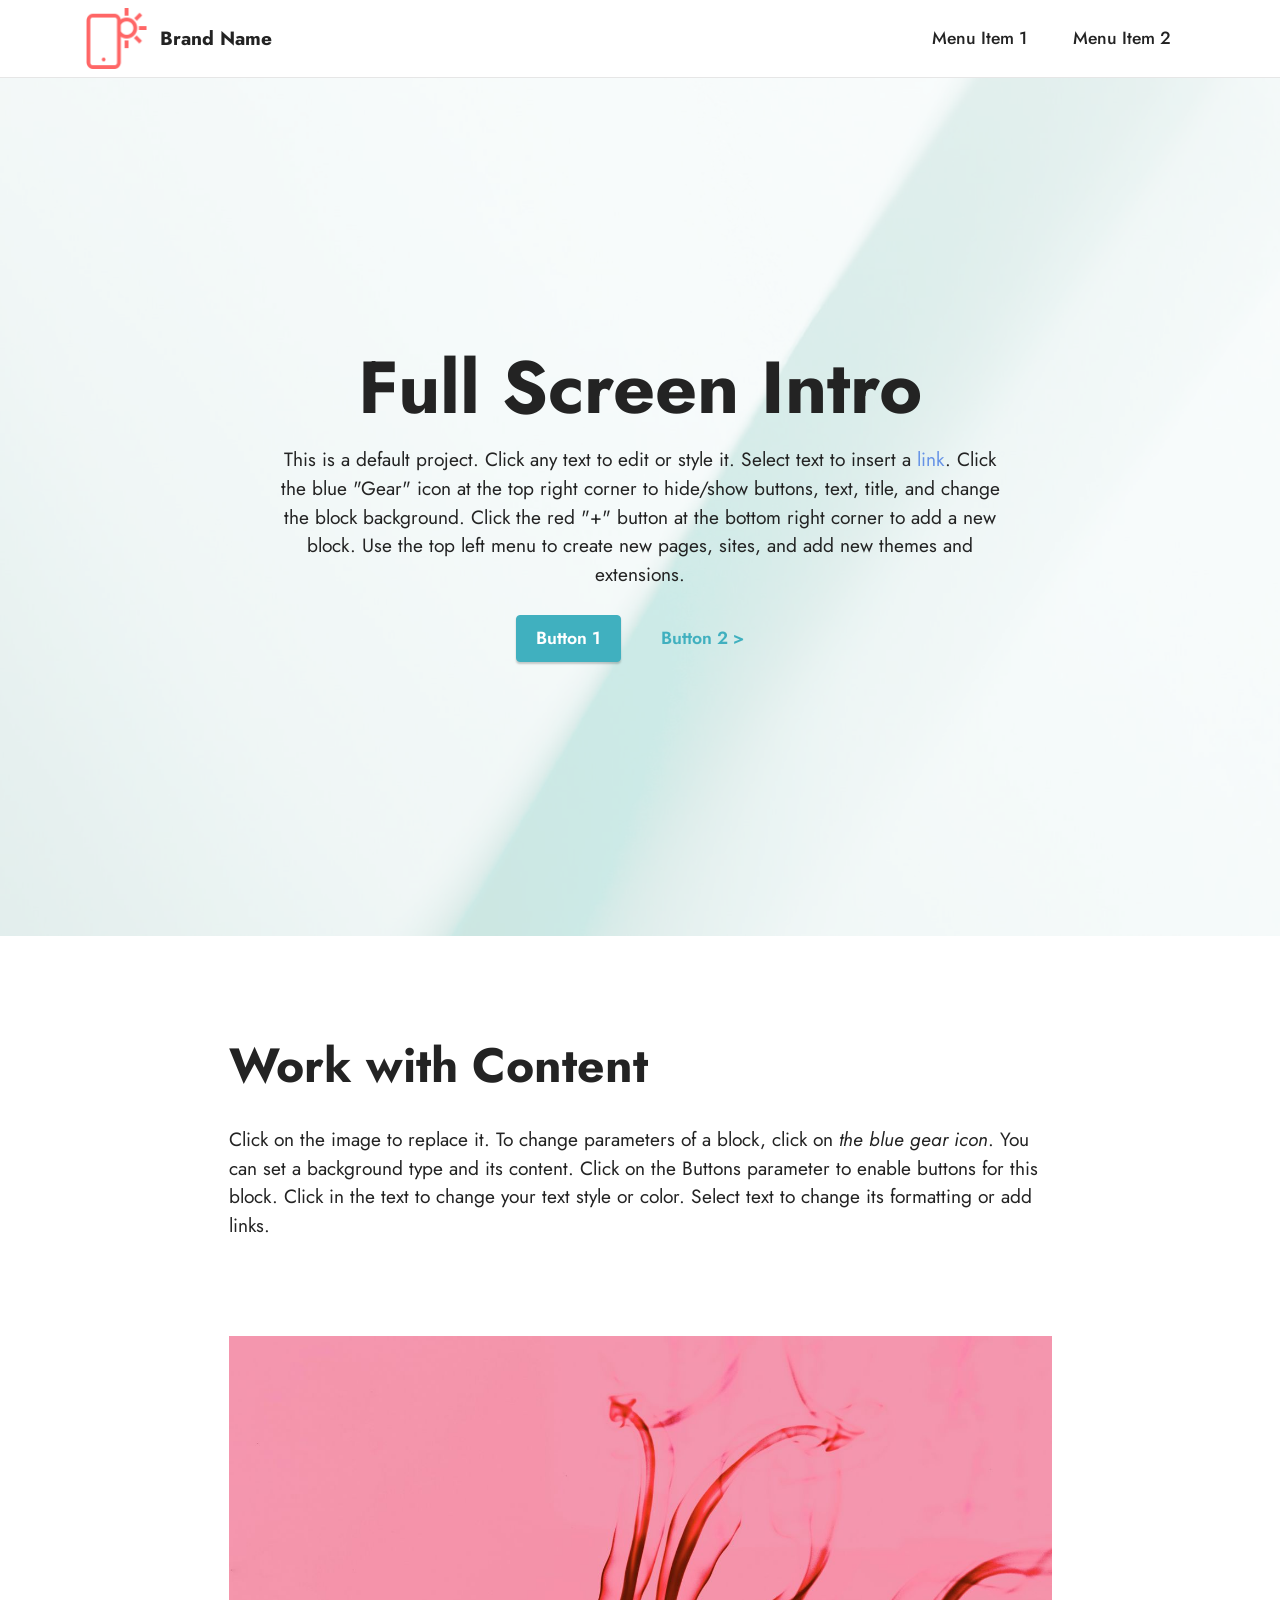
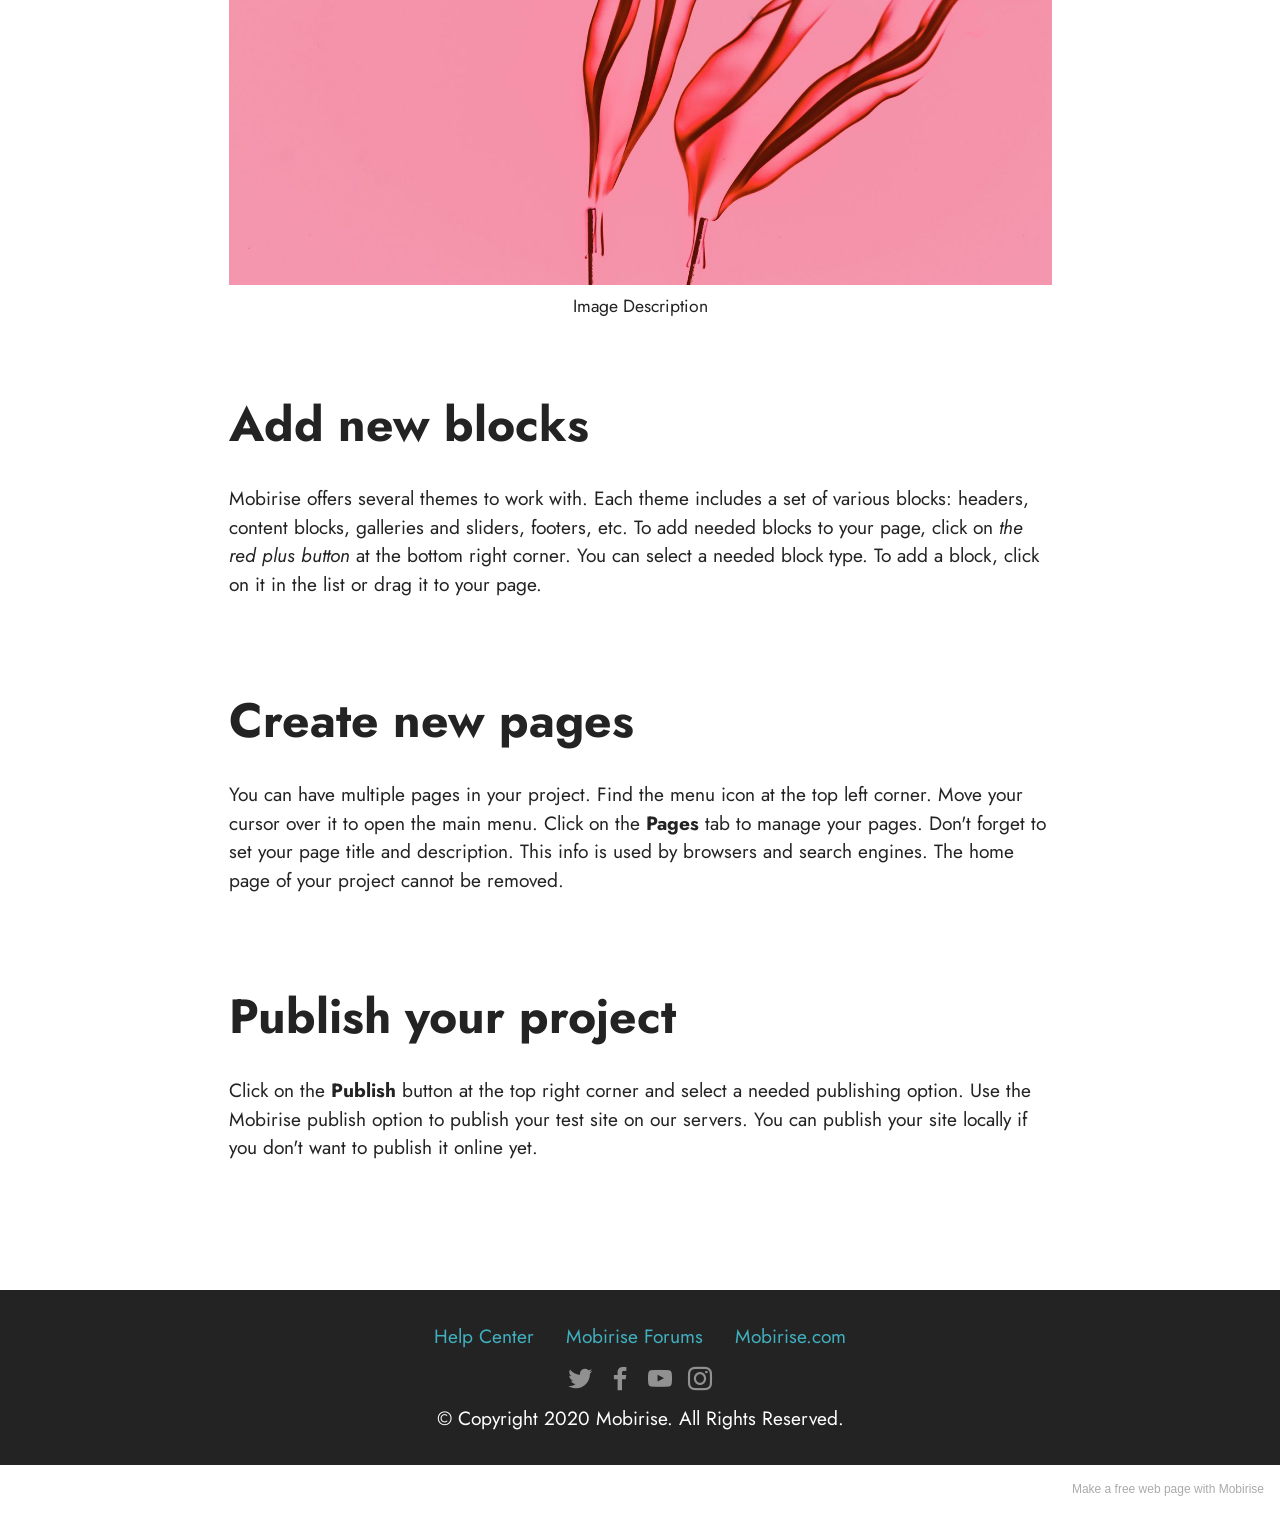
==== index.html @ 78b75489 ":art:" ====
<!DOCTYPE html>
<html  >
<head>
  <!-- Site made with Mobirise Website Builder v5.3.0, https://mobirise.com -->
  <meta charset="UTF-8">
  <meta http-equiv="X-UA-Compatible" content="IE=edge">
  <meta name="generator" content="Mobirise v5.3.0, mobirise.com">
  <meta name="viewport" content="width=device-width, initial-scale=1, minimum-scale=1">
  <link rel="shortcut icon" href="assets/images/logo.png" type="image/x-icon">
  <meta name="description" content="">
  
  
  <title>Home</title>
  <link rel="stylesheet" href="assets/tether/tether.min.css">
  <link rel="stylesheet" href="assets/bootstrap/css/bootstrap.min.css">
  <link rel="stylesheet" href="assets/bootstrap/css/bootstrap-grid.min.css">
  <link rel="stylesheet" href="assets/bootstrap/css/bootstrap-reboot.min.css">
  <link rel="stylesheet" href="assets/dropdown/css/style.css">
  <link rel="stylesheet" href="assets/socicon/css/styles.css">
  <link rel="stylesheet" href="assets/theme/css/style.css">
  <link rel="preload" as="style" href="assets/mobirise/css/mbr-additional.css"><link rel="stylesheet" href="assets/mobirise/css/mbr-additional.css" type="text/css">
  
  
  
  
</head>
<body>
  
  <section class="menu cid-s48OLK6784" once="menu" id="menu1-h">
    
    <nav class="navbar navbar-dropdown navbar-fixed-top navbar-expand-lg">
        <div class="container">
            <div class="navbar-brand">
                <span class="navbar-logo">
                    <a href="https://mobiri.se">
                        <img src="assets/images/logo.png" alt="Mobirise" style="height: 3.8rem;">
                    </a>
                </span>
                <span class="navbar-caption-wrap"><a class="navbar-caption text-black display-7" href="https://mobiri.se">Brand Name</a></span>
            </div>
            <button class="navbar-toggler" type="button" data-toggle="collapse" data-target="#navbarSupportedContent" aria-controls="navbarNavAltMarkup" aria-expanded="false" aria-label="Toggle navigation">
                <div class="hamburger">
                    <span></span>
                    <span></span>
                    <span></span>
                    <span></span>
                </div>
            </button>
            <div class="collapse navbar-collapse" id="navbarSupportedContent">
                <ul class="navbar-nav nav-dropdown nav-right" data-app-modern-menu="true"><li class="nav-item"><a class="nav-link link text-black display-4" href="https://mobirise.com">Menu Item 1</a></li>
                    <li class="nav-item"><a class="nav-link link text-black display-4" href="https://mobirise.com">
                            Menu Item 2</a></li></ul>
                
                
            </div>
        </div>
    </nav>

</section>

<section class="header1 cid-s48MCQYojq mbr-fullscreen mbr-parallax-background" id="header1-f">

    

    <div class="mbr-overlay" style="opacity: 0.8; background-color: rgb(255, 255, 255);"></div>

    <div class="align-center container">
        <div class="row justify-content-center">
            <div class="col-12 col-lg-8">
                <h1 class="mbr-section-title mbr-fonts-style mb-3 display-1"><strong>Full Screen Intro</strong></h1>
                
                <p class="mbr-text mbr-fonts-style display-7">This is a default project. Click any text to edit or style it. Select text to insert a <a href="http://mobirise.com">link</a>. Click the blue "Gear" icon at the top right corner to hide/show buttons, text, title, and change the block background. Click the red "+" button at the bottom right corner to add a new block. Use the top left menu to create new pages, sites, and add new themes and extensions.</p>
                <div class="mbr-section-btn mt-3"><a class="btn btn-success display-4" href="https://mobirise.com">Button 1</a> <a class="btn btn-success-outline display-4" href="https://mobirise.com">Button 2 &gt;</a></div>
            </div>
        </div>
    </div>
</section>

<section class="content1 cid-s48udlf8KU" id="content1-8">
    
    <div class="container">
        <div class="row justify-content-center">
            <div class="title col-12 col-md-9">
                <h3 class="mbr-section-title mbr-fonts-style align-center mb-4 display-2"><strong>Work with Content</strong></h3>
                <h4 class="mbr-section-subtitle align-center mbr-fonts-style mb-4 display-7">Click on the image to replace it. To change parameters of a block, click on <em>the blue gear icon</em>. You can set a background type and its content. Click on the Buttons parameter to enable buttons for this block. Click in the text to change your text style or color. Select text to change its formatting or add links.</h4>
                
            </div>
        </div>
    </div>
</section>

<section class="image3 cid-s48upRUlSD" id="image3-9">
    

    

    <div class="container">
        <div class="row justify-content-center">
            <div class="col-12 col-lg-9">
                <div class="image-wrapper">
                    <img src="assets/images/6.jpg" alt="Mobirise">
                    <p class="mbr-description mbr-fonts-style mt-2 align-center display-4">
                        Image Description</p>
                </div>
            </div>
        </div>
    </div>
</section>

<section class="content1 cid-s48vaXqeL6" id="content1-b">
    
    <div class="container">
        <div class="row justify-content-center">
            <div class="title col-12 col-md-9">
                <h3 class="mbr-section-title mbr-fonts-style align-center mb-4 display-2"><strong>Add new blocks</strong></h3>
                <h4 class="mbr-section-subtitle align-center mbr-fonts-style mb-4 display-7">Mobirise offers several themes to work with. Each theme includes a set of various blocks: headers, content blocks, galleries and sliders, footers, etc. To add needed blocks to your page, click on <em>the red plus button </em>at the bottom right corner. You can select a needed block type. To add a block, click on it in the list or drag it to your page.</h4>
                
            </div>
        </div>
    </div>
</section>

<section class="content1 cid-s48vnjULo4" id="content1-c">
    
    <div class="container">
        <div class="row justify-content-center">
            <div class="title col-12 col-md-9">
                <h3 class="mbr-section-title mbr-fonts-style align-center mb-4 display-2"><strong>Create new pages</strong></h3>
                <h4 class="mbr-section-subtitle align-center mbr-fonts-style mb-4 display-7">You can have multiple pages in your project. Find the menu icon at the top left corner. Move your cursor over it to open the main menu. Click on the <strong>Pages </strong>tab to manage your pages. Don't forget to set your page title and description. This info is used by browsers and search engines. The home page of your project cannot be removed.</h4>
                
            </div>
        </div>
    </div>
</section>

<section class="content1 cid-s48vrXhP0J" id="content1-d">
    
    <div class="container">
        <div class="row justify-content-center">
            <div class="title col-12 col-md-9">
                <h3 class="mbr-section-title mbr-fonts-style align-center mb-4 display-2"><strong>Publish your project
</strong></h3>
                <h4 class="mbr-section-subtitle align-center mbr-fonts-style mb-4 display-7">Click on the <strong>Publish </strong>button at the top right corner and select a needed publishing option. Use the Mobirise publish option to publish your test site on our servers. You can publish your site locally if you don't want to publish it online yet.</h4>
                
            </div>
        </div>
    </div>
</section>

<section class="footer3 cid-s48P1Icc8J" once="footers" id="footer3-i">

    

    

    <div class="container">
        <div class="media-container-row align-center mbr-white">
            <div class="row row-links">
                <ul class="foot-menu">
                    
                    
                    
                    
                    
                <li class="foot-menu-item mbr-fonts-style display-7"><a href="https://mobirise.com/help/" class="text-success">Help Center</a></li><li class="foot-menu-item mbr-fonts-style display-7"><a href="http://forums.mobirise.com/" class="text-success">Mobirise Forums</a></li><li class="foot-menu-item mbr-fonts-style display-7"><a href="https://mobirise.com/" class="text-success">Mobirise.com</a></li></ul>
            </div>
            <div class="row social-row">
                <div class="social-list align-right pb-2">
                    
                    
                    
                    
                    
                    
                <div class="soc-item">
                        <a href="https://twitter.com/mobirise" target="_blank">
                            <span class="socicon-twitter socicon mbr-iconfont mbr-iconfont-social"></span>
                        </a>
                    </div><div class="soc-item">
                        <a href="https://www.facebook.com/pages/Mobirise/1616226671953247" target="_blank">
                            <span class="socicon-facebook socicon mbr-iconfont mbr-iconfont-social"></span>
                        </a>
                    </div><div class="soc-item">
                        <a href="https://www.youtube.com/c/mobirise" target="_blank">
                            <span class="socicon-youtube socicon mbr-iconfont mbr-iconfont-social"></span>
                        </a>
                    </div><div class="soc-item">
                        <a href="https://instagram.com/mobirise" target="_blank">
                            <span class="mbr-iconfont mbr-iconfont-social socicon-instagram socicon"></span>
                        </a>
                    </div></div>
            </div>
            <div class="row row-copirayt">
                <p class="mbr-text mb-0 mbr-fonts-style mbr-white align-center display-7">
                    © Copyright 2020 Mobirise. All Rights Reserved.
                </p>
            </div>
        </div>
    </div>
</section><section style="background-color: #fff; font-family: -apple-system, BlinkMacSystemFont, 'Segoe UI', 'Roboto', 'Helvetica Neue', Arial, sans-serif; color:#aaa; font-size:12px; padding: 0; align-items: center; display: flex;"><a href="https://mobirise.site/p" style="flex: 1 1; height: 3rem; padding-left: 1rem;"></a><p style="flex: 0 0 auto; margin:0; padding-right:1rem;">Make a free web page with <a href="https://mobirise.site/z" style="color:#aaa;">Mobirise</a></p></section><script src="assets/web/assets/jquery/jquery.min.js"></script>  <script src="assets/popper/popper.min.js"></script>  <script src="assets/tether/tether.min.js"></script>  <script src="assets/bootstrap/js/bootstrap.min.js"></script>  <script src="assets/smoothscroll/smooth-scroll.js"></script>  <script src="assets/parallax/jarallax.min.js"></script>  <script src="assets/dropdown/js/nav-dropdown.js"></script>  <script src="assets/dropdown/js/navbar-dropdown.js"></script>  <script src="assets/touchswipe/jquery.touch-swipe.min.js"></script>  <script src="assets/theme/js/script.js"></script>  
  
  
</body>
</html>
---- assets/dropdown/css/style.css ----
.navbar-dropdown {
  left: 0;
  padding: 0;
  position: absolute;
  right: 0;
  top: 0;
  transition: all 0.45s ease;
  z-index: 1030;
  background: #282828; }
  .navbar-dropdown .navbar-logo {
    margin-right: 0.8rem;
    transition: margin 0.3s ease-in-out;
    vertical-align: middle; }
    .navbar-dropdown .navbar-logo img {
      height: 3.125rem;
      transition: all 0.3s ease-in-out; }
    .navbar-dropdown .navbar-logo.mbr-iconfont {
      font-size: 3.125rem;
      line-height: 3.125rem; }
  .navbar-dropdown .navbar-caption {
    font-weight: 700;
    white-space: normal;
    vertical-align: -4px;
    line-height: 3.125rem !important; }
    .navbar-dropdown .navbar-caption, .navbar-dropdown .navbar-caption:hover {
      color: inherit;
      text-decoration: none; }
  .navbar-dropdown .mbr-iconfont + .navbar-caption {
    vertical-align: -1px; }
  .navbar-dropdown.navbar-fixed-top {
    position: fixed; }
  .navbar-dropdown .navbar-brand span {
    vertical-align: -4px; }
  .navbar-dropdown.bg-color.transparent {
    background: none; }
  .navbar-dropdown.navbar-short .navbar-brand {
    padding: 0.625rem 0; }
    .navbar-dropdown.navbar-short .navbar-brand span {
      vertical-align: -1px; }
  .navbar-dropdown.navbar-short .navbar-caption {
    line-height: 2.375rem !important;
    vertical-align: -2px; }
  .navbar-dropdown.navbar-short .navbar-logo {
    margin-right: 0.5rem; }
    .navbar-dropdown.navbar-short .navbar-logo img {
      height: 2.375rem; }
    .navbar-dropdown.navbar-short .navbar-logo.mbr-iconfont {
      font-size: 2.375rem;
      line-height: 2.375rem; }
  .navbar-dropdown.navbar-short .mbr-table-cell {
    height: 3.625rem; }
  .navbar-dropdown .navbar-close {
    left: 0.6875rem;
    position: fixed;
    top: 0.75rem;
    z-index: 1000; }
  .navbar-dropdown .hamburger-icon {
    content: "";
    display: inline-block;
    vertical-align: middle;
    width: 16px;
    -webkit-box-shadow: 0 -6px 0 1px #282828,0 0 0 1px #282828,0 6px 0 1px #282828;
    -moz-box-shadow: 0 -6px 0 1px #282828,0 0 0 1px #282828,0 6px 0 1px #282828;
    box-shadow: 0 -6px 0 1px #282828,0 0 0 1px #282828,0 6px 0 1px #282828; }

.dropdown-menu .dropdown-toggle[data-toggle="dropdown-submenu"]::after {
  border-bottom: 0.35em solid transparent;
  border-left: 0.35em solid;
  border-right: 0;
  border-top: 0.35em solid transparent;
  margin-left: 0.3rem; }

.dropdown-menu .dropdown-item:focus {
  outline: 0; }

.nav-dropdown {
  font-size: 0.75rem;
  font-weight: 500;
  height: auto !important; }
  .nav-dropdown .nav-btn {
    padding-left: 1rem; }
  .nav-dropdown .link {
    margin: .667em 1.667em;
    font-weight: 500;
    padding: 0;
    transition: color .2s ease-in-out; }
    .nav-dropdown .link.dropdown-toggle {
      margin-right: 2.583em; }
      .nav-dropdown .link.dropdown-toggle::after {
        margin-left: .25rem;
        border-top: 0.35em solid;
        border-right: 0.35em solid transparent;
        border-left: 0.35em solid transparent;
        border-bottom: 0; }
      .nav-dropdown .link.dropdown-toggle[aria-expanded="true"] {
        margin: 0;
        padding: 0.667em 3.263em  0.667em 1.667em; }
  .nav-dropdown .link::after,
  .nav-dropdown .dropdown-item::after {
    color: inherit; }
  .nav-dropdown .btn {
    font-size: 0.75rem;
    font-weight: 700;
    letter-spacing: 0;
    margin-bottom: 0;
    padding-left: 1.25rem;
    padding-right: 1.25rem; }
  .nav-dropdown .dropdown-menu {
    border-radius: 0;
    border: 0;
    left: 0;
    margin: 0;
    padding-bottom: 1.25rem;
    padding-top: 1.25rem;
    position: relative; }
  .nav-dropdown .dropdown-submenu {
    margin-left: 0.125rem;
    top: 0; }
  .nav-dropdown .dropdown-item {
    font-weight: 500;
    line-height: 2;
    padding: 0.3846em 4.615em 0.3846em 1.5385em;
    position: relative;
    transition: color .2s ease-in-out, background-color .2s ease-in-out; }
    .nav-dropdown .dropdown-item::after {
      margin-top: -0.3077em;
      position: absolute;
      right: 1.1538em;
      top: 50%; }
    .nav-dropdown .dropdown-item:focus, .nav-dropdown .dropdown-item:hover {
      background: none; }

@media (max-width: 767px) {
  .nav-dropdown.navbar-toggleable-sm {
    bottom: 0;
    display: none;
    left: 0;
    overflow-x: hidden;
    position: fixed;
    top: 0;
    transform: translateX(-100%);
    -ms-transform: translateX(-100%);
    -webkit-transform: translateX(-100%);
    width: 18.75rem;
    z-index: 999; } }
.nav-dropdown.navbar-toggleable-xl {
  bottom: 0;
  display: none;
  left: 0;
  overflow-x: hidden;
  position: fixed;
  top: 0;
  transform: translateX(-100%);
  -ms-transform: translateX(-100%);
  -webkit-transform: translateX(-100%);
  width: 18.75rem;
  z-index: 999; }

.nav-dropdown-sm {
  display: block !important;
  overflow-x: hidden;
  overflow: auto;
  padding-top: 3.875rem; }
  .nav-dropdown-sm::after {
    content: "";
    display: block;
    height: 3rem;
    width: 100%; }
  .nav-dropdown-sm.collapse.in ~ .navbar-close {
    display: block !important; }
  .nav-dropdown-sm.collapsing, .nav-dropdown-sm.collapse.in {
    transform: translateX(0);
    -ms-transform: translateX(0);
    -webkit-transform: translateX(0);
    transition: all 0.25s ease-out;
    -webkit-transition: all 0.25s ease-out;
    background: #282828; }
  .nav-dropdown-sm.collapsing[aria-expanded="false"] {
    transform: translateX(-100%);
    -ms-transform: translateX(-100%);
    -webkit-transform: translateX(-100%); }
  .nav-dropdown-sm .nav-item {
    display: block;
    margin-left: 0 !important;
    padding-left: 0; }
  .nav-dropdown-sm .link,
  .nav-dropdown-sm .dropdown-item {
    border-top: 1px dotted rgba(255, 255, 255, 0.1);
    font-size: 0.8125rem;
    line-height: 1.6;
    margin: 0 !important;
    padding: 0.875rem 2.4rem 0.875rem 1.5625rem !important;
    position: relative;
    white-space: normal; }
    .nav-dropdown-sm .link:focus, .nav-dropdown-sm .link:hover,
    .nav-dropdown-sm .dropdown-item:focus,
    .nav-dropdown-sm .dropdown-item:hover {
      background: rgba(0, 0, 0, 0.2) !important;
      color: #c0a375; }
  .nav-dropdown-sm .nav-btn {
    position: relative;
    padding: 1.5625rem 1.5625rem 0 1.5625rem; }
    .nav-dropdown-sm .nav-btn::before {
      border-top: 1px dotted rgba(255, 255, 255, 0.1);
      content: "";
      left: 0;
      position: absolute;
      top: 0;
      width: 100%; }
    .nav-dropdown-sm .nav-btn + .nav-btn {
      padding-top: 0.625rem; }
      .nav-dropdown-sm .nav-btn + .nav-btn::before {
        display: none; }
  .nav-dropdown-sm .btn {
    padding: 0.625rem 0; }
  .nav-dropdown-sm .dropdown-toggle[data-toggle="dropdown-submenu"]::after {
    margin-left: .25rem;
    border-top: 0.35em solid;
    border-right: 0.35em solid transparent;
    border-left: 0.35em solid transparent;
    border-bottom: 0; }
  .nav-dropdown-sm .dropdown-toggle[data-toggle="dropdown-submenu"][aria-expanded="true"]::after {
    border-top: 0;
    border-right: 0.35em solid transparent;
    border-left: 0.35em solid transparent;
    border-bottom: 0.35em solid; }
  .nav-dropdown-sm .dropdown-menu {
    margin: 0;
    padding: 0;
    position: relative;
    top: 0;
    left: 0;
    width: 100%;
    border: 0;
    float: none;
    border-radius: 0;
    background: none; }
  .nav-dropdown-sm .dropdown-submenu {
    left: 100%;
    margin-left: 0.125rem;
    margin-top: -1.25rem;
    top: 0; }

.navbar-toggleable-sm .nav-dropdown .dropdown-menu {
  position: absolute; }

.navbar-toggleable-sm .nav-dropdown .dropdown-submenu {
  left: 100%;
  margin-left: 0.125rem;
  margin-top: -1.25rem;
  top: 0; }

.navbar-toggleable-sm.opened .nav-dropdown .dropdown-menu {
  position: relative; }

.navbar-toggleable-sm.opened .nav-dropdown .dropdown-submenu {
  left: 0;
  margin-left: 00rem;
  margin-top: 0rem;
  top: 0; }

.is-builder .nav-dropdown.collapsing {
  transition: none !important; }

/*# sourceMappingURL=style.css.map */
---- assets/socicon/css/styles.css ----
@charset "UTF-8";

@font-face {
  font-family: 'Socicon';
  src:  url('../fonts/socicon.eot');
  src:  url('../fonts/socicon.eot?#iefix') format('embedded-opentype'),
    url('../fonts/socicon.woff2') format('woff2'),
    url('../fonts/socicon.ttf') format('truetype'),
    url('../fonts/socicon.woff') format('woff'),
    url('../fonts/socicon.svg#socicon') format('svg');
  font-weight: normal;
  font-style: normal;
  font-display: swap;
}

[data-icon]:before {
  font-family: "socicon" !important;
  content: attr(data-icon);
  font-style: normal !important;
  font-weight: normal !important;
  font-variant: normal !important;
  text-transform: none !important;
  speak: none;
  line-height: 1;
  -webkit-font-smoothing: antialiased;
  -moz-osx-font-smoothing: grayscale;
}

[class^="socicon-"], [class*=" socicon-"] {
  /* use !important to prevent issues with browser extensions that change fonts */
  font-family: 'Socicon' !important;
  speak: none;
  font-style: normal;
  font-weight: normal;
  font-variant: normal;
  text-transform: none;
  line-height: 1;

  /* Better Font Rendering =========== */
  -webkit-font-smoothing: antialiased;
  -moz-osx-font-smoothing: grayscale;
}

.socicon-eitaa:before {
  content: "\e97c";
}
.socicon-soroush:before {
  content: "\e97d";
}
.socicon-bale:before {
  content: "\e97e";
}
.socicon-zazzle:before {
  content: "\e97b";
}
.socicon-society6:before {
  content: "\e97a";
}
.socicon-redbubble:before {
  content: "\e979";
}
.socicon-avvo:before {
  content: "\e978";
}
.socicon-stitcher:before {
  content: "\e977";
}
.socicon-googlehangouts:before {
  content: "\e974";
}
.socicon-dlive:before {
  content: "\e975";
}
.socicon-vsco:before {
  content: "\e976";
}
.socicon-flipboard:before {
  content: "\e973";
}
.socicon-ubuntu:before {
  content: "\e958";
}
.socicon-artstation:before {
  content: "\e959";
}
.socicon-invision:before {
  content: "\e95a";
}
.socicon-torial:before {
  content: "\e95b";
}
.socicon-collectorz:before {
  content: "\e95c";
}
.socicon-seenthis:before {
  content: "\e95d";
}
.socicon-googleplaymusic:before {
  content: "\e95e";
}
.socicon-debian:before {
  content: "\e95f";
}
.socicon-filmfreeway:before {
  content: "\e960";
}
.socicon-gnome:before {
  content: "\e961";
}
.socicon-itchio:before {
  content: "\e962";
}
.socicon-jamendo:before {
  content: "\e963";
}
.socicon-mix:before {
  content: "\e964";
}
.socicon-sharepoint:before {
  content: "\e965";
}
.socicon-tinder:before {
  content: "\e966";
}
.socicon-windguru:before {
  content: "\e967";
}
.socicon-cdbaby:before {
  content: "\e968";
}
.socicon-elementaryos:before {
  content: "\e969";
}
.socicon-stage32:before {
  content: "\e96a";
}
.socicon-tiktok:before {
  content: "\e96b";
}
.socicon-gitter:before {
  content: "\e96c";
}
.socicon-letterboxd:before {
  content: "\e96d";
}
.socicon-threema:before {
  content: "\e96e";
}
.socicon-splice:before {
  content: "\e96f";
}
.socicon-metapop:before {
  content: "\e970";
}
.socicon-naver:before {
  content: "\e971";
}
.socicon-remote:before {
  content: "\e972";
}
.socicon-internet:before {
  content: "\e957";
}
.socicon-moddb:before {
  content: "\e94b";
}
.socicon-indiedb:before {
  content: "\e94c";
}
.socicon-traxsource:before {
  content: "\e94d";
}
.socicon-gamefor:before {
  content: "\e94e";
}
.socicon-pixiv:before {
  content: "\e94f";
}
.socicon-myanimelist:before {
  content: "\e950";
}
.socicon-blackberry:before {
  content: "\e951";
}
.socicon-wickr:before {
  content: "\e952";
}
.socicon-spip:before {
  content: "\e953";
}
.socicon-napster:before {
  content: "\e954";
}
.socicon-beatport:before {
  content: "\e955";
}
.socicon-hackerone:before {
  content: "\e956";
}
.socicon-hackernews:before {
  content: "\e946";
}
.socicon-smashwords:before {
  content: "\e947";
}
.socicon-kobo:before {
  content: "\e948";
}
.socicon-bookbub:before {
  content: "\e949";
}
.socicon-mailru:before {
  content: "\e94a";
}
.socicon-gitlab:before {
  content: "\e945";
}
.socicon-instructables:before {
  content: "\e944";
}
.socicon-portfolio:before {
  content: "\e943";
}
.socicon-codered:before {
  content: "\e940";
}
.socicon-origin:before {
  content: "\e941";
}
.socicon-nextdoor:before {
  content: "\e942";
}
.socicon-udemy:before {
  content: "\e93f";
}
.socicon-livemaster:before {
  content: "\e93e";
}
.socicon-crunchbase:before {
  content: "\e93b";
}
.socicon-homefy:before {
  content: "\e93c";
}
.socicon-calendly:before {
  content: "\e93d";
}
.socicon-realtor:before {
  content: "\e90f";
}
.socicon-tidal:before {
  content: "\e910";
}
.socicon-qobuz:before {
  content: "\e911";
}
.socicon-natgeo:before {
  content: "\e912";
}
.socicon-mastodon:before {
  content: "\e913";
}
.socicon-unsplash:before {
  content: "\e914";
}
.socicon-homeadvisor:before {
  content: "\e915";
}
.socicon-angieslist:before {
  content: "\e916";
}
.socicon-codepen:before {
  content: "\e917";
}
.socicon-slack:before {
  content: "\e918";
}
.socicon-openaigym:before {
  content: "\e919";
}
.socicon-logmein:before {
  content: "\e91a";
}
.socicon-fiverr:before {
  content: "\e91b";
}
.socicon-gotomeeting:before {
  content: "\e91c";
}
.socicon-aliexpress:before {
  content: "\e91d";
}
.socicon-guru:before {
  content: "\e91e";
}
.socicon-appstore:before {
  content: "\e91f";
}
.socicon-homes:before {
  content: "\e920";
}
.socicon-zoom:before {
  content: "\e921";
}
.socicon-alibaba:before {
  content: "\e922";
}
.socicon-craigslist:before {
  content: "\e923";
}
.socicon-wix:before {
  content: "\e924";
}
.socicon-redfin:before {
  content: "\e925";
}
.socicon-googlecalendar:before {
  content: "\e926";
}
.socicon-shopify:before {
  content: "\e927";
}
.socicon-freelancer:before {
  content: "\e928";
}
.socicon-seedrs:before {
  content: "\e929";
}
.socicon-bing:before {
  content: "\e92a";
}
.socicon-doodle:before {
  content: "\e92b";
}
.socicon-bonanza:before {
  content: "\e92c";
}
.socicon-squarespace:before {
  content: "\e92d";
}
.socicon-toptal:before {
  content: "\e92e";
}
.socicon-gust:before {
  content: "\e92f";
}
.socicon-ask:before {
  content: "\e930";
}
.socicon-trulia:before {
  content: "\e931";
}
.socicon-loomly:before {
  content: "\e932";
}
.socicon-ghost:before {
  content: "\e933";
}
.socicon-upwork:before {
  content: "\e934";
}
.socicon-fundable:before {
  content: "\e935";
}
.socicon-booking:before {
  content: "\e936";
}
.socicon-googlemaps:before {
  content: "\e937";
}
.socicon-zillow:before {
  content: "\e938";
}
.socicon-niconico:before {
  content: "\e939";
}
.socicon-toneden:before {
  content: "\e93a";
}
.socicon-augment:before {
  content: "\e908";
}
.socicon-bitbucket:before {
  content: "\e909";
}
.socicon-fyuse:before {
  content: "\e90a";
}
.socicon-yt-gaming:before {
  content: "\e90b";
}
.socicon-sketchfab:before {
  content: "\e90c";
}
.socicon-mobcrush:before {
  content: "\e90d";
}
.socicon-microsoft:before {
  content: "\e90e";
}
.socicon-pandora:before {
  content: "\e907";
}
.socicon-messenger:before {
  content: "\e906";
}
.socicon-gamewisp:before {
  content: "\e905";
}
.socicon-bloglovin:before {
  content: "\e904";
}
.socicon-tunein:before {
  content: "\e903";
}
.socicon-gamejolt:before {
  content: "\e901";
}
.socicon-trello:before {
  content: "\e902";
}
.socicon-spreadshirt:before {
  content: "\e900";
}
.socicon-500px:before {
  content: "\e000";
}
.socicon-8tracks:before {
  content: "\e001";
}
.socicon-airbnb:before {
  content: "\e002";
}
.socicon-alliance:before {
  content: "\e003";
}
.socicon-amazon:before {
  content: "\e004";
}
.socicon-amplement:before {
  content: "\e005";
}
.socicon-android:before {
  content: "\e006";
}
.socicon-angellist:before {
  content: "\e007";
}
.socicon-apple:before {
  content: "\e008";
}
.socicon-appnet:before {
  content: "\e009";
}
.socicon-baidu:before {
  content: "\e00a";
}
.socicon-bandcamp:before {
  content: "\e00b";
}
.socicon-battlenet:before {
  content: "\e00c";
}
.socicon-mixer:before {
  content: "\e00d";
}
.socicon-bebee:before {
  content: "\e00e";
}
.socicon-bebo:before {
  content: "\e00f";
}
.socicon-behance:before {
  content: "\e010";
}
.socicon-blizzard:before {
  content: "\e011";
}
.socicon-blogger:before {
  content: "\e012";
}
.socicon-buffer:before {
  content: "\e013";
}
.socicon-chrome:before {
  content: "\e014";
}
.socicon-coderwall:before {
  content: "\e015";
}
.socicon-curse:before {
  content: "\e016";
}
.socicon-dailymotion:before {
  content: "\e017";
}
.socicon-deezer:before {
  content: "\e018";
}
.socicon-delicious:before {
  content: "\e019";
}
.socicon-deviantart:before {
  content: "\e01a";
}
.socicon-diablo:before {
  content: "\e01b";
}
.socicon-digg:before {
  content: "\e01c";
}
.socicon-discord:before {
  content: "\e01d";
}
.socicon-disqus:before {
  content: "\e01e";
}
.socicon-douban:before {
  content: "\e01f";
}
.socicon-draugiem:before {
  content: "\e020";
}
.socicon-dribbble:before {
  content: "\e021";
}
.socicon-drupal:before {
  content: "\e022";
}
.socicon-ebay:before {
  content: "\e023";
}
.socicon-ello:before {
  content: "\e024";
}
.socicon-endomodo:before {
  content: "\e025";
}
.socicon-envato:before {
  content: "\e026";
}
.socicon-etsy:before {
  content: "\e027";
}
.socicon-facebook:before {
  content: "\e028";
}
.socicon-feedburner:before {
  content: "\e029";
}
.socicon-filmweb:before {
  content: "\e02a";
}
.socicon-firefox:before {
  content: "\e02b";
}
.socicon-flattr:before {
  content: "\e02c";
}
.socicon-flickr:before {
  content: "\e02d";
}
.socicon-formulr:before {
  content: "\e02e";
}
.socicon-forrst:before {
  content: "\e02f";
}
.socicon-foursquare:before {
  content: "\e030";
}
.socicon-friendfeed:before {
  content: "\e031";
}
.socicon-github:before {
  content: "\e032";
}
.socicon-goodreads:before {
  content: "\e033";
}
.socicon-google:before {
  content: "\e034";
}
.socicon-googlescholar:before {
  content: "\e035";
}
.socicon-googlegroups:before {
  content: "\e036";
}
.socicon-googlephotos:before {
  content: "\e037";
}
.socicon-googleplus:before {
  content: "\e038";
}
.socicon-grooveshark:before {
  content: "\e039";
}
.socicon-hackerrank:before {
  content: "\e03a";
}
.socicon-hearthstone:before {
  content: "\e03b";
}
.socicon-hellocoton:before {
  content: "\e03c";
}
.socicon-heroes:before {
  content: "\e03d";
}
.socicon-smashcast:before {
  content: "\e03e";
}
.socicon-horde:before {
  content: "\e03f";
}
.socicon-houzz:before {
  content: "\e040";
}
.socicon-icq:before {
  content: "\e041";
}
.socicon-identica:before {
  content: "\e042";
}
.socicon-imdb:before {
  content: "\e043";
}
.socicon-instagram:before {
  content: "\e044";
}
.socicon-issuu:before {
  content: "\e045";
}
.socicon-istock:before {
  content: "\e046";
}
.socicon-itunes:before {
  content: "\e047";
}
.socicon-keybase:before {
  content: "\e048";
}
.socicon-lanyrd:before {
  content: "\e049";
}
.socicon-lastfm:before {
  content: "\e04a";
}
.socicon-line:before {
  content: "\e04b";
}
.socicon-linkedin:before {
  content: "\e04c";
}
.socicon-livejournal:before {
  content: "\e04d";
}
.socicon-lyft:before {
  content: "\e04e";
}
.socicon-macos:before {
  content: "\e04f";
}
.socicon-mail:before {
  content: "\e050";
}
.socicon-medium:before {
  content: "\e051";
}
.socicon-meetup:before {
  content: "\e052";
}
.socicon-mixcloud:before {
  content: "\e053";
}
.socicon-modelmayhem:before {
  content: "\e054";
}
.socicon-mumble:before {
  content: "\e055";
}
.socicon-myspace:before {
  content: "\e056";
}
.socicon-newsvine:before {
  content: "\e057";
}
.socicon-nintendo:before {
  content: "\e058";
}
.socicon-npm:before {
  content: "\e059";
}
.socicon-odnoklassniki:before {
  content: "\e05a";
}
.socicon-openid:before {
  content: "\e05b";
}
.socicon-opera:before {
  content: "\e05c";
}
.socicon-outlook:before {
  content: "\e05d";
}
.socicon-overwatch:before {
  content: "\e05e";
}
.socicon-patreon:before {
  content: "\e05f";
}
.socicon-paypal:before {
  content: "\e060";
}
.socicon-periscope:before {
  content: "\e061";
}
.socicon-persona:before {
  content: "\e062";
}
.socicon-pinterest:before {
  content: "\e063";
}
.socicon-play:before {
  content: "\e064";
}
.socicon-player:before {
  content: "\e065";
}
.socicon-playstation:before {
  content: "\e066";
}
.socicon-pocket:before {
  content: "\e067";
}
.socicon-qq:before {
  content: "\e068";
}
.socicon-quora:before {
  content: "\e069";
}
.socicon-raidcall:before {
  content: "\e06a";
}
.socicon-ravelry:before {
  content: "\e06b";
}
.socicon-reddit:before {
  content: "\e06c";
}
.socicon-renren:before {
  content: "\e06d";
}
.socicon-researchgate:before {
  content: "\e06e";
}
.socicon-residentadvisor:before {
  content: "\e06f";
}
.socicon-reverbnation:before {
  content: "\e070";
}
.socicon-rss:before {
  content: "\e071";
}
.socicon-sharethis:before {
  content: "\e072";
}
.socicon-skype:before {
  content: "\e073";
}
.socicon-slideshare:before {
  content: "\e074";
}
.socicon-smugmug:before {
  content: "\e075";
}
.socicon-snapchat:before {
  content: "\e076";
}
.socicon-songkick:before {
  content: "\e077";
}
.socicon-soundcloud:before {
  content: "\e078";
}
.socicon-spotify:before {
  content: "\e079";
}
.socicon-stackexchange:before {
  content: "\e07a";
}
.socicon-stackoverflow:before {
  content: "\e07b";
}
.socicon-starcraft:before {
  content: "\e07c";
}
.socicon-stayfriends:before {
  content: "\e07d";
}
.socicon-steam:before {
  content: "\e07e";
}
.socicon-storehouse:before {
  content: "\e07f";
}
.socicon-strava:before {
  content: "\e080";
}
.socicon-streamjar:before {
  content: "\e081";
}
.socicon-stumbleupon:before {
  content: "\e082";
}
.socicon-swarm:before {
  content: "\e083";
}
.socicon-teamspeak:before {
  content: "\e084";
}
.socicon-teamviewer:before {
  content: "\e085";
}
.socicon-technorati:before {
  content: "\e086";
}
.socicon-telegram:before {
  content: "\e087";
}
.socicon-tripadvisor:before {
  content: "\e088";
}
.socicon-tripit:before {
  content: "\e089";
}
.socicon-triplej:before {
  content: "\e08a";
}
.socicon-tumblr:before {
  content: "\e08b";
}
.socicon-twitch:before {
  content: "\e08c";
}
.socicon-twitter:before {
  content: "\e08d";
}
.socicon-uber:before {
  content: "\e08e";
}
.socicon-ventrilo:before {
  content: "\e08f";
}
.socicon-viadeo:before {
  content: "\e090";
}
.socicon-viber:before {
  content: "\e091";
}
.socicon-viewbug:before {
  content: "\e092";
}
.socicon-vimeo:before {
  content: "\e093";
}
.socicon-vine:before {
  content: "\e094";
}
.socicon-vkontakte:before {
  content: "\e095";
}
.socicon-warcraft:before {
  content: "\e096";
}
.socicon-wechat:before {
  content: "\e097";
}
.socicon-weibo:before {
  content: "\e098";
}
.socicon-whatsapp:before {
  content: "\e099";
}
.socicon-wikipedia:before {
  content: "\e09a";
}
.socicon-windows:before {
  content: "\e09b";
}
.socicon-wordpress:before {
  content: "\e09c";
}
.socicon-wykop:before {
  content: "\e09d";
}
.socicon-xbox:before {
  content: "\e09e";
}
.socicon-xing:before {
  content: "\e09f";
}
.socicon-yahoo:before {
  content: "\e0a0";
}
.socicon-yammer:before {
  content: "\e0a1";
}
.socicon-yandex:before {
  content: "\e0a2";
}
.socicon-yelp:before {
  content: "\e0a3";
}
.socicon-younow:before {
  content: "\e0a4";
}
.socicon-youtube:before {
  content: "\e0a5";
}
.socicon-zapier:before {
  content: "\e0a6";
}
.socicon-zerply:before {
  content: "\e0a7";
}
.socicon-zomato:before {
  content: "\e0a8";
}
.socicon-zynga:before {
  content: "\e0a9";
}
---- assets/theme/css/style.css ----
@charset "UTF-8";
section {
  background-color: #ffffff;
}

body {
  font-style: normal;
  line-height: 1.5;
  font-weight: 400;
  color: #232323;
  position: relative;
}

section,
.container,
.container-fluid {
  position: relative;
  word-wrap: break-word;
}

a.mbr-iconfont:hover {
  text-decoration: none;
}

.article .lead p,
.article .lead ul,
.article .lead ol,
.article .lead pre,
.article .lead blockquote {
  margin-bottom: 0;
}

a {
  font-style: normal;
  font-weight: 400;
  cursor: pointer;
}
a, a:hover {
  text-decoration: none;
}

.mbr-section-title {
  font-style: normal;
  line-height: 1.3;
}

.mbr-section-subtitle {
  line-height: 1.3;
}

.mbr-text {
  font-style: normal;
  line-height: 1.7;
}

h1,
h2,
h3,
h4,
h5,
h6,
.display-1,
.display-2,
.display-4,
.display-5,
.display-7,
span,
p,
a {
  line-height: 1;
  word-break: break-word;
  word-wrap: break-word;
  font-weight: 400;
}

b,
strong {
  font-weight: bold;
}

input:-webkit-autofill, input:-webkit-autofill:hover, input:-webkit-autofill:focus, input:-webkit-autofill:active {
  transition-delay: 9999s;
  -webkit-transition-property: background-color, color;
  transition-property: background-color, color;
}

textarea[type=hidden] {
  display: none;
}

section {
  background-position: 50% 50%;
  background-repeat: no-repeat;
  background-size: cover;
}
section .mbr-background-video,
section .mbr-background-video-preview {
  position: absolute;
  bottom: 0;
  left: 0;
  right: 0;
  top: 0;
}

.hidden {
  visibility: hidden;
}

.mbr-z-index20 {
  z-index: 20;
}

/*! Base colors */
.mbr-white {
  color: #ffffff;
}

.mbr-black {
  color: #111111;
}

.mbr-bg-white {
  background-color: #ffffff;
}

.mbr-bg-black {
  background-color: #000000;
}

/*! Text-aligns */
.align-left {
  text-align: left;
}

.align-center {
  text-align: center;
}

.align-right {
  text-align: right;
}

/*! Font-weight  */
.mbr-light {
  font-weight: 300;
}

.mbr-regular {
  font-weight: 400;
}

.mbr-semibold {
  font-weight: 500;
}

.mbr-bold {
  font-weight: 700;
}

/*! Media  */
.media-content {
  flex-basis: 100%;
}

.media-container-row {
  display: flex;
  flex-direction: row;
  flex-wrap: wrap;
  justify-content: center;
  align-content: center;
  align-items: start;
}
.media-container-row .media-size-item {
  width: 400px;
}

.media-container-column {
  display: flex;
  flex-direction: column;
  flex-wrap: wrap;
  justify-content: center;
  align-content: center;
  align-items: stretch;
}
.media-container-column > * {
  width: 100%;
}

@media (min-width: 992px) {
  .media-container-row {
    flex-wrap: nowrap;
  }
}
figure {
  margin-bottom: 0;
  overflow: hidden;
}

figure[mbr-media-size] {
  transition: width 0.1s;
}

img,
iframe {
  display: block;
  width: 100%;
}

.card {
  background-color: transparent;
  border: none;
}

.card-box {
  width: 100%;
}

.card-img {
  text-align: center;
  flex-shrink: 0;
  -webkit-flex-shrink: 0;
}

.media {
  max-width: 100%;
  margin: 0 auto;
}

.mbr-figure {
  align-self: center;
}

.media-container > div {
  max-width: 100%;
}

.mbr-figure img,
.card-img img {
  width: 100%;
}

@media (max-width: 991px) {
  .media-size-item {
    width: auto !important;
  }

  .media {
    width: auto;
  }

  .mbr-figure {
    width: 100% !important;
  }
}
/*! Buttons */
.mbr-section-btn {
  margin-left: -0.6rem;
  margin-right: -0.6rem;
  font-size: 0;
}

.btn {
  font-weight: 600;
  border-width: 1px;
  font-style: normal;
  margin: 0.6rem 0.6rem;
  white-space: normal;
  transition: all 0.2s ease-in-out;
  display: inline-flex;
  align-items: center;
  justify-content: center;
  word-break: break-word;
}

.btn-sm {
  font-weight: 600;
  letter-spacing: 0px;
  transition: all 0.3s ease-in-out;
}

.btn-md {
  font-weight: 600;
  letter-spacing: 0px;
  transition: all 0.3s ease-in-out;
}

.btn-lg {
  font-weight: 600;
  letter-spacing: 0px;
  transition: all 0.3s ease-in-out;
}

.btn-form {
  margin: 0;
}
.btn-form:hover {
  cursor: pointer;
}

nav .mbr-section-btn {
  margin-left: 0rem;
  margin-right: 0rem;
}

/*! Btn icon margin */
.btn .mbr-iconfont,
.btn.btn-sm .mbr-iconfont {
  order: 1;
  cursor: pointer;
  margin-left: 0.5rem;
  vertical-align: sub;
}

.btn.btn-md .mbr-iconfont,
.btn.btn-md .mbr-iconfont {
  margin-left: 0.8rem;
}

.mbr-regular {
  font-weight: 400;
}

.mbr-semibold {
  font-weight: 500;
}

.mbr-bold {
  font-weight: 700;
}

[type=submit] {
  -webkit-appearance: none;
}

/*! Full-screen */
.mbr-fullscreen .mbr-overlay {
  min-height: 100vh;
}

.mbr-fullscreen {
  display: flex;
  display: -moz-flex;
  display: -ms-flex;
  display: -o-flex;
  align-items: center;
  min-height: 100vh;
  padding-top: 3rem;
  padding-bottom: 3rem;
}

/*! Map */
.map {
  height: 25rem;
  position: relative;
}
.map iframe {
  width: 100%;
  height: 100%;
}

/*! Scroll to top arrow */
.mbr-arrow-up {
  bottom: 25px;
  right: 90px;
  position: fixed;
  text-align: right;
  z-index: 5000;
  color: #ffffff;
  font-size: 22px;
}

.mbr-arrow-up a {
  background: rgba(0, 0, 0, 0.2);
  border-radius: 50%;
  color: #fff;
  display: inline-block;
  height: 60px;
  width: 60px;
  border: 2px solid #fff;
  outline-style: none !important;
  position: relative;
  text-decoration: none;
  transition: all 0.3s ease-in-out;
  cursor: pointer;
  text-align: center;
}
.mbr-arrow-up a:hover {
  background-color: rgba(0, 0, 0, 0.4);
}
.mbr-arrow-up a i {
  line-height: 60px;
}

.mbr-arrow-up-icon {
  display: block;
  color: #fff;
}

.mbr-arrow-up-icon::before {
  content: "›";
  display: inline-block;
  font-family: serif;
  font-size: 22px;
  line-height: 1;
  font-style: normal;
  position: relative;
  top: 6px;
  left: -4px;
  transform: rotate(-90deg);
}

/*! Arrow Down */
.mbr-arrow {
  position: absolute;
  bottom: 45px;
  left: 50%;
  width: 60px;
  height: 60px;
  cursor: pointer;
  background-color: rgba(80, 80, 80, 0.5);
  border-radius: 50%;
  transform: translateX(-50%);
}
@media (max-width: 767px) {
  .mbr-arrow {
    display: none;
  }
}
.mbr-arrow > a {
  display: inline-block;
  text-decoration: none;
  outline-style: none;
  -webkit-animation: arrowdown 1.7s ease-in-out infinite;
          animation: arrowdown 1.7s ease-in-out infinite;
  color: #ffffff;
}
.mbr-arrow > a > i {
  position: absolute;
  top: -2px;
  left: 15px;
  font-size: 2rem;
}

#scrollToTop a i::before {
  content: "";
  position: absolute;
  display: block;
  border-bottom: 2.5px solid #fff;
  border-left: 2.5px solid #fff;
  width: 27.8%;
  height: 27.8%;
  left: 50%;
  top: 51%;
  transform: translateY(-30%) translateX(-50%) rotate(135deg);
}

@keyframes arrowdown {
  0% {
    transform: translateY(0px);
  }
  50% {
    transform: translateY(-5px);
  }
  100% {
    transform: translateY(0px);
  }
}
@-webkit-keyframes arrowdown {
  0% {
    transform: translateY(0px);
  }
  50% {
    transform: translateY(-5px);
  }
  100% {
    transform: translateY(0px);
  }
}
@media (max-width: 500px) {
  .mbr-arrow-up {
    left: 0;
    right: 0;
    text-align: center;
  }
}
/*Gradients animation*/
@keyframes gradient-animation {
  from {
    background-position: 0% 100%;
    -webkit-animation-timing-function: ease-in-out;
            animation-timing-function: ease-in-out;
  }
  to {
    background-position: 100% 0%;
    -webkit-animation-timing-function: ease-in-out;
            animation-timing-function: ease-in-out;
  }
}
@-webkit-keyframes gradient-animation {
  from {
    background-position: 0% 100%;
    -webkit-animation-timing-function: ease-in-out;
            animation-timing-function: ease-in-out;
  }
  to {
    background-position: 100% 0%;
    -webkit-animation-timing-function: ease-in-out;
            animation-timing-function: ease-in-out;
  }
}
.bg-gradient {
  background-size: 200% 200%;
  animation: gradient-animation 5s infinite alternate;
  -webkit-animation: gradient-animation 5s infinite alternate;
}

.menu .navbar-brand {
  display: -webkit-flex;
}
.menu .navbar-brand span {
  display: flex;
  display: -webkit-flex;
}
.menu .navbar-brand .navbar-caption-wrap {
  display: -webkit-flex;
}
.menu .navbar-brand .navbar-logo img {
  display: -webkit-flex;
  width: auto;
}
@media (min-width: 768px) and (max-width: 991px) {
  .menu .navbar-toggleable-sm .navbar-nav {
    display: -ms-flexbox;
  }
}
@media (max-width: 991px) {
  .menu .navbar-collapse {
    max-height: 93.5vh;
  }
  .menu .navbar-collapse.show {
    overflow: auto;
  }
}
@media (min-width: 992px) {
  .menu .navbar-nav.nav-dropdown {
    display: -webkit-flex;
  }
  .menu .navbar-toggleable-sm .navbar-collapse {
    display: -webkit-flex !important;
  }
  .menu .collapsed .navbar-collapse {
    max-height: 93.5vh;
  }
  .menu .collapsed .navbar-collapse.show {
    overflow: auto;
  }
}
@media (max-width: 767px) {
  .menu .navbar-collapse {
    max-height: 80vh;
  }
}

.nav-link .mbr-iconfont {
  margin-right: 0.5rem;
}

.navbar {
  display: -webkit-flex;
  -webkit-flex-wrap: wrap;
  -webkit-align-items: center;
  -webkit-justify-content: space-between;
}

.navbar-collapse {
  -webkit-flex-basis: 100%;
  -webkit-flex-grow: 1;
  -webkit-align-items: center;
}

.nav-dropdown .link {
  padding: 0.667em 1.667em !important;
  margin: 0 !important;
}

.nav {
  display: -webkit-flex;
  -webkit-flex-wrap: wrap;
}

.row {
  display: -webkit-flex;
  -webkit-flex-wrap: wrap;
}

.justify-content-center {
  -webkit-justify-content: center;
}

.form-inline {
  display: -webkit-flex;
}

.card-wrapper {
  -webkit-flex: 1;
}

.carousel-control {
  z-index: 10;
  display: -webkit-flex;
}

.carousel-controls {
  display: -webkit-flex;
}

.media {
  display: -webkit-flex;
}

.form-group:focus {
  outline: none;
}

.jq-selectbox__select {
  padding: 7px 0;
  position: relative;
}

.jq-selectbox__dropdown {
  overflow: hidden;
  border-radius: 10px;
  position: absolute;
  top: 100%;
  left: 0 !important;
  width: 100% !important;
}

.jq-selectbox__trigger-arrow {
  right: 0;
  transform: translateY(-50%);
}

.jq-selectbox li {
  padding: 1.07em 0.5em;
}

input[type=range] {
  padding-left: 0 !important;
  padding-right: 0 !important;
}

.modal-dialog,
.modal-content {
  height: 100%;
}

.modal-dialog .carousel-inner {
  height: calc(100vh - 1.75rem);
}
@media (max-width: 575px) {
  .modal-dialog .carousel-inner {
    height: calc(100vh - 1rem);
  }
}

.carousel-item {
  text-align: center;
}

.carousel-item img {
  margin: auto;
}

.navbar-toggler {
  align-self: flex-start;
  padding: 0.25rem 0.75rem;
  font-size: 1.25rem;
  line-height: 1;
  background: transparent;
  border: 1px solid transparent;
  border-radius: 0.25rem;
}

.navbar-toggler:focus,
.navbar-toggler:hover {
  text-decoration: none;
}

.navbar-toggler-icon {
  display: inline-block;
  width: 1.5em;
  height: 1.5em;
  vertical-align: middle;
  content: "";
  background: no-repeat center center;
  background-size: 100% 100%;
}

.navbar-toggler-left {
  position: absolute;
  left: 1rem;
}

.navbar-toggler-right {
  position: absolute;
  right: 1rem;
}

.card-img {
  width: auto;
}

.menu .navbar.collapsed:not(.beta-menu) {
  flex-direction: column;
}

.carousel-item.active,
.carousel-item-next,
.carousel-item-prev {
  display: flex;
}

.note-air-layout .dropup .dropdown-menu,
.note-air-layout .navbar-fixed-bottom .dropdown .dropdown-menu {
  bottom: initial !important;
}

html,
body {
  height: auto;
  min-height: 100vh;
}

.dropup .dropdown-toggle::after {
  display: none;
}

.form-asterisk {
  font-family: initial;
  position: absolute;
  top: -2px;
  font-weight: normal;
}

.form-control-label {
  position: relative;
  cursor: pointer;
  margin-bottom: 0.357em;
  padding: 0;
}

.alert {
  color: #ffffff;
  border-radius: 0;
  border: 0;
  font-size: 1.1rem;
  line-height: 1.5;
  margin-bottom: 1.875rem;
  padding: 1.25rem;
  position: relative;
  text-align: center;
}
.alert.alert-form::after {
  background-color: inherit;
  bottom: -7px;
  content: "";
  display: block;
  height: 14px;
  left: 50%;
  margin-left: -7px;
  position: absolute;
  transform: rotate(45deg);
  width: 14px;
}

.form-control {
  background-color: #ffffff;
  background-clip: border-box;
  color: #232323;
  line-height: 1rem !important;
  height: auto;
  padding: 0.6rem 1.2rem;
  transition: border-color 0.25s ease 0s;
  border: 1px solid transparent !important;
  border-radius: 4px;
  box-shadow: rgba(0, 0, 0, 0.07) 0px 1px 1px 0px, rgba(0, 0, 0, 0.07) 0px 1px 3px 0px, rgba(0, 0, 0, 0.03) 0px 0px 0px 1px;
}
.form-active .form-control:invalid {
  border-color: red;
}

form .row {
  margin-left: -0.6rem;
  margin-right: -0.6rem;
}
form .row [class*=col] {
  padding-left: 0.6rem;
  padding-right: 0.6rem;
}

form .mbr-section-btn {
  margin: 0;
  padding-left: 0.6rem;
  padding-right: 0.6rem;
}

form .btn {
  display: flex;
  padding: 0.6rem 1.2rem;
  margin: 0;
}

form .form-check-input {
  margin-top: 0.5;
}

textarea.form-control {
  line-height: 1.5rem !important;
}

.form-group {
  margin-bottom: 1.2rem;
}

.form-control,
form .btn {
  min-height: 48px;
}

.gdpr-block label span.textGDPR input[name=gdpr] {
  top: 7px;
}

.form-control:focus {
  box-shadow: none;
}

:focus {
  outline: none;
}

.mbr-overlay {
  background-color: #000;
  bottom: 0;
  left: 0;
  opacity: 0.5;
  position: absolute;
  right: 0;
  top: 0;
  z-index: 0;
  pointer-events: none;
}

blockquote {
  font-style: italic;
  padding: 3rem;
  font-size: 1.09rem;
  position: relative;
  border-left: 3px solid;
}

ul,
ol,
pre,
blockquote {
  margin-bottom: 2.3125rem;
}

.mt-4 {
  margin-top: 2rem !important;
}

.mb-4 {
  margin-bottom: 2rem !important;
}

@media (min-width: 992px) {
  .container {
    padding-left: 16px;
    padding-right: 16px;
  }

  .row {
    margin-left: -16px;
    margin-right: -16px;
  }
  .row > [class*=col] {
    padding-left: 16px;
    padding-right: 16px;
  }
}
@media (min-width: 768px) {
  .container-fluid {
    padding-left: 32px;
    padding-right: 32px;
  }
}
@media (min-width: 768px) and (max-width: 991px) {
  .mbr-container {
    padding-left: 32px;
    padding-right: 32px;
  }
}
@media (max-width: 767px) {
  .mbr-container {
    padding-left: 16px;
    padding-right: 16px;
  }
}
.card-wrapper,
.item-wrapper {
  overflow: hidden;
}

.app-video-wrapper > img {
  opacity: 1;
}.engine {
	position: absolute;
	text-indent: -2400px;
	text-align: center;
	padding: 0;
	top: 0;
	left: -2400px;
}
---- assets/mobirise/css/mbr-additional.css ----
@import url(https://fonts.googleapis.com/css?family=Jost:100,200,300,400,500,600,700,800,900,100i,200i,300i,400i,500i,600i,700i,800i,900i&display=swap);





body {
  font-family: Jost;
}
.display-1 {
  font-family: 'Jost', sans-serif;
  font-size: 4.6rem;
  line-height: 1.1;
}
.display-1 > .mbr-iconfont {
  font-size: 5.75rem;
}
.display-2 {
  font-family: 'Jost', sans-serif;
  font-size: 3rem;
  line-height: 1.1;
}
.display-2 > .mbr-iconfont {
  font-size: 3.75rem;
}
.display-4 {
  font-family: 'Jost', sans-serif;
  font-size: 1.1rem;
  line-height: 1.5;
}
.display-4 > .mbr-iconfont {
  font-size: 1.375rem;
}
.display-5 {
  font-family: 'Jost', sans-serif;
  font-size: 2.2rem;
  line-height: 1.5;
}
.display-5 > .mbr-iconfont {
  font-size: 2.75rem;
}
.display-7 {
  font-family: 'Jost', sans-serif;
  font-size: 1.2rem;
  line-height: 1.5;
}
.display-7 > .mbr-iconfont {
  font-size: 1.5rem;
}
/* ---- Fluid typography for mobile devices ---- */
/* 1.4 - font scale ratio ( bootstrap == 1.42857 ) */
/* 100vw - current viewport width */
/* (48 - 20)  48 == 48rem == 768px, 20 == 20rem == 320px(minimal supported viewport) */
/* 0.65 - min scale variable, may vary */
@media (max-width: 992px) {
  .display-1 {
    font-size: 3.68rem;
  }
}
@media (max-width: 768px) {
  .display-1 {
    font-size: 3.22rem;
    font-size: calc( 2.26rem + (4.6 - 2.26) * ((100vw - 20rem) / (48 - 20)));
    line-height: calc( 1.1 * (2.26rem + (4.6 - 2.26) * ((100vw - 20rem) / (48 - 20))));
  }
  .display-2 {
    font-size: 2.4rem;
    font-size: calc( 1.7rem + (3 - 1.7) * ((100vw - 20rem) / (48 - 20)));
    line-height: calc( 1.3 * (1.7rem + (3 - 1.7) * ((100vw - 20rem) / (48 - 20))));
  }
  .display-4 {
    font-size: 0.88rem;
    font-size: calc( 1.0350000000000001rem + (1.1 - 1.0350000000000001) * ((100vw - 20rem) / (48 - 20)));
    line-height: calc( 1.4 * (1.0350000000000001rem + (1.1 - 1.0350000000000001) * ((100vw - 20rem) / (48 - 20))));
  }
  .display-5 {
    font-size: 1.76rem;
    font-size: calc( 1.42rem + (2.2 - 1.42) * ((100vw - 20rem) / (48 - 20)));
    line-height: calc( 1.4 * (1.42rem + (2.2 - 1.42) * ((100vw - 20rem) / (48 - 20))));
  }
  .display-7 {
    font-size: 0.96rem;
    font-size: calc( 1.07rem + (1.2 - 1.07) * ((100vw - 20rem) / (48 - 20)));
    line-height: calc( 1.4 * (1.07rem + (1.2 - 1.07) * ((100vw - 20rem) / (48 - 20))));
  }
}
/* Buttons */
.btn {
  padding: 0.6rem 1.2rem;
  border-radius: 4px;
}
.btn-sm {
  padding: 0.6rem 1.2rem;
  border-radius: 4px;
}
.btn-md {
  padding: 0.6rem 1.2rem;
  border-radius: 4px;
}
.btn-lg {
  padding: 1rem 2.6rem;
  border-radius: 4px;
}
.bg-primary {
  background-color: #6592e6 !important;
}
.bg-success {
  background-color: #40b0bf !important;
}
.bg-info {
  background-color: #47b5ed !important;
}
.bg-warning {
  background-color: #ffe161 !important;
}
.bg-danger {
  background-color: #ff9966 !important;
}
.btn-primary,
.btn-primary:active {
  background-color: #6592e6 !important;
  border-color: #6592e6 !important;
  color: #ffffff !important;
  box-shadow: 0 2px 2px 0 rgba(0, 0, 0, 0.2);
}
.btn-primary:hover,
.btn-primary:focus,
.btn-primary.focus,
.btn-primary.active {
  color: #ffffff !important;
  background-color: #2260d2 !important;
  border-color: #2260d2 !important;
  box-shadow: 0 2px 5px 0 rgba(0, 0, 0, 0.2);
}
.btn-primary.disabled,
.btn-primary:disabled {
  color: #ffffff !important;
  background-color: #2260d2 !important;
  border-color: #2260d2 !important;
}
.btn-secondary,
.btn-secondary:active {
  background-color: #ff6666 !important;
  border-color: #ff6666 !important;
  color: #ffffff !important;
  box-shadow: 0 2px 2px 0 rgba(0, 0, 0, 0.2);
}
.btn-secondary:hover,
.btn-secondary:focus,
.btn-secondary.focus,
.btn-secondary.active {
  color: #ffffff !important;
  background-color: #ff0f0f !important;
  border-color: #ff0f0f !important;
  box-shadow: 0 2px 5px 0 rgba(0, 0, 0, 0.2);
}
.btn-secondary.disabled,
.btn-secondary:disabled {
  color: #ffffff !important;
  background-color: #ff0f0f !important;
  border-color: #ff0f0f !important;
}
.btn-info,
.btn-info:active {
  background-color: #47b5ed !important;
  border-color: #47b5ed !important;
  color: #ffffff !important;
  box-shadow: 0 2px 2px 0 rgba(0, 0, 0, 0.2);
}
.btn-info:hover,
.btn-info:focus,
.btn-info.focus,
.btn-info.active {
  color: #ffffff !important;
  background-color: #148cca !important;
  border-color: #148cca !important;
  box-shadow: 0 2px 5px 0 rgba(0, 0, 0, 0.2);
}
.btn-info.disabled,
.btn-info:disabled {
  color: #ffffff !important;
  background-color: #148cca !important;
  border-color: #148cca !important;
}
.btn-success,
.btn-success:active {
  background-color: #40b0bf !important;
  border-color: #40b0bf !important;
  color: #ffffff !important;
  box-shadow: 0 2px 2px 0 rgba(0, 0, 0, 0.2);
}
.btn-success:hover,
.btn-success:focus,
.btn-success.focus,
.btn-success.active {
  color: #ffffff !important;
  background-color: #2a747e !important;
  border-color: #2a747e !important;
  box-shadow: 0 2px 5px 0 rgba(0, 0, 0, 0.2);
}
.btn-success.disabled,
.btn-success:disabled {
  color: #ffffff !important;
  background-color: #2a747e !important;
  border-color: #2a747e !important;
}
.btn-warning,
.btn-warning:active {
  background-color: #ffe161 !important;
  border-color: #ffe161 !important;
  color: #614f00 !important;
  box-shadow: 0 2px 2px 0 rgba(0, 0, 0, 0.2);
}
.btn-warning:hover,
.btn-warning:focus,
.btn-warning.focus,
.btn-warning.active {
  color: #0a0800 !important;
  background-color: #ffd10a !important;
  border-color: #ffd10a !important;
  box-shadow: 0 2px 5px 0 rgba(0, 0, 0, 0.2);
}
.btn-warning.disabled,
.btn-warning:disabled {
  color: #614f00 !important;
  background-color: #ffd10a !important;
  border-color: #ffd10a !important;
}
.btn-danger,
.btn-danger:active {
  background-color: #ff9966 !important;
  border-color: #ff9966 !important;
  color: #ffffff !important;
  box-shadow: 0 2px 2px 0 rgba(0, 0, 0, 0.2);
}
.btn-danger:hover,
.btn-danger:focus,
.btn-danger.focus,
.btn-danger.active {
  color: #ffffff !important;
  background-color: #ff5f0f !important;
  border-color: #ff5f0f !important;
  box-shadow: 0 2px 5px 0 rgba(0, 0, 0, 0.2);
}
.btn-danger.disabled,
.btn-danger:disabled {
  color: #ffffff !important;
  background-color: #ff5f0f !important;
  border-color: #ff5f0f !important;
}
.btn-white,
.btn-white:active {
  background-color: #fafafa !important;
  border-color: #fafafa !important;
  color: #7a7a7a !important;
  box-shadow: 0 2px 2px 0 rgba(0, 0, 0, 0.2);
}
.btn-white:hover,
.btn-white:focus,
.btn-white.focus,
.btn-white.active {
  color: #4f4f4f !important;
  background-color: #cfcfcf !important;
  border-color: #cfcfcf !important;
  box-shadow: 0 2px 5px 0 rgba(0, 0, 0, 0.2);
}
.btn-white.disabled,
.btn-white:disabled {
  color: #7a7a7a !important;
  background-color: #cfcfcf !important;
  border-color: #cfcfcf !important;
}
.btn-black,
.btn-black:active {
  background-color: #232323 !important;
  border-color: #232323 !important;
  color: #ffffff !important;
  box-shadow: 0 2px 2px 0 rgba(0, 0, 0, 0.2);
}
.btn-black:hover,
.btn-black:focus,
.btn-black.focus,
.btn-black.active {
  color: #ffffff !important;
  background-color: #000000 !important;
  border-color: #000000 !important;
  box-shadow: 0 2px 5px 0 rgba(0, 0, 0, 0.2);
}
.btn-black.disabled,
.btn-black:disabled {
  color: #ffffff !important;
  background-color: #000000 !important;
  border-color: #000000 !important;
}
.btn-primary-outline,
.btn-primary-outline:active {
  background-color: transparent !important;
  border-color: transparent;
  color: #6592e6;
}
.btn-primary-outline:hover,
.btn-primary-outline:focus,
.btn-primary-outline.focus,
.btn-primary-outline.active {
  color: #2260d2 !important;
  background-color: transparent!important;
  border-color: transparent!important;
  box-shadow: none!important;
}
.btn-primary-outline.disabled,
.btn-primary-outline:disabled {
  color: #ffffff !important;
  background-color: #6592e6 !important;
  border-color: #6592e6 !important;
}
.btn-secondary-outline,
.btn-secondary-outline:active {
  background-color: transparent !important;
  border-color: transparent;
  color: #ff6666;
}
.btn-secondary-outline:hover,
.btn-secondary-outline:focus,
.btn-secondary-outline.focus,
.btn-secondary-outline.active {
  color: #ff0f0f !important;
  background-color: transparent!important;
  border-color: transparent!important;
  box-shadow: none!important;
}
.btn-secondary-outline.disabled,
.btn-secondary-outline:disabled {
  color: #ffffff !important;
  background-color: #ff6666 !important;
  border-color: #ff6666 !important;
}
.btn-info-outline,
.btn-info-outline:active {
  background-color: transparent !important;
  border-color: transparent;
  color: #47b5ed;
}
.btn-info-outline:hover,
.btn-info-outline:focus,
.btn-info-outline.focus,
.btn-info-outline.active {
  color: #148cca !important;
  background-color: transparent!important;
  border-color: transparent!important;
  box-shadow: none!important;
}
.btn-info-outline.disabled,
.btn-info-outline:disabled {
  color: #ffffff !important;
  background-color: #47b5ed !important;
  border-color: #47b5ed !important;
}
.btn-success-outline,
.btn-success-outline:active {
  background-color: transparent !important;
  border-color: transparent;
  color: #40b0bf;
}
.btn-success-outline:hover,
.btn-success-outline:focus,
.btn-success-outline.focus,
.btn-success-outline.active {
  color: #2a747e !important;
  background-color: transparent!important;
  border-color: transparent!important;
  box-shadow: none!important;
}
.btn-success-outline.disabled,
.btn-success-outline:disabled {
  color: #ffffff !important;
  background-color: #40b0bf !important;
  border-color: #40b0bf !important;
}
.btn-warning-outline,
.btn-warning-outline:active {
  background-color: transparent !important;
  border-color: transparent;
  color: #ffe161;
}
.btn-warning-outline:hover,
.btn-warning-outline:focus,
.btn-warning-outline.focus,
.btn-warning-outline.active {
  color: #ffd10a !important;
  background-color: transparent!important;
  border-color: transparent!important;
  box-shadow: none!important;
}
.btn-warning-outline.disabled,
.btn-warning-outline:disabled {
  color: #614f00 !important;
  background-color: #ffe161 !important;
  border-color: #ffe161 !important;
}
.btn-danger-outline,
.btn-danger-outline:active {
  background-color: transparent !important;
  border-color: transparent;
  color: #ff9966;
}
.btn-danger-outline:hover,
.btn-danger-outline:focus,
.btn-danger-outline.focus,
.btn-danger-outline.active {
  color: #ff5f0f !important;
  background-color: transparent!important;
  border-color: transparent!important;
  box-shadow: none!important;
}
.btn-danger-outline.disabled,
.btn-danger-outline:disabled {
  color: #ffffff !important;
  background-color: #ff9966 !important;
  border-color: #ff9966 !important;
}
.btn-black-outline,
.btn-black-outline:active {
  background-color: transparent !important;
  border-color: transparent;
  color: #232323;
}
.btn-black-outline:hover,
.btn-black-outline:focus,
.btn-black-outline.focus,
.btn-black-outline.active {
  color: #000000 !important;
  background-color: transparent!important;
  border-color: transparent!important;
  box-shadow: none!important;
}
.btn-black-outline.disabled,
.btn-black-outline:disabled {
  color: #ffffff !important;
  background-color: #232323 !important;
  border-color: #232323 !important;
}
.btn-white-outline,
.btn-white-outline:active {
  background-color: transparent !important;
  border-color: transparent;
  color: #fafafa;
}
.btn-white-outline:hover,
.btn-white-outline:focus,
.btn-white-outline.focus,
.btn-white-outline.active {
  color: #cfcfcf !important;
  background-color: transparent!important;
  border-color: transparent!important;
  box-shadow: none!important;
}
.btn-white-outline.disabled,
.btn-white-outline:disabled {
  color: #7a7a7a !important;
  background-color: #fafafa !important;
  border-color: #fafafa !important;
}
.text-primary {
  color: #6592e6 !important;
}
.text-secondary {
  color: #ff6666 !important;
}
.text-success {
  color: #40b0bf !important;
}
.text-info {
  color: #47b5ed !important;
}
.text-warning {
  color: #ffe161 !important;
}
.text-danger {
  color: #ff9966 !important;
}
.text-white {
  color: #fafafa !important;
}
.text-black {
  color: #232323 !important;
}
a.text-primary:hover,
a.text-primary:focus,
a.text-primary.active {
  color: #205ac5 !important;
}
a.text-secondary:hover,
a.text-secondary:focus,
a.text-secondary.active {
  color: #ff0000 !important;
}
a.text-success:hover,
a.text-success:focus,
a.text-success.active {
  color: #266a73 !important;
}
a.text-info:hover,
a.text-info:focus,
a.text-info.active {
  color: #1283bc !important;
}
a.text-warning:hover,
a.text-warning:focus,
a.text-warning.active {
  color: #facb00 !important;
}
a.text-danger:hover,
a.text-danger:focus,
a.text-danger.active {
  color: #ff5500 !important;
}
a.text-white:hover,
a.text-white:focus,
a.text-white.active {
  color: #c7c7c7 !important;
}
a.text-black:hover,
a.text-black:focus,
a.text-black.active {
  color: #000000 !important;
}
a[class*="text-"]:not(.nav-link):not(.dropdown-item):not([role]):not(.navbar-caption) {
  position: relative;
  background-image: transparent;
  background-size: 10000px 2px;
  background-repeat: no-repeat;
  background-position: 0px 1.2em;
  background-position: -10000px 1.2em;
}
a[class*="text-"]:not(.nav-link):not(.dropdown-item):not([role]):not(.navbar-caption):hover {
  transition: background-position 2s ease-in-out;
  background-image: linear-gradient(currentColor 50%, currentColor 50%);
  background-position: 0px 1.2em;
}
.nav-tabs .nav-link.active {
  color: #6592e6;
}
.nav-tabs .nav-link:not(.active) {
  color: #232323;
}
.alert-success {
  background-color: #70c770;
}
.alert-info {
  background-color: #47b5ed;
}
.alert-warning {
  background-color: #ffe161;
}
.alert-danger {
  background-color: #ff9966;
}
.mbr-gallery-filter li.active .btn {
  background-color: #6592e6;
  border-color: #6592e6;
  color: #ffffff;
}
.mbr-gallery-filter li.active .btn:focus {
  box-shadow: none;
}
a,
a:hover {
  color: #6592e6;
}
.mbr-plan-header.bg-primary .mbr-plan-subtitle,
.mbr-plan-header.bg-primary .mbr-plan-price-desc {
  color: #ffffff;
}
.mbr-plan-header.bg-success .mbr-plan-subtitle,
.mbr-plan-header.bg-success .mbr-plan-price-desc {
  color: #a0d8df;
}
.mbr-plan-header.bg-info .mbr-plan-subtitle,
.mbr-plan-header.bg-info .mbr-plan-price-desc {
  color: #ffffff;
}
.mbr-plan-header.bg-warning .mbr-plan-subtitle,
.mbr-plan-header.bg-warning .mbr-plan-price-desc {
  color: #ffffff;
}
.mbr-plan-header.bg-danger .mbr-plan-subtitle,
.mbr-plan-header.bg-danger .mbr-plan-price-desc {
  color: #ffffff;
}
/* Scroll to top button*/
.scrollToTop_wraper {
  display: none;
}
.form-control {
  font-family: 'Jost', sans-serif;
  font-size: 1.1rem;
  line-height: 1.5;
  font-weight: 400;
}
.form-control > .mbr-iconfont {
  font-size: 1.375rem;
}
.form-control:hover,
.form-control:focus {
  box-shadow: rgba(0, 0, 0, 0.07) 0px 1px 1px 0px, rgba(0, 0, 0, 0.07) 0px 1px 3px 0px, rgba(0, 0, 0, 0.03) 0px 0px 0px 1px;
  border-color: #6592e6 !important;
}
.form-control:-webkit-input-placeholder {
  font-family: 'Jost', sans-serif;
  font-size: 1.1rem;
  line-height: 1.5;
  font-weight: 400;
}
.form-control:-webkit-input-placeholder > .mbr-iconfont {
  font-size: 1.375rem;
}
blockquote {
  border-color: #6592e6;
}
/* Forms */
.jq-selectbox li:hover,
.jq-selectbox li.selected {
  background-color: #6592e6;
  color: #ffffff;
}
.jq-number__spin {
  transition: 0.25s ease;
}
.jq-number__spin:hover {
  border-color: #6592e6;
}
.jq-selectbox .jq-selectbox__trigger-arrow,
.jq-number__spin.minus:after,
.jq-number__spin.plus:after {
  transition: 0.4s;
  border-top-color: #353535;
  border-bottom-color: #353535;
}
.jq-selectbox:hover .jq-selectbox__trigger-arrow,
.jq-number__spin.minus:hover:after,
.jq-number__spin.plus:hover:after {
  border-top-color: #6592e6;
  border-bottom-color: #6592e6;
}
.xdsoft_datetimepicker .xdsoft_calendar td.xdsoft_default,
.xdsoft_datetimepicker .xdsoft_calendar td.xdsoft_current,
.xdsoft_datetimepicker .xdsoft_timepicker .xdsoft_time_box > div > div.xdsoft_current {
  color: #ffffff !important;
  background-color: #6592e6 !important;
  box-shadow: none !important;
}
.xdsoft_datetimepicker .xdsoft_calendar td:hover,
.xdsoft_datetimepicker .xdsoft_timepicker .xdsoft_time_box > div > div:hover {
  color: #000000 !important;
  background: #ff6666 !important;
  box-shadow: none !important;
}
.lazy-bg {
  background-image: none !important;
}
.lazy-placeholder:not(section),
.lazy-none {
  display: block;
  position: relative;
  padding-bottom: 56.25%;
  width: 100%;
  height: auto;
}
iframe.lazy-placeholder,
.lazy-placeholder:after {
  content: '';
  position: absolute;
  width: 200px;
  height: 200px;
  background: transparent no-repeat center;
  background-size: contain;
  top: 50%;
  left: 50%;
  transform: translateX(-50%) translateY(-50%);
  background-image: url("data:image/svg+xml;charset=UTF-8,%3csvg width='32' height='32' viewBox='0 0 64 64' xmlns='http://www.w3.org/2000/svg' stroke='%236592e6' %3e%3cg fill='none' fill-rule='evenodd'%3e%3cg transform='translate(16 16)' stroke-width='2'%3e%3ccircle stroke-opacity='.5' cx='16' cy='16' r='16'/%3e%3cpath d='M32 16c0-9.94-8.06-16-16-16'%3e%3canimateTransform attributeName='transform' type='rotate' from='0 16 16' to='360 16 16' dur='1s' repeatCount='indefinite'/%3e%3c/path%3e%3c/g%3e%3c/g%3e%3c/svg%3e");
}
section.lazy-placeholder:after {
  opacity: 0.5;
}
body {
  overflow-x: hidden;
}
a {
  transition: color 0.6s;
}
.cid-s48MCQYojq {
  background-image: url("../../../assets/images/background7.jpg");
}
.cid-s48MCQYojq .mbr-section-title {
  text-align: center;
}
.cid-s48MCQYojq .mbr-text,
.cid-s48MCQYojq .mbr-section-btn {
  color: #232323;
  text-align: center;
}
@media (max-width: 991px) {
  .cid-s48MCQYojq .mbr-section-title,
  .cid-s48MCQYojq .mbr-section-btn,
  .cid-s48MCQYojq .mbr-text {
    text-align: center;
  }
}
.cid-s48udlf8KU {
  padding-top: 5rem;
  padding-bottom: 2rem;
  background-color: #ffffff;
}
.cid-s48udlf8KU .mbr-section-title {
  text-align: left;
}
.cid-s48udlf8KU .mbr-section-subtitle {
  text-align: left;
}
.cid-s48upRUlSD {
  padding-top: 2rem;
  padding-bottom: 2rem;
  background-color: #ffffff;
}
@media (max-width: 991px) {
  .cid-s48upRUlSD .image-wrapper {
    margin-bottom: 1rem;
  }
}
.cid-s48upRUlSD .row {
  flex-direction: row-reverse;
}
.cid-s48upRUlSD img {
  width: 100%;
}
.cid-s48vaXqeL6 {
  padding-top: 2rem;
  padding-bottom: 2rem;
  background-color: #ffffff;
}
.cid-s48vaXqeL6 .mbr-section-title {
  text-align: left;
}
.cid-s48vaXqeL6 .mbr-section-subtitle {
  text-align: left;
}
.cid-s48vnjULo4 {
  padding-top: 2rem;
  padding-bottom: 2rem;
  background-color: #ffffff;
}
.cid-s48vnjULo4 .mbr-section-title {
  text-align: left;
}
.cid-s48vnjULo4 .mbr-section-subtitle {
  text-align: left;
}
.cid-s48vrXhP0J {
  padding-top: 2rem;
  padding-bottom: 6rem;
  background-color: #ffffff;
}
.cid-s48vrXhP0J .mbr-section-title {
  text-align: left;
}
.cid-s48vrXhP0J .mbr-section-subtitle {
  text-align: left;
}
.cid-s48OLK6784 {
  z-index: 1000;
  width: 100%;
  position: relative;
  min-height: 60px;
}
.cid-s48OLK6784 nav.navbar {
  position: fixed;
}
.cid-s48OLK6784 .dropdown-item:before {
  font-family: Moririse2 !important;
  content: '\e966';
  display: inline-block;
  width: 0;
  position: absolute;
  left: 1rem;
  top: 0.5rem;
  margin-right: 0.5rem;
  line-height: 1;
  font-size: inherit;
  vertical-align: middle;
  text-align: center;
  overflow: hidden;
  transform: scale(0, 1);
  transition: all 0.25s ease-in-out;
}
.cid-s48OLK6784 .dropdown-menu {
  padding: 0;
}
.cid-s48OLK6784 .dropdown-item {
  border-bottom: 1px solid #e6e6e6;
}
.cid-s48OLK6784 .dropdown-item:hover,
.cid-s48OLK6784 .dropdown-item:focus {
  background: #6592e6 !important;
  color: white !important;
}
.cid-s48OLK6784 .nav-dropdown .link {
  padding: 0 0.3em !important;
  margin: .667em 1em !important;
}
.cid-s48OLK6784 .nav-dropdown .link.dropdown-toggle::after {
  margin-left: 0.5rem;
  margin-top: 0.2rem;
}
.cid-s48OLK6784 .nav-link {
  position: relative;
}
.cid-s48OLK6784 .container {
  display: flex;
  margin: auto;
}
.cid-s48OLK6784 .iconfont-wrapper {
  color: #000000 !important;
  font-size: 1.5rem;
  padding-right: .5rem;
}
.cid-s48OLK6784 .navbar-caption {
  padding-right: 4rem;
}
.cid-s48OLK6784 .dropdown-menu,
.cid-s48OLK6784 .navbar.opened {
  background: #ffffff !important;
}
.cid-s48OLK6784 .nav-item:focus,
.cid-s48OLK6784 .nav-link:focus {
  outline: none;
}
.cid-s48OLK6784 .dropdown .dropdown-menu .dropdown-item {
  width: auto;
  transition: all 0.25s ease-in-out;
}
.cid-s48OLK6784 .dropdown .dropdown-menu .dropdown-item::after {
  right: 0.5rem;
}
.cid-s48OLK6784 .dropdown .dropdown-menu .dropdown-item .mbr-iconfont {
  margin-left: -1.8rem;
  padding-right: 1rem;
  font-size: inherit;
}
.cid-s48OLK6784 .dropdown .dropdown-menu .dropdown-item .mbr-iconfont:before {
  display: inline-block;
  transform: scale(1, 1);
  transition: all 0.25s ease-in-out;
}
.cid-s48OLK6784 .collapsed .dropdown-menu .dropdown-item:before {
  display: none;
}
.cid-s48OLK6784 .collapsed .dropdown .dropdown-menu .dropdown-item {
  padding: 0.235em 1.5em 0.235em 1.5em !important;
  transition: none;
  margin: 0 !important;
}
.cid-s48OLK6784 .navbar {
  min-height: 77px;
  transition: all .3s;
  border-bottom: 1px solid transparent;
  background: #ffffff;
}
.cid-s48OLK6784 .navbar:not(.navbar-short) {
  border-bottom: 1px solid #e6e6e6;
}
.cid-s48OLK6784 .navbar.opened {
  transition: all .3s;
}
.cid-s48OLK6784 .navbar .dropdown-item {
  padding: .5rem 1.8rem;
}
.cid-s48OLK6784 .navbar .navbar-logo img {
  width: auto;
}
.cid-s48OLK6784 .navbar .navbar-collapse {
  justify-content: flex-end;
  z-index: 1;
}
.cid-s48OLK6784 .navbar.collapsed .nav-item .nav-link::before {
  display: none;
}
.cid-s48OLK6784 .navbar.collapsed.opened .dropdown-menu {
  top: 0;
}
@media (min-width: 992px) {
  .cid-s48OLK6784 .navbar.collapsed.opened:not(.navbar-short) .navbar-collapse {
    max-height: calc(98.5vh - 3.8rem);
  }
}
.cid-s48OLK6784 .navbar.collapsed .dropdown-menu .dropdown-submenu {
  left: 0 !important;
}
.cid-s48OLK6784 .navbar.collapsed .dropdown-menu .dropdown-item:after {
  right: auto;
}
.cid-s48OLK6784 .navbar.collapsed .dropdown-menu .dropdown-toggle[data-toggle="dropdown-submenu"]:after {
  margin-left: 0.5rem;
  margin-top: 0.2rem;
  border-top: 0.35em solid;
  border-right: 0.35em solid transparent;
  border-left: 0.35em solid transparent;
  border-bottom: 0;
  top: 55%;
}
.cid-s48OLK6784 .navbar.collapsed ul.navbar-nav li {
  margin: auto;
}
.cid-s48OLK6784 .navbar.collapsed .dropdown-menu .dropdown-item {
  padding: .25rem 1.5rem;
  text-align: center;
}
.cid-s48OLK6784 .navbar.collapsed .icons-menu {
  padding-left: 0;
  padding-right: 0;
  padding-top: .5rem;
  padding-bottom: .5rem;
}
@media (max-width: 991px) {
  .cid-s48OLK6784 .navbar .nav-item .nav-link::before {
    display: none;
  }
  .cid-s48OLK6784 .navbar.opened .dropdown-menu {
    top: 0;
  }
  .cid-s48OLK6784 .navbar .dropdown-menu .dropdown-submenu {
    left: 0 !important;
  }
  .cid-s48OLK6784 .navbar .dropdown-menu .dropdown-item:after {
    right: auto;
  }
  .cid-s48OLK6784 .navbar .dropdown-menu .dropdown-toggle[data-toggle="dropdown-submenu"]:after {
    margin-left: 0.5rem;
    margin-top: 0.2rem;
    border-top: 0.35em solid;
    border-right: 0.35em solid transparent;
    border-left: 0.35em solid transparent;
    border-bottom: 0;
    top: 55%;
  }
  .cid-s48OLK6784 .navbar .navbar-logo img {
    height: 3.8rem !important;
  }
  .cid-s48OLK6784 .navbar ul.navbar-nav li {
    margin: auto;
  }
  .cid-s48OLK6784 .navbar .dropdown-menu .dropdown-item {
    padding: .25rem 1.5rem !important;
    text-align: center;
  }
  .cid-s48OLK6784 .navbar .navbar-brand {
    flex-shrink: initial;
    flex-basis: auto;
    word-break: break-word;
    padding-right: 2rem;
  }
  .cid-s48OLK6784 .navbar .navbar-toggler {
    flex-basis: auto;
  }
  .cid-s48OLK6784 .navbar .icons-menu {
    padding-left: 0;
    padding-top: .5rem;
    padding-bottom: .5rem;
  }
}
.cid-s48OLK6784 .navbar.navbar-short {
  min-height: 60px;
}
.cid-s48OLK6784 .navbar.navbar-short .navbar-logo img {
  height: 3rem !important;
}
.cid-s48OLK6784 .navbar.navbar-short .navbar-brand {
  padding: 0;
}
.cid-s48OLK6784 .navbar-brand {
  flex-shrink: 0;
  align-items: center;
  margin-right: 0;
  padding: 0;
  transition: all .3s;
  word-break: break-word;
  z-index: 1;
}
.cid-s48OLK6784 .navbar-brand .navbar-caption {
  line-height: inherit !important;
}
.cid-s48OLK6784 .navbar-brand .navbar-logo a {
  outline: none;
}
.cid-s48OLK6784 .dropdown-item.active,
.cid-s48OLK6784 .dropdown-item:active {
  background-color: transparent;
}
.cid-s48OLK6784 .navbar-expand-lg .navbar-nav .nav-link {
  padding: 0;
}
.cid-s48OLK6784 .nav-dropdown .link.dropdown-toggle {
  margin-right: 1.667em;
}
.cid-s48OLK6784 .nav-dropdown .link.dropdown-toggle[aria-expanded="true"] {
  margin-right: 0;
  padding: 0.667em 1.667em;
}
.cid-s48OLK6784 .navbar.navbar-expand-lg .dropdown .dropdown-menu {
  background: #ffffff;
}
.cid-s48OLK6784 .navbar.navbar-expand-lg .dropdown .dropdown-menu .dropdown-submenu {
  margin: 0;
  left: 100%;
}
.cid-s48OLK6784 .navbar .dropdown.open > .dropdown-menu {
  display: block;
}
.cid-s48OLK6784 ul.navbar-nav {
  flex-wrap: wrap;
}
.cid-s48OLK6784 .navbar-buttons {
  text-align: center;
  min-width: 170px;
}
.cid-s48OLK6784 button.navbar-toggler {
  outline: none;
  width: 31px;
  height: 20px;
  cursor: pointer;
  transition: all .2s;
  position: relative;
  align-self: center;
}
.cid-s48OLK6784 button.navbar-toggler .hamburger span {
  position: absolute;
  right: 0;
  width: 30px;
  height: 2px;
  border-right: 5px;
  background-color: currentColor;
}
.cid-s48OLK6784 button.navbar-toggler .hamburger span:nth-child(1) {
  top: 0;
  transition: all .2s;
}
.cid-s48OLK6784 button.navbar-toggler .hamburger span:nth-child(2) {
  top: 8px;
  transition: all .15s;
}
.cid-s48OLK6784 button.navbar-toggler .hamburger span:nth-child(3) {
  top: 8px;
  transition: all .15s;
}
.cid-s48OLK6784 button.navbar-toggler .hamburger span:nth-child(4) {
  top: 16px;
  transition: all .2s;
}
.cid-s48OLK6784 nav.opened .hamburger span:nth-child(1) {
  top: 8px;
  width: 0;
  opacity: 0;
  right: 50%;
  transition: all .2s;
}
.cid-s48OLK6784 nav.opened .hamburger span:nth-child(2) {
  transform: rotate(45deg);
  transition: all .25s;
}
.cid-s48OLK6784 nav.opened .hamburger span:nth-child(3) {
  transform: rotate(-45deg);
  transition: all .25s;
}
.cid-s48OLK6784 nav.opened .hamburger span:nth-child(4) {
  top: 8px;
  width: 0;
  opacity: 0;
  right: 50%;
  transition: all .2s;
}
.cid-s48OLK6784 .navbar-dropdown {
  padding: .5rem 1rem;
  position: fixed;
}
.cid-s48OLK6784 a.nav-link {
  display: flex;
  align-items: center;
  justify-content: center;
}
.cid-s48OLK6784 .icons-menu {
  flex-wrap: nowrap;
  display: flex;
  justify-content: center;
  padding-left: 1rem;
  padding-right: 1rem;
  padding-top: 0.3rem;
  text-align: center;
}
@media screen and (-ms-high-contrast: active), (-ms-high-contrast: none) {
  .cid-s48OLK6784 .navbar {
    height: 77px;
  }
  .cid-s48OLK6784 .navbar.opened {
    height: auto;
  }
  .cid-s48OLK6784 .nav-item .nav-link:hover::before {
    width: 175%;
    max-width: calc(100% + 2rem);
    left: -1rem;
  }
}
.cid-s48P1Icc8J {
  padding-top: 2rem;
  padding-bottom: 2rem;
  background-color: #232323;
}
.cid-s48P1Icc8J .row-links {
  width: 100%;
  justify-content: center;
}
.cid-s48P1Icc8J .social-row {
  width: 100%;
  justify-content: center;
}
.cid-s48P1Icc8J .media-container-row {
  flex-direction: column;
  justify-content: center;
  align-items: center;
}
.cid-s48P1Icc8J .media-container-row .foot-menu {
  list-style: none;
  display: flex;
  justify-content: center;
  flex-wrap: wrap;
  padding: 0;
  margin-bottom: 0;
}
.cid-s48P1Icc8J .media-container-row .foot-menu li {
  padding: 0 1rem 1rem 1rem;
}
.cid-s48P1Icc8J .media-container-row .foot-menu li p {
  margin: 0;
}
.cid-s48P1Icc8J .media-container-row .social-list {
  padding-left: 0;
  margin-bottom: 0;
  list-style: none;
  display: flex;
  flex-wrap: wrap;
  justify-content: flex-end;
}
.cid-s48P1Icc8J .media-container-row .social-list .mbr-iconfont-social {
  font-size: 1.5rem;
  color: #ffffff;
}
.cid-s48P1Icc8J .media-container-row .social-list .soc-item {
  margin: 0 .5rem;
}
.cid-s48P1Icc8J .media-container-row .social-list a {
  margin: 0;
  opacity: .5;
  transition: .2s linear;
}
.cid-s48P1Icc8J .media-container-row .social-list a:hover {
  opacity: 1;
}
@media (max-width: 767px) {
  .cid-s48P1Icc8J .media-container-row .social-list {
    -webkit-justify-content: center;
    justify-content: center;
  }
}
.cid-s48P1Icc8J .media-container-row .row-copirayt {
  word-break: break-word;
  width: 100%;
}
.cid-s48P1Icc8J .media-container-row .row-copirayt p {
  width: 100%;
}
---- assets/mobirise/css/mbr-additional.css ----
@import url(https://fonts.googleapis.com/css?family=Jost:100,200,300,400,500,600,700,800,900,100i,200i,300i,400i,500i,600i,700i,800i,900i&display=swap);





body {
  font-family: Jost;
}
.display-1 {
  font-family: 'Jost', sans-serif;
  font-size: 4.6rem;
  line-height: 1.1;
}
.display-1 > .mbr-iconfont {
  font-size: 5.75rem;
}
.display-2 {
  font-family: 'Jost', sans-serif;
  font-size: 3rem;
  line-height: 1.1;
}
.display-2 > .mbr-iconfont {
  font-size: 3.75rem;
}
.display-4 {
  font-family: 'Jost', sans-serif;
  font-size: 1.1rem;
  line-height: 1.5;
}
.display-4 > .mbr-iconfont {
  font-size: 1.375rem;
}
.display-5 {
  font-family: 'Jost', sans-serif;
  font-size: 2.2rem;
  line-height: 1.5;
}
.display-5 > .mbr-iconfont {
  font-size: 2.75rem;
}
.display-7 {
  font-family: 'Jost', sans-serif;
  font-size: 1.2rem;
  line-height: 1.5;
}
.display-7 > .mbr-iconfont {
  font-size: 1.5rem;
}
/* ---- Fluid typography for mobile devices ---- */
/* 1.4 - font scale ratio ( bootstrap == 1.42857 ) */
/* 100vw - current viewport width */
/* (48 - 20)  48 == 48rem == 768px, 20 == 20rem == 320px(minimal supported viewport) */
/* 0.65 - min scale variable, may vary */
@media (max-width: 992px) {
  .display-1 {
    font-size: 3.68rem;
  }
}
@media (max-width: 768px) {
  .display-1 {
    font-size: 3.22rem;
    font-size: calc( 2.26rem + (4.6 - 2.26) * ((100vw - 20rem) / (48 - 20)));
    line-height: calc( 1.1 * (2.26rem + (4.6 - 2.26) * ((100vw - 20rem) / (48 - 20))));
  }
  .display-2 {
    font-size: 2.4rem;
    font-size: calc( 1.7rem + (3 - 1.7) * ((100vw - 20rem) / (48 - 20)));
    line-height: calc( 1.3 * (1.7rem + (3 - 1.7) * ((100vw - 20rem) / (48 - 20))));
  }
  .display-4 {
    font-size: 0.88rem;
    font-size: calc( 1.0350000000000001rem + (1.1 - 1.0350000000000001) * ((100vw - 20rem) / (48 - 20)));
    line-height: calc( 1.4 * (1.0350000000000001rem + (1.1 - 1.0350000000000001) * ((100vw - 20rem) / (48 - 20))));
  }
  .display-5 {
    font-size: 1.76rem;
    font-size: calc( 1.42rem + (2.2 - 1.42) * ((100vw - 20rem) / (48 - 20)));
    line-height: calc( 1.4 * (1.42rem + (2.2 - 1.42) * ((100vw - 20rem) / (48 - 20))));
  }
  .display-7 {
    font-size: 0.96rem;
    font-size: calc( 1.07rem + (1.2 - 1.07) * ((100vw - 20rem) / (48 - 20)));
    line-height: calc( 1.4 * (1.07rem + (1.2 - 1.07) * ((100vw - 20rem) / (48 - 20))));
  }
}
/* Buttons */
.btn {
  padding: 0.6rem 1.2rem;
  border-radius: 4px;
}
.btn-sm {
  padding: 0.6rem 1.2rem;
  border-radius: 4px;
}
.btn-md {
  padding: 0.6rem 1.2rem;
  border-radius: 4px;
}
.btn-lg {
  padding: 1rem 2.6rem;
  border-radius: 4px;
}
.bg-primary {
  background-color: #6592e6 !important;
}
.bg-success {
  background-color: #40b0bf !important;
}
.bg-info {
  background-color: #47b5ed !important;
}
.bg-warning {
  background-color: #ffe161 !important;
}
.bg-danger {
  background-color: #ff9966 !important;
}
.btn-primary,
.btn-primary:active {
  background-color: #6592e6 !important;
  border-color: #6592e6 !important;
  color: #ffffff !important;
  box-shadow: 0 2px 2px 0 rgba(0, 0, 0, 0.2);
}
.btn-primary:hover,
.btn-primary:focus,
.btn-primary.focus,
.btn-primary.active {
  color: #ffffff !important;
  background-color: #2260d2 !important;
  border-color: #2260d2 !important;
  box-shadow: 0 2px 5px 0 rgba(0, 0, 0, 0.2);
}
.btn-primary.disabled,
.btn-primary:disabled {
  color: #ffffff !important;
  background-color: #2260d2 !important;
  border-color: #2260d2 !important;
}
.btn-secondary,
.btn-secondary:active {
  background-color: #ff6666 !important;
  border-color: #ff6666 !important;
  color: #ffffff !important;
  box-shadow: 0 2px 2px 0 rgba(0, 0, 0, 0.2);
}
.btn-secondary:hover,
.btn-secondary:focus,
.btn-secondary.focus,
.btn-secondary.active {
  color: #ffffff !important;
  background-color: #ff0f0f !important;
  border-color: #ff0f0f !important;
  box-shadow: 0 2px 5px 0 rgba(0, 0, 0, 0.2);
}
.btn-secondary.disabled,
.btn-secondary:disabled {
  color: #ffffff !important;
  background-color: #ff0f0f !important;
  border-color: #ff0f0f !important;
}
.btn-info,
.btn-info:active {
  background-color: #47b5ed !important;
  border-color: #47b5ed !important;
  color: #ffffff !important;
  box-shadow: 0 2px 2px 0 rgba(0, 0, 0, 0.2);
}
.btn-info:hover,
.btn-info:focus,
.btn-info.focus,
.btn-info.active {
  color: #ffffff !important;
  background-color: #148cca !important;
  border-color: #148cca !important;
  box-shadow: 0 2px 5px 0 rgba(0, 0, 0, 0.2);
}
.btn-info.disabled,
.btn-info:disabled {
  color: #ffffff !important;
  background-color: #148cca !important;
  border-color: #148cca !important;
}
.btn-success,
.btn-success:active {
  background-color: #40b0bf !important;
  border-color: #40b0bf !important;
  color: #ffffff !important;
  box-shadow: 0 2px 2px 0 rgba(0, 0, 0, 0.2);
}
.btn-success:hover,
.btn-success:focus,
.btn-success.focus,
.btn-success.active {
  color: #ffffff !important;
  background-color: #2a747e !important;
  border-color: #2a747e !important;
  box-shadow: 0 2px 5px 0 rgba(0, 0, 0, 0.2);
}
.btn-success.disabled,
.btn-success:disabled {
  color: #ffffff !important;
  background-color: #2a747e !important;
  border-color: #2a747e !important;
}
.btn-warning,
.btn-warning:active {
  background-color: #ffe161 !important;
  border-color: #ffe161 !important;
  color: #614f00 !important;
  box-shadow: 0 2px 2px 0 rgba(0, 0, 0, 0.2);
}
.btn-warning:hover,
.btn-warning:focus,
.btn-warning.focus,
.btn-warning.active {
  color: #0a0800 !important;
  background-color: #ffd10a !important;
  border-color: #ffd10a !important;
  box-shadow: 0 2px 5px 0 rgba(0, 0, 0, 0.2);
}
.btn-warning.disabled,
.btn-warning:disabled {
  color: #614f00 !important;
  background-color: #ffd10a !important;
  border-color: #ffd10a !important;
}
.btn-danger,
.btn-danger:active {
  background-color: #ff9966 !important;
  border-color: #ff9966 !important;
  color: #ffffff !important;
  box-shadow: 0 2px 2px 0 rgba(0, 0, 0, 0.2);
}
.btn-danger:hover,
.btn-danger:focus,
.btn-danger.focus,
.btn-danger.active {
  color: #ffffff !important;
  background-color: #ff5f0f !important;
  border-color: #ff5f0f !important;
  box-shadow: 0 2px 5px 0 rgba(0, 0, 0, 0.2);
}
.btn-danger.disabled,
.btn-danger:disabled {
  color: #ffffff !important;
  background-color: #ff5f0f !important;
  border-color: #ff5f0f !important;
}
.btn-white,
.btn-white:active {
  background-color: #fafafa !important;
  border-color: #fafafa !important;
  color: #7a7a7a !important;
  box-shadow: 0 2px 2px 0 rgba(0, 0, 0, 0.2);
}
.btn-white:hover,
.btn-white:focus,
.btn-white.focus,
.btn-white.active {
  color: #4f4f4f !important;
  background-color: #cfcfcf !important;
  border-color: #cfcfcf !important;
  box-shadow: 0 2px 5px 0 rgba(0, 0, 0, 0.2);
}
.btn-white.disabled,
.btn-white:disabled {
  color: #7a7a7a !important;
  background-color: #cfcfcf !important;
  border-color: #cfcfcf !important;
}
.btn-black,
.btn-black:active {
  background-color: #232323 !important;
  border-color: #232323 !important;
  color: #ffffff !important;
  box-shadow: 0 2px 2px 0 rgba(0, 0, 0, 0.2);
}
.btn-black:hover,
.btn-black:focus,
.btn-black.focus,
.btn-black.active {
  color: #ffffff !important;
  background-color: #000000 !important;
  border-color: #000000 !important;
  box-shadow: 0 2px 5px 0 rgba(0, 0, 0, 0.2);
}
.btn-black.disabled,
.btn-black:disabled {
  color: #ffffff !important;
  background-color: #000000 !important;
  border-color: #000000 !important;
}
.btn-primary-outline,
.btn-primary-outline:active {
  background-color: transparent !important;
  border-color: transparent;
  color: #6592e6;
}
.btn-primary-outline:hover,
.btn-primary-outline:focus,
.btn-primary-outline.focus,
.btn-primary-outline.active {
  color: #2260d2 !important;
  background-color: transparent!important;
  border-color: transparent!important;
  box-shadow: none!important;
}
.btn-primary-outline.disabled,
.btn-primary-outline:disabled {
  color: #ffffff !important;
  background-color: #6592e6 !important;
  border-color: #6592e6 !important;
}
.btn-secondary-outline,
.btn-secondary-outline:active {
  background-color: transparent !important;
  border-color: transparent;
  color: #ff6666;
}
.btn-secondary-outline:hover,
.btn-secondary-outline:focus,
.btn-secondary-outline.focus,
.btn-secondary-outline.active {
  color: #ff0f0f !important;
  background-color: transparent!important;
  border-color: transparent!important;
  box-shadow: none!important;
}
.btn-secondary-outline.disabled,
.btn-secondary-outline:disabled {
  color: #ffffff !important;
  background-color: #ff6666 !important;
  border-color: #ff6666 !important;
}
.btn-info-outline,
.btn-info-outline:active {
  background-color: transparent !important;
  border-color: transparent;
  color: #47b5ed;
}
.btn-info-outline:hover,
.btn-info-outline:focus,
.btn-info-outline.focus,
.btn-info-outline.active {
  color: #148cca !important;
  background-color: transparent!important;
  border-color: transparent!important;
  box-shadow: none!important;
}
.btn-info-outline.disabled,
.btn-info-outline:disabled {
  color: #ffffff !important;
  background-color: #47b5ed !important;
  border-color: #47b5ed !important;
}
.btn-success-outline,
.btn-success-outline:active {
  background-color: transparent !important;
  border-color: transparent;
  color: #40b0bf;
}
.btn-success-outline:hover,
.btn-success-outline:focus,
.btn-success-outline.focus,
.btn-success-outline.active {
  color: #2a747e !important;
  background-color: transparent!important;
  border-color: transparent!important;
  box-shadow: none!important;
}
.btn-success-outline.disabled,
.btn-success-outline:disabled {
  color: #ffffff !important;
  background-color: #40b0bf !important;
  border-color: #40b0bf !important;
}
.btn-warning-outline,
.btn-warning-outline:active {
  background-color: transparent !important;
  border-color: transparent;
  color: #ffe161;
}
.btn-warning-outline:hover,
.btn-warning-outline:focus,
.btn-warning-outline.focus,
.btn-warning-outline.active {
  color: #ffd10a !important;
  background-color: transparent!important;
  border-color: transparent!important;
  box-shadow: none!important;
}
.btn-warning-outline.disabled,
.btn-warning-outline:disabled {
  color: #614f00 !important;
  background-color: #ffe161 !important;
  border-color: #ffe161 !important;
}
.btn-danger-outline,
.btn-danger-outline:active {
  background-color: transparent !important;
  border-color: transparent;
  color: #ff9966;
}
.btn-danger-outline:hover,
.btn-danger-outline:focus,
.btn-danger-outline.focus,
.btn-danger-outline.active {
  color: #ff5f0f !important;
  background-color: transparent!important;
  border-color: transparent!important;
  box-shadow: none!important;
}
.btn-danger-outline.disabled,
.btn-danger-outline:disabled {
  color: #ffffff !important;
  background-color: #ff9966 !important;
  border-color: #ff9966 !important;
}
.btn-black-outline,
.btn-black-outline:active {
  background-color: transparent !important;
  border-color: transparent;
  color: #232323;
}
.btn-black-outline:hover,
.btn-black-outline:focus,
.btn-black-outline.focus,
.btn-black-outline.active {
  color: #000000 !important;
  background-color: transparent!important;
  border-color: transparent!important;
  box-shadow: none!important;
}
.btn-black-outline.disabled,
.btn-black-outline:disabled {
  color: #ffffff !important;
  background-color: #232323 !important;
  border-color: #232323 !important;
}
.btn-white-outline,
.btn-white-outline:active {
  background-color: transparent !important;
  border-color: transparent;
  color: #fafafa;
}
.btn-white-outline:hover,
.btn-white-outline:focus,
.btn-white-outline.focus,
.btn-white-outline.active {
  color: #cfcfcf !important;
  background-color: transparent!important;
  border-color: transparent!important;
  box-shadow: none!important;
}
.btn-white-outline.disabled,
.btn-white-outline:disabled {
  color: #7a7a7a !important;
  background-color: #fafafa !important;
  border-color: #fafafa !important;
}
.text-primary {
  color: #6592e6 !important;
}
.text-secondary {
  color: #ff6666 !important;
}
.text-success {
  color: #40b0bf !important;
}
.text-info {
  color: #47b5ed !important;
}
.text-warning {
  color: #ffe161 !important;
}
.text-danger {
  color: #ff9966 !important;
}
.text-white {
  color: #fafafa !important;
}
.text-black {
  color: #232323 !important;
}
a.text-primary:hover,
a.text-primary:focus,
a.text-primary.active {
  color: #205ac5 !important;
}
a.text-secondary:hover,
a.text-secondary:focus,
a.text-secondary.active {
  color: #ff0000 !important;
}
a.text-success:hover,
a.text-success:focus,
a.text-success.active {
  color: #266a73 !important;
}
a.text-info:hover,
a.text-info:focus,
a.text-info.active {
  color: #1283bc !important;
}
a.text-warning:hover,
a.text-warning:focus,
a.text-warning.active {
  color: #facb00 !important;
}
a.text-danger:hover,
a.text-danger:focus,
a.text-danger.active {
  color: #ff5500 !important;
}
a.text-white:hover,
a.text-white:focus,
a.text-white.active {
  color: #c7c7c7 !important;
}
a.text-black:hover,
a.text-black:focus,
a.text-black.active {
  color: #000000 !important;
}
a[class*="text-"]:not(.nav-link):not(.dropdown-item):not([role]):not(.navbar-caption) {
  position: relative;
  background-image: transparent;
  background-size: 10000px 2px;
  background-repeat: no-repeat;
  background-position: 0px 1.2em;
  background-position: -10000px 1.2em;
}
a[class*="text-"]:not(.nav-link):not(.dropdown-item):not([role]):not(.navbar-caption):hover {
  transition: background-position 2s ease-in-out;
  background-image: linear-gradient(currentColor 50%, currentColor 50%);
  background-position: 0px 1.2em;
}
.nav-tabs .nav-link.active {
  color: #6592e6;
}
.nav-tabs .nav-link:not(.active) {
  color: #232323;
}
.alert-success {
  background-color: #70c770;
}
.alert-info {
  background-color: #47b5ed;
}
.alert-warning {
  background-color: #ffe161;
}
.alert-danger {
  background-color: #ff9966;
}
.mbr-gallery-filter li.active .btn {
  background-color: #6592e6;
  border-color: #6592e6;
  color: #ffffff;
}
.mbr-gallery-filter li.active .btn:focus {
  box-shadow: none;
}
a,
a:hover {
  color: #6592e6;
}
.mbr-plan-header.bg-primary .mbr-plan-subtitle,
.mbr-plan-header.bg-primary .mbr-plan-price-desc {
  color: #ffffff;
}
.mbr-plan-header.bg-success .mbr-plan-subtitle,
.mbr-plan-header.bg-success .mbr-plan-price-desc {
  color: #a0d8df;
}
.mbr-plan-header.bg-info .mbr-plan-subtitle,
.mbr-plan-header.bg-info .mbr-plan-price-desc {
  color: #ffffff;
}
.mbr-plan-header.bg-warning .mbr-plan-subtitle,
.mbr-plan-header.bg-warning .mbr-plan-price-desc {
  color: #ffffff;
}
.mbr-plan-header.bg-danger .mbr-plan-subtitle,
.mbr-plan-header.bg-danger .mbr-plan-price-desc {
  color: #ffffff;
}
/* Scroll to top button*/
.scrollToTop_wraper {
  display: none;
}
.form-control {
  font-family: 'Jost', sans-serif;
  font-size: 1.1rem;
  line-height: 1.5;
  font-weight: 400;
}
.form-control > .mbr-iconfont {
  font-size: 1.375rem;
}
.form-control:hover,
.form-control:focus {
  box-shadow: rgba(0, 0, 0, 0.07) 0px 1px 1px 0px, rgba(0, 0, 0, 0.07) 0px 1px 3px 0px, rgba(0, 0, 0, 0.03) 0px 0px 0px 1px;
  border-color: #6592e6 !important;
}
.form-control:-webkit-input-placeholder {
  font-family: 'Jost', sans-serif;
  font-size: 1.1rem;
  line-height: 1.5;
  font-weight: 400;
}
.form-control:-webkit-input-placeholder > .mbr-iconfont {
  font-size: 1.375rem;
}
blockquote {
  border-color: #6592e6;
}
/* Forms */
.jq-selectbox li:hover,
.jq-selectbox li.selected {
  background-color: #6592e6;
  color: #ffffff;
}
.jq-number__spin {
  transition: 0.25s ease;
}
.jq-number__spin:hover {
  border-color: #6592e6;
}
.jq-selectbox .jq-selectbox__trigger-arrow,
.jq-number__spin.minus:after,
.jq-number__spin.plus:after {
  transition: 0.4s;
  border-top-color: #353535;
  border-bottom-color: #353535;
}
.jq-selectbox:hover .jq-selectbox__trigger-arrow,
.jq-number__spin.minus:hover:after,
.jq-number__spin.plus:hover:after {
  border-top-color: #6592e6;
  border-bottom-color: #6592e6;
}
.xdsoft_datetimepicker .xdsoft_calendar td.xdsoft_default,
.xdsoft_datetimepicker .xdsoft_calendar td.xdsoft_current,
.xdsoft_datetimepicker .xdsoft_timepicker .xdsoft_time_box > div > div.xdsoft_current {
  color: #ffffff !important;
  background-color: #6592e6 !important;
  box-shadow: none !important;
}
.xdsoft_datetimepicker .xdsoft_calendar td:hover,
.xdsoft_datetimepicker .xdsoft_timepicker .xdsoft_time_box > div > div:hover {
  color: #000000 !important;
  background: #ff6666 !important;
  box-shadow: none !important;
}
.lazy-bg {
  background-image: none !important;
}
.lazy-placeholder:not(section),
.lazy-none {
  display: block;
  position: relative;
  padding-bottom: 56.25%;
  width: 100%;
  height: auto;
}
iframe.lazy-placeholder,
.lazy-placeholder:after {
  content: '';
  position: absolute;
  width: 200px;
  height: 200px;
  background: transparent no-repeat center;
  background-size: contain;
  top: 50%;
  left: 50%;
  transform: translateX(-50%) translateY(-50%);
  background-image: url("data:image/svg+xml;charset=UTF-8,%3csvg width='32' height='32' viewBox='0 0 64 64' xmlns='http://www.w3.org/2000/svg' stroke='%236592e6' %3e%3cg fill='none' fill-rule='evenodd'%3e%3cg transform='translate(16 16)' stroke-width='2'%3e%3ccircle stroke-opacity='.5' cx='16' cy='16' r='16'/%3e%3cpath d='M32 16c0-9.94-8.06-16-16-16'%3e%3canimateTransform attributeName='transform' type='rotate' from='0 16 16' to='360 16 16' dur='1s' repeatCount='indefinite'/%3e%3c/path%3e%3c/g%3e%3c/g%3e%3c/svg%3e");
}
section.lazy-placeholder:after {
  opacity: 0.5;
}
body {
  overflow-x: hidden;
}
a {
  transition: color 0.6s;
}
.cid-s48MCQYojq {
  background-image: url("../../../assets/images/background7.jpg");
}
.cid-s48MCQYojq .mbr-section-title {
  text-align: center;
}
.cid-s48MCQYojq .mbr-text,
.cid-s48MCQYojq .mbr-section-btn {
  color: #232323;
  text-align: center;
}
@media (max-width: 991px) {
  .cid-s48MCQYojq .mbr-section-title,
  .cid-s48MCQYojq .mbr-section-btn,
  .cid-s48MCQYojq .mbr-text {
    text-align: center;
  }
}
.cid-s48udlf8KU {
  padding-top: 5rem;
  padding-bottom: 2rem;
  background-color: #ffffff;
}
.cid-s48udlf8KU .mbr-section-title {
  text-align: left;
}
.cid-s48udlf8KU .mbr-section-subtitle {
  text-align: left;
}
.cid-s48upRUlSD {
  padding-top: 2rem;
  padding-bottom: 2rem;
  background-color: #ffffff;
}
@media (max-width: 991px) {
  .cid-s48upRUlSD .image-wrapper {
    margin-bottom: 1rem;
  }
}
.cid-s48upRUlSD .row {
  flex-direction: row-reverse;
}
.cid-s48upRUlSD img {
  width: 100%;
}
.cid-s48vaXqeL6 {
  padding-top: 2rem;
  padding-bottom: 2rem;
  background-color: #ffffff;
}
.cid-s48vaXqeL6 .mbr-section-title {
  text-align: left;
}
.cid-s48vaXqeL6 .mbr-section-subtitle {
  text-align: left;
}
.cid-s48vnjULo4 {
  padding-top: 2rem;
  padding-bottom: 2rem;
  background-color: #ffffff;
}
.cid-s48vnjULo4 .mbr-section-title {
  text-align: left;
}
.cid-s48vnjULo4 .mbr-section-subtitle {
  text-align: left;
}
.cid-s48vrXhP0J {
  padding-top: 2rem;
  padding-bottom: 6rem;
  background-color: #ffffff;
}
.cid-s48vrXhP0J .mbr-section-title {
  text-align: left;
}
.cid-s48vrXhP0J .mbr-section-subtitle {
  text-align: left;
}
.cid-s48OLK6784 {
  z-index: 1000;
  width: 100%;
  position: relative;
  min-height: 60px;
}
.cid-s48OLK6784 nav.navbar {
  position: fixed;
}
.cid-s48OLK6784 .dropdown-item:before {
  font-family: Moririse2 !important;
  content: '\e966';
  display: inline-block;
  width: 0;
  position: absolute;
  left: 1rem;
  top: 0.5rem;
  margin-right: 0.5rem;
  line-height: 1;
  font-size: inherit;
  vertical-align: middle;
  text-align: center;
  overflow: hidden;
  transform: scale(0, 1);
  transition: all 0.25s ease-in-out;
}
.cid-s48OLK6784 .dropdown-menu {
  padding: 0;
}
.cid-s48OLK6784 .dropdown-item {
  border-bottom: 1px solid #e6e6e6;
}
.cid-s48OLK6784 .dropdown-item:hover,
.cid-s48OLK6784 .dropdown-item:focus {
  background: #6592e6 !important;
  color: white !important;
}
.cid-s48OLK6784 .nav-dropdown .link {
  padding: 0 0.3em !important;
  margin: .667em 1em !important;
}
.cid-s48OLK6784 .nav-dropdown .link.dropdown-toggle::after {
  margin-left: 0.5rem;
  margin-top: 0.2rem;
}
.cid-s48OLK6784 .nav-link {
  position: relative;
}
.cid-s48OLK6784 .container {
  display: flex;
  margin: auto;
}
.cid-s48OLK6784 .iconfont-wrapper {
  color: #000000 !important;
  font-size: 1.5rem;
  padding-right: .5rem;
}
.cid-s48OLK6784 .navbar-caption {
  padding-right: 4rem;
}
.cid-s48OLK6784 .dropdown-menu,
.cid-s48OLK6784 .navbar.opened {
  background: #ffffff !important;
}
.cid-s48OLK6784 .nav-item:focus,
.cid-s48OLK6784 .nav-link:focus {
  outline: none;
}
.cid-s48OLK6784 .dropdown .dropdown-menu .dropdown-item {
  width: auto;
  transition: all 0.25s ease-in-out;
}
.cid-s48OLK6784 .dropdown .dropdown-menu .dropdown-item::after {
  right: 0.5rem;
}
.cid-s48OLK6784 .dropdown .dropdown-menu .dropdown-item .mbr-iconfont {
  margin-left: -1.8rem;
  padding-right: 1rem;
  font-size: inherit;
}
.cid-s48OLK6784 .dropdown .dropdown-menu .dropdown-item .mbr-iconfont:before {
  display: inline-block;
  transform: scale(1, 1);
  transition: all 0.25s ease-in-out;
}
.cid-s48OLK6784 .collapsed .dropdown-menu .dropdown-item:before {
  display: none;
}
.cid-s48OLK6784 .collapsed .dropdown .dropdown-menu .dropdown-item {
  padding: 0.235em 1.5em 0.235em 1.5em !important;
  transition: none;
  margin: 0 !important;
}
.cid-s48OLK6784 .navbar {
  min-height: 77px;
  transition: all .3s;
  border-bottom: 1px solid transparent;
  background: #ffffff;
}
.cid-s48OLK6784 .navbar:not(.navbar-short) {
  border-bottom: 1px solid #e6e6e6;
}
.cid-s48OLK6784 .navbar.opened {
  transition: all .3s;
}
.cid-s48OLK6784 .navbar .dropdown-item {
  padding: .5rem 1.8rem;
}
.cid-s48OLK6784 .navbar .navbar-logo img {
  width: auto;
}
.cid-s48OLK6784 .navbar .navbar-collapse {
  justify-content: flex-end;
  z-index: 1;
}
.cid-s48OLK6784 .navbar.collapsed .nav-item .nav-link::before {
  display: none;
}
.cid-s48OLK6784 .navbar.collapsed.opened .dropdown-menu {
  top: 0;
}
@media (min-width: 992px) {
  .cid-s48OLK6784 .navbar.collapsed.opened:not(.navbar-short) .navbar-collapse {
    max-height: calc(98.5vh - 3.8rem);
  }
}
.cid-s48OLK6784 .navbar.collapsed .dropdown-menu .dropdown-submenu {
  left: 0 !important;
}
.cid-s48OLK6784 .navbar.collapsed .dropdown-menu .dropdown-item:after {
  right: auto;
}
.cid-s48OLK6784 .navbar.collapsed .dropdown-menu .dropdown-toggle[data-toggle="dropdown-submenu"]:after {
  margin-left: 0.5rem;
  margin-top: 0.2rem;
  border-top: 0.35em solid;
  border-right: 0.35em solid transparent;
  border-left: 0.35em solid transparent;
  border-bottom: 0;
  top: 55%;
}
.cid-s48OLK6784 .navbar.collapsed ul.navbar-nav li {
  margin: auto;
}
.cid-s48OLK6784 .navbar.collapsed .dropdown-menu .dropdown-item {
  padding: .25rem 1.5rem;
  text-align: center;
}
.cid-s48OLK6784 .navbar.collapsed .icons-menu {
  padding-left: 0;
  padding-right: 0;
  padding-top: .5rem;
  padding-bottom: .5rem;
}
@media (max-width: 991px) {
  .cid-s48OLK6784 .navbar .nav-item .nav-link::before {
    display: none;
  }
  .cid-s48OLK6784 .navbar.opened .dropdown-menu {
    top: 0;
  }
  .cid-s48OLK6784 .navbar .dropdown-menu .dropdown-submenu {
    left: 0 !important;
  }
  .cid-s48OLK6784 .navbar .dropdown-menu .dropdown-item:after {
    right: auto;
  }
  .cid-s48OLK6784 .navbar .dropdown-menu .dropdown-toggle[data-toggle="dropdown-submenu"]:after {
    margin-left: 0.5rem;
    margin-top: 0.2rem;
    border-top: 0.35em solid;
    border-right: 0.35em solid transparent;
    border-left: 0.35em solid transparent;
    border-bottom: 0;
    top: 55%;
  }
  .cid-s48OLK6784 .navbar .navbar-logo img {
    height: 3.8rem !important;
  }
  .cid-s48OLK6784 .navbar ul.navbar-nav li {
    margin: auto;
  }
  .cid-s48OLK6784 .navbar .dropdown-menu .dropdown-item {
    padding: .25rem 1.5rem !important;
    text-align: center;
  }
  .cid-s48OLK6784 .navbar .navbar-brand {
    flex-shrink: initial;
    flex-basis: auto;
    word-break: break-word;
    padding-right: 2rem;
  }
  .cid-s48OLK6784 .navbar .navbar-toggler {
    flex-basis: auto;
  }
  .cid-s48OLK6784 .navbar .icons-menu {
    padding-left: 0;
    padding-top: .5rem;
    padding-bottom: .5rem;
  }
}
.cid-s48OLK6784 .navbar.navbar-short {
  min-height: 60px;
}
.cid-s48OLK6784 .navbar.navbar-short .navbar-logo img {
  height: 3rem !important;
}
.cid-s48OLK6784 .navbar.navbar-short .navbar-brand {
  padding: 0;
}
.cid-s48OLK6784 .navbar-brand {
  flex-shrink: 0;
  align-items: center;
  margin-right: 0;
  padding: 0;
  transition: all .3s;
  word-break: break-word;
  z-index: 1;
}
.cid-s48OLK6784 .navbar-brand .navbar-caption {
  line-height: inherit !important;
}
.cid-s48OLK6784 .navbar-brand .navbar-logo a {
  outline: none;
}
.cid-s48OLK6784 .dropdown-item.active,
.cid-s48OLK6784 .dropdown-item:active {
  background-color: transparent;
}
.cid-s48OLK6784 .navbar-expand-lg .navbar-nav .nav-link {
  padding: 0;
}
.cid-s48OLK6784 .nav-dropdown .link.dropdown-toggle {
  margin-right: 1.667em;
}
.cid-s48OLK6784 .nav-dropdown .link.dropdown-toggle[aria-expanded="true"] {
  margin-right: 0;
  padding: 0.667em 1.667em;
}
.cid-s48OLK6784 .navbar.navbar-expand-lg .dropdown .dropdown-menu {
  background: #ffffff;
}
.cid-s48OLK6784 .navbar.navbar-expand-lg .dropdown .dropdown-menu .dropdown-submenu {
  margin: 0;
  left: 100%;
}
.cid-s48OLK6784 .navbar .dropdown.open > .dropdown-menu {
  display: block;
}
.cid-s48OLK6784 ul.navbar-nav {
  flex-wrap: wrap;
}
.cid-s48OLK6784 .navbar-buttons {
  text-align: center;
  min-width: 170px;
}
.cid-s48OLK6784 button.navbar-toggler {
  outline: none;
  width: 31px;
  height: 20px;
  cursor: pointer;
  transition: all .2s;
  position: relative;
  align-self: center;
}
.cid-s48OLK6784 button.navbar-toggler .hamburger span {
  position: absolute;
  right: 0;
  width: 30px;
  height: 2px;
  border-right: 5px;
  background-color: currentColor;
}
.cid-s48OLK6784 button.navbar-toggler .hamburger span:nth-child(1) {
  top: 0;
  transition: all .2s;
}
.cid-s48OLK6784 button.navbar-toggler .hamburger span:nth-child(2) {
  top: 8px;
  transition: all .15s;
}
.cid-s48OLK6784 button.navbar-toggler .hamburger span:nth-child(3) {
  top: 8px;
  transition: all .15s;
}
.cid-s48OLK6784 button.navbar-toggler .hamburger span:nth-child(4) {
  top: 16px;
  transition: all .2s;
}
.cid-s48OLK6784 nav.opened .hamburger span:nth-child(1) {
  top: 8px;
  width: 0;
  opacity: 0;
  right: 50%;
  transition: all .2s;
}
.cid-s48OLK6784 nav.opened .hamburger span:nth-child(2) {
  transform: rotate(45deg);
  transition: all .25s;
}
.cid-s48OLK6784 nav.opened .hamburger span:nth-child(3) {
  transform: rotate(-45deg);
  transition: all .25s;
}
.cid-s48OLK6784 nav.opened .hamburger span:nth-child(4) {
  top: 8px;
  width: 0;
  opacity: 0;
  right: 50%;
  transition: all .2s;
}
.cid-s48OLK6784 .navbar-dropdown {
  padding: .5rem 1rem;
  position: fixed;
}
.cid-s48OLK6784 a.nav-link {
  display: flex;
  align-items: center;
  justify-content: center;
}
.cid-s48OLK6784 .icons-menu {
  flex-wrap: nowrap;
  display: flex;
  justify-content: center;
  padding-left: 1rem;
  padding-right: 1rem;
  padding-top: 0.3rem;
  text-align: center;
}
@media screen and (-ms-high-contrast: active), (-ms-high-contrast: none) {
  .cid-s48OLK6784 .navbar {
    height: 77px;
  }
  .cid-s48OLK6784 .navbar.opened {
    height: auto;
  }
  .cid-s48OLK6784 .nav-item .nav-link:hover::before {
    width: 175%;
    max-width: calc(100% + 2rem);
    left: -1rem;
  }
}
.cid-s48P1Icc8J {
  padding-top: 2rem;
  padding-bottom: 2rem;
  background-color: #232323;
}
.cid-s48P1Icc8J .row-links {
  width: 100%;
  justify-content: center;
}
.cid-s48P1Icc8J .social-row {
  width: 100%;
  justify-content: center;
}
.cid-s48P1Icc8J .media-container-row {
  flex-direction: column;
  justify-content: center;
  align-items: center;
}
.cid-s48P1Icc8J .media-container-row .foot-menu {
  list-style: none;
  display: flex;
  justify-content: center;
  flex-wrap: wrap;
  padding: 0;
  margin-bottom: 0;
}
.cid-s48P1Icc8J .media-container-row .foot-menu li {
  padding: 0 1rem 1rem 1rem;
}
.cid-s48P1Icc8J .media-container-row .foot-menu li p {
  margin: 0;
}
.cid-s48P1Icc8J .media-container-row .social-list {
  padding-left: 0;
  margin-bottom: 0;
  list-style: none;
  display: flex;
  flex-wrap: wrap;
  justify-content: flex-end;
}
.cid-s48P1Icc8J .media-container-row .social-list .mbr-iconfont-social {
  font-size: 1.5rem;
  color: #ffffff;
}
.cid-s48P1Icc8J .media-container-row .social-list .soc-item {
  margin: 0 .5rem;
}
.cid-s48P1Icc8J .media-container-row .social-list a {
  margin: 0;
  opacity: .5;
  transition: .2s linear;
}
.cid-s48P1Icc8J .media-container-row .social-list a:hover {
  opacity: 1;
}
@media (max-width: 767px) {
  .cid-s48P1Icc8J .media-container-row .social-list {
    -webkit-justify-content: center;
    justify-content: center;
  }
}
.cid-s48P1Icc8J .media-container-row .row-copirayt {
  word-break: break-word;
  width: 100%;
}
.cid-s48P1Icc8J .media-container-row .row-copirayt p {
  width: 100%;
}
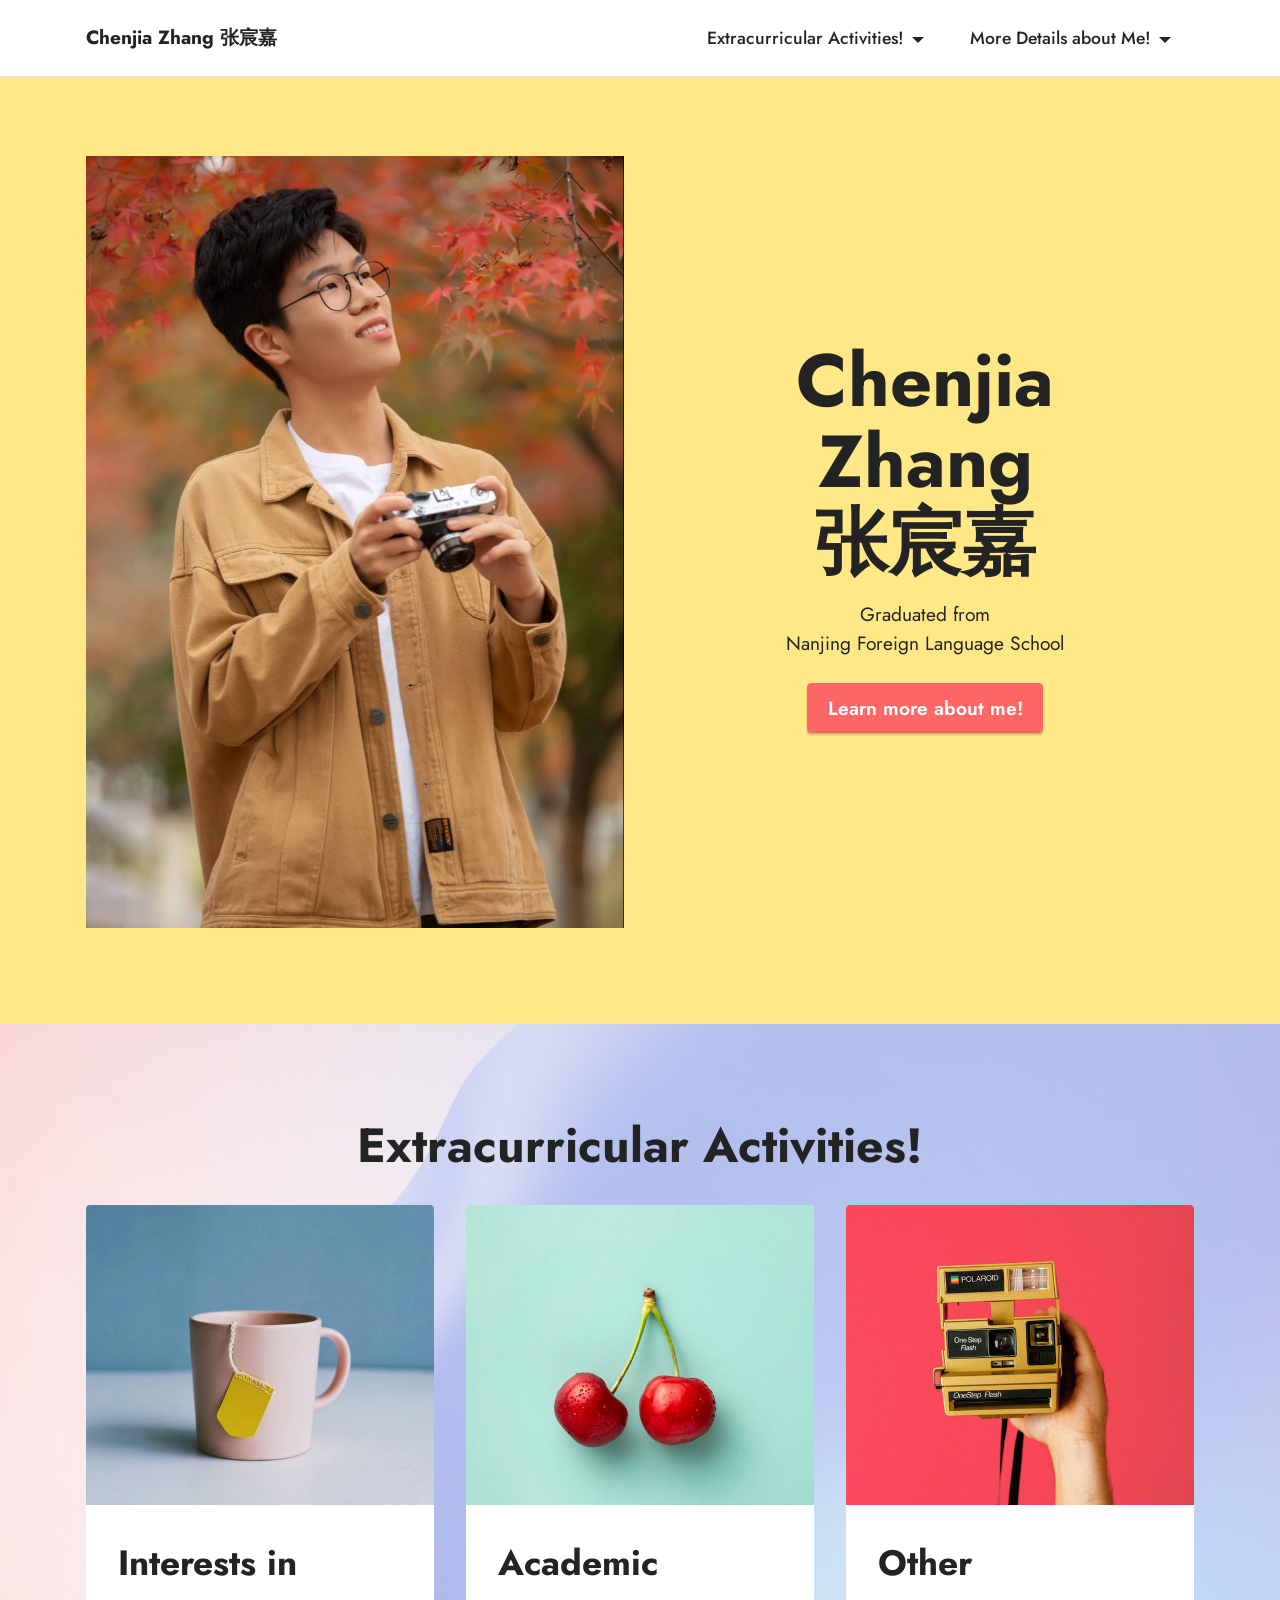
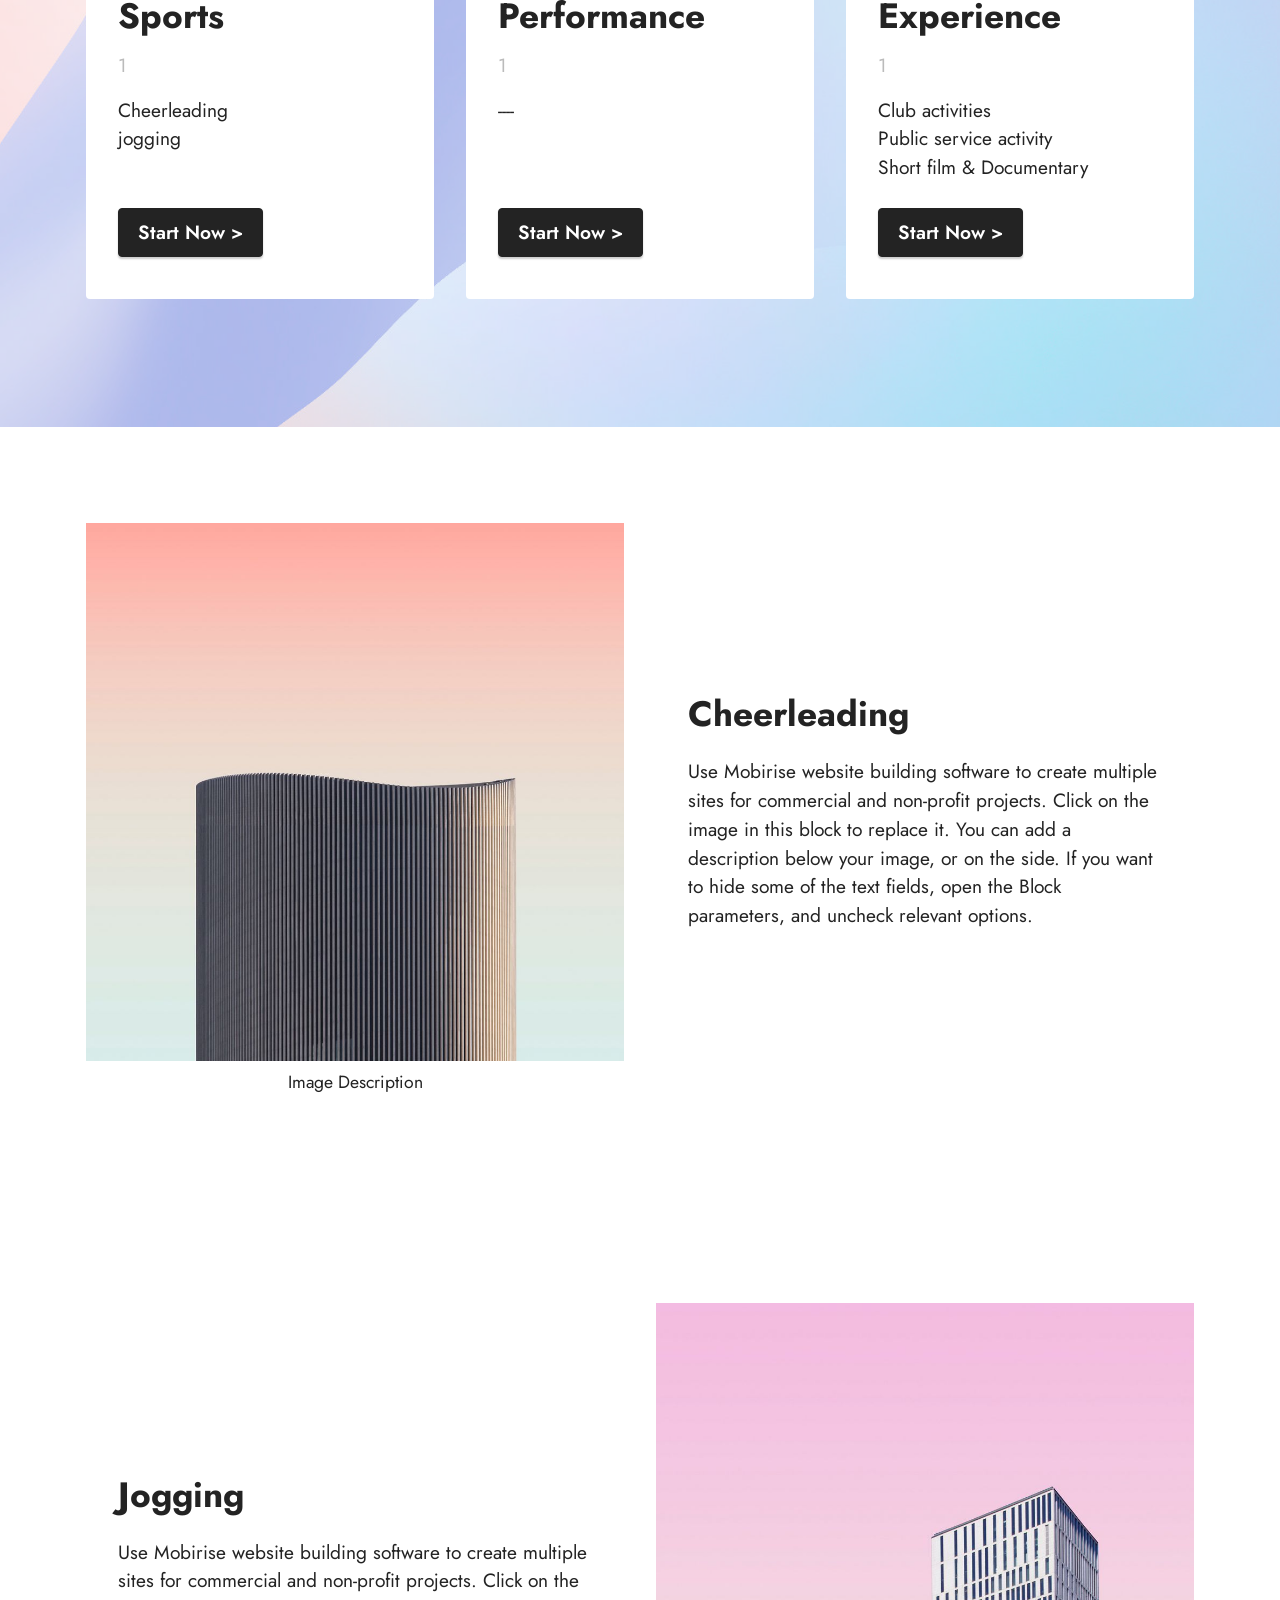
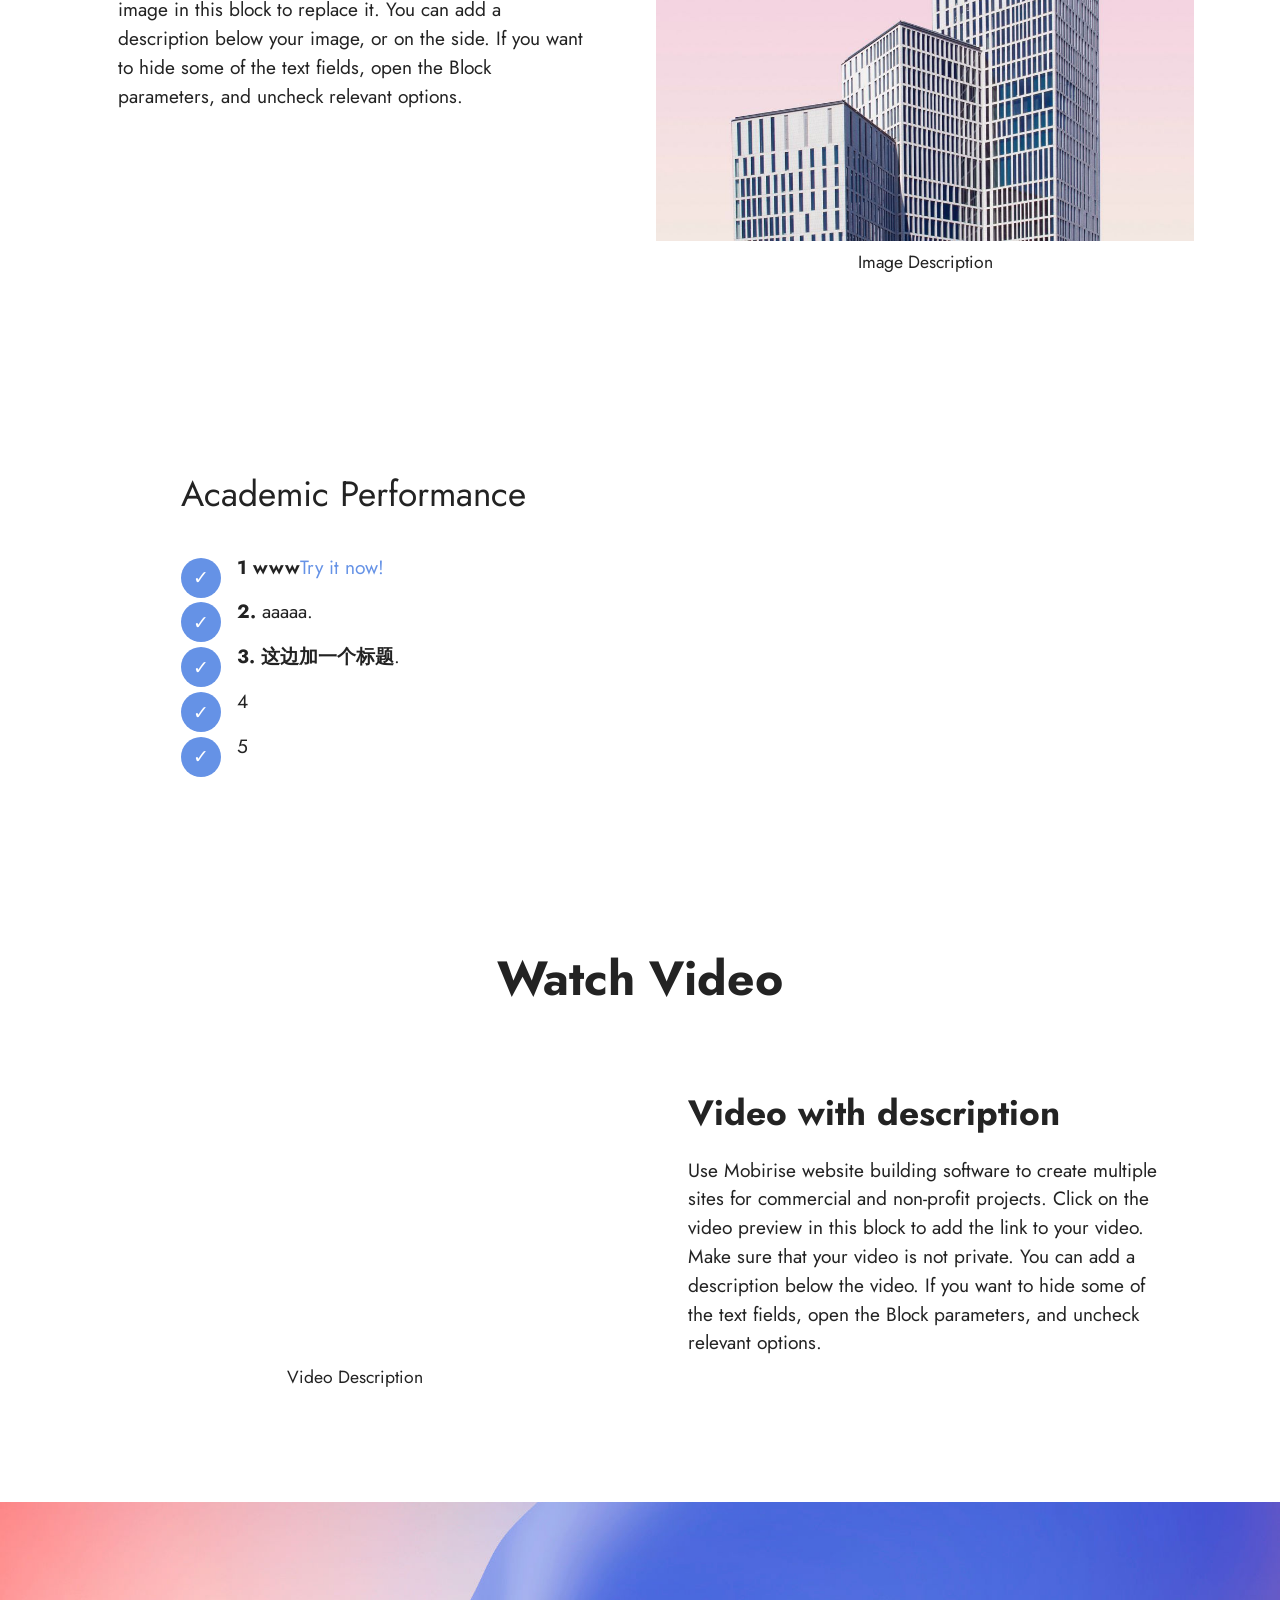
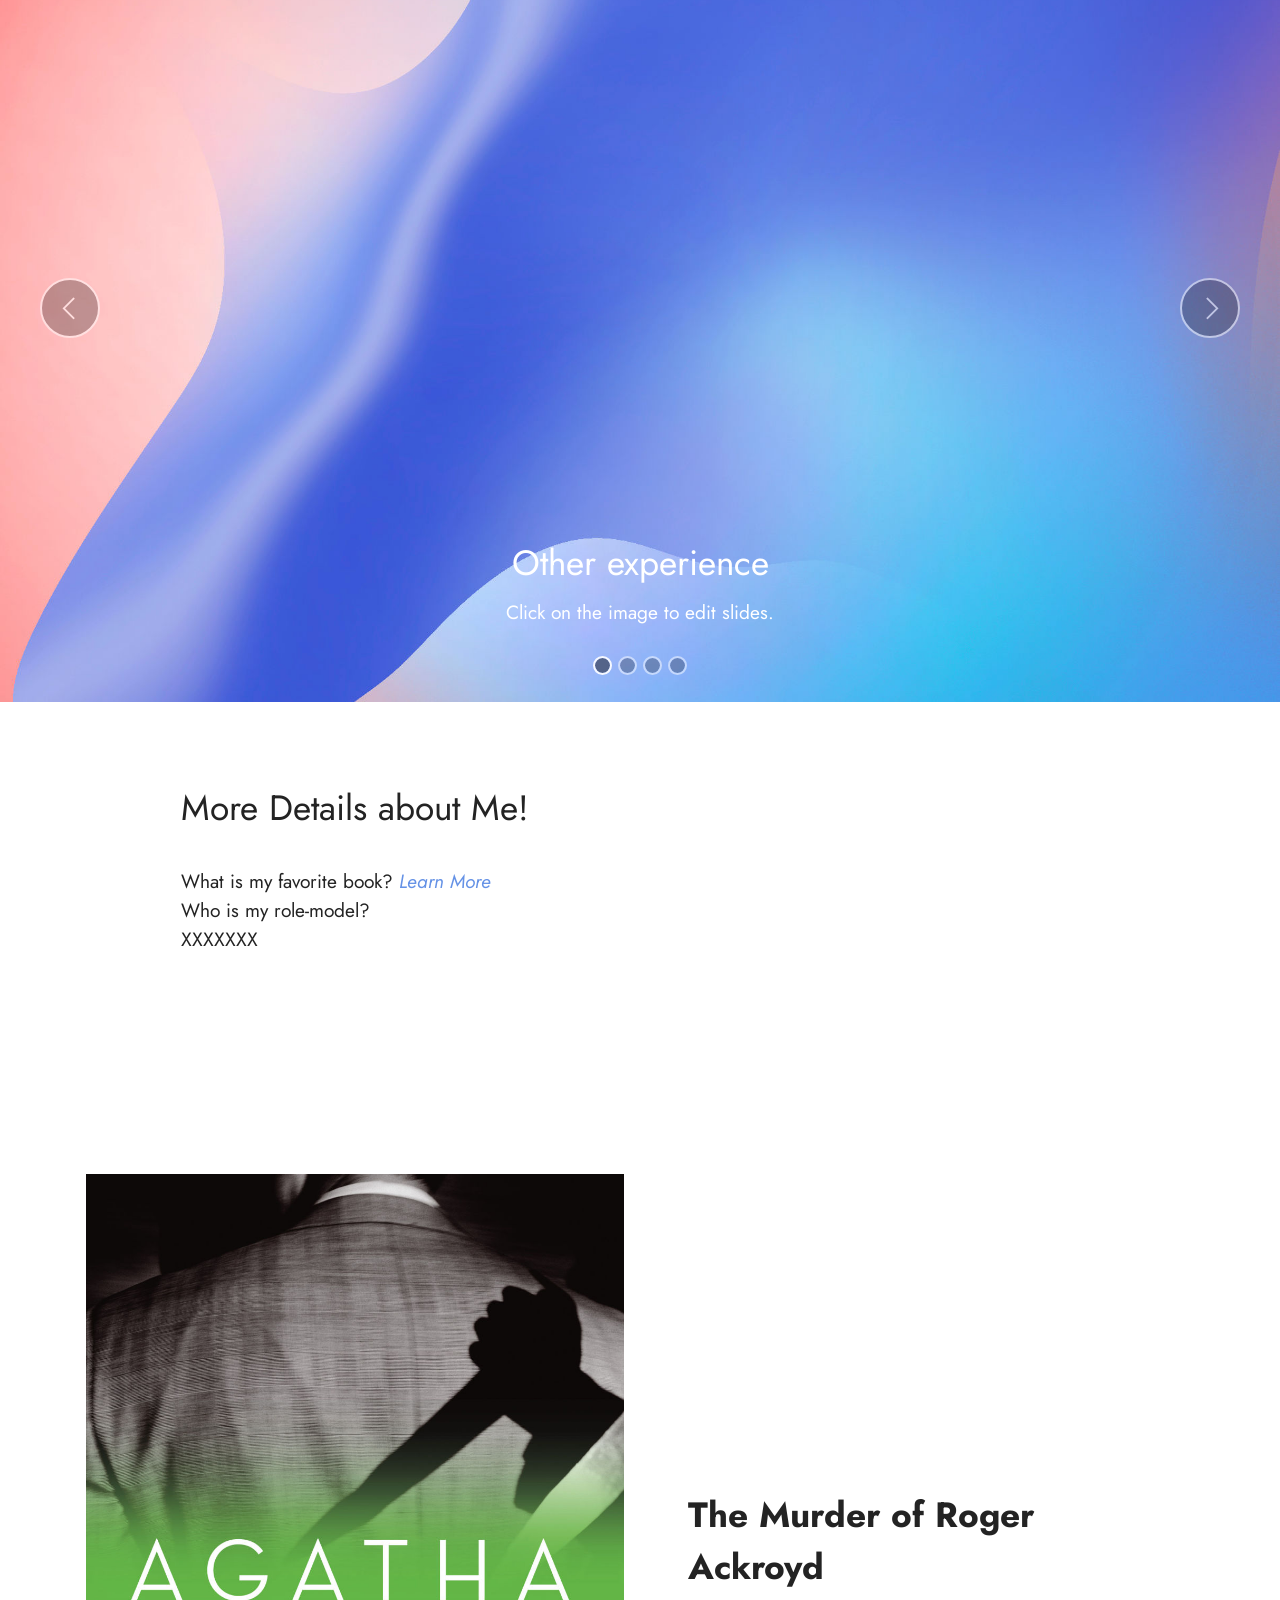
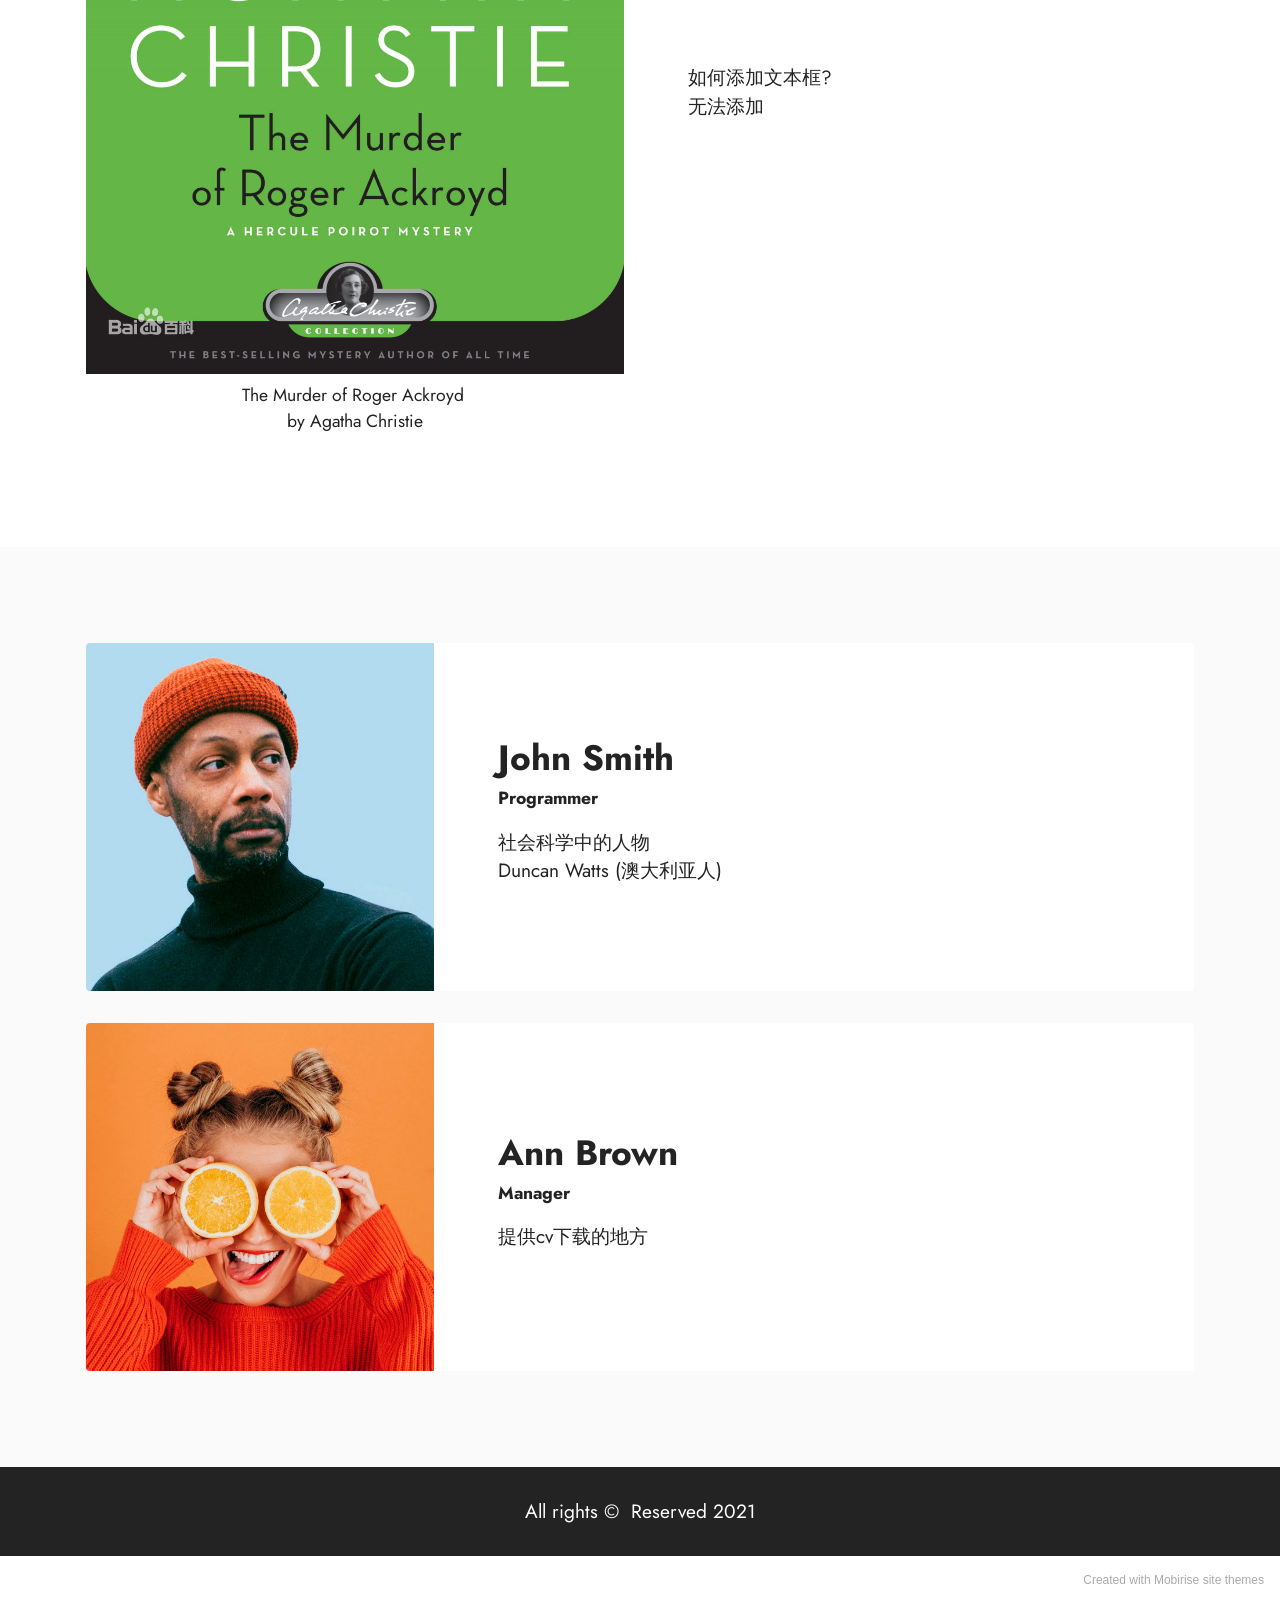
==== commit eb212874: "the first version the first version" ====
--- a/index.html
+++ b/index.html
@@ -6,11 +6,12 @@
   <meta http-equiv="X-UA-Compatible" content="IE=edge">
   <meta name="generator" content="Mobirise v5.3.0, mobirise.com">
   <meta name="viewport" content="width=device-width, initial-scale=1, minimum-scale=1">
-  <link rel="shortcut icon" href="assets/images/logo.png" type="image/x-icon">
+  <link rel="shortcut icon" href="assets/images/u21706700292567458376fm26gp0-121x120.jpg" type="image/x-icon">
   <meta name="description" content="">
   
   
   <title>Home</title>
+  <link rel="stylesheet" href="assets/web/assets/mobirise-icons2/mobirise2.css">
   <link rel="stylesheet" href="assets/tether/tether.min.css">
   <link rel="stylesheet" href="assets/bootstrap/css/bootstrap.min.css">
   <link rel="stylesheet" href="assets/bootstrap/css/bootstrap-grid.min.css">
@@ -31,12 +32,8 @@
     <nav class="navbar navbar-dropdown navbar-fixed-top navbar-expand-lg">
         <div class="container">
             <div class="navbar-brand">
-                <span class="navbar-logo">
-                    <a href="https://mobiri.se">
-                        <img src="assets/images/logo.png" alt="Mobirise" style="height: 3.8rem;">
-                    </a>
-                </span>
-                <span class="navbar-caption-wrap"><a class="navbar-caption text-black display-7" href="https://mobiri.se">Brand Name</a></span>
+                
+                <span class="navbar-caption-wrap"><a class="navbar-caption text-black text-primary display-7" href="https://chenjia-zhang.github.io">Chenjia Zhang 张宸嘉</a></span>
             </div>
             <button class="navbar-toggler" type="button" data-toggle="collapse" data-target="#navbarSupportedContent" aria-controls="navbarNavAltMarkup" aria-expanded="false" aria-label="Toggle navigation">
                 <div class="hamburger">
@@ -47,9 +44,7 @@
                 </div>
             </button>
             <div class="collapse navbar-collapse" id="navbarSupportedContent">
-                <ul class="navbar-nav nav-dropdown nav-right" data-app-modern-menu="true"><li class="nav-item"><a class="nav-link link text-black display-4" href="https://mobirise.com">Menu Item 1</a></li>
-                    <li class="nav-item"><a class="nav-link link text-black display-4" href="https://mobirise.com">
-                            Menu Item 2</a></li></ul>
+                <ul class="navbar-nav nav-dropdown nav-right" data-app-modern-menu="true"><li class="nav-item dropdown"><a class="nav-link link text-black text-primary dropdown-toggle display-4" href="#" aria-expanded="false" data-toggle="dropdown-submenu">Extracurricular Activities!</a><div class="dropdown-menu"><a class="text-black text-primary dropdown-item display-4" href="#" aria-expanded="false">Interests in Sports</a><a class="text-black text-primary dropdown-item display-4" href="#" aria-expanded="false">Academic Performance</a><a class="text-black text-primary dropdown-item display-4" href="#" aria-expanded="false">Other Experience</a></div></li><li class="nav-item dropdown"><a class="nav-link link text-black text-primary dropdown-toggle display-4" href="#" aria-expanded="false" data-toggle="dropdown-submenu">More Details about Me!</a><div class="dropdown-menu"><a class="text-black text-primary dropdown-item display-4" href="index.html#content5-11" aria-expanded="false">Favorite Book</a></div></li></ul>
                 
                 
             </div>
@@ -58,96 +53,339 @@
 
 </section>
 
-<section class="header1 cid-s48MCQYojq mbr-fullscreen mbr-parallax-background" id="header1-f">
-
-    
-
-    <div class="mbr-overlay" style="opacity: 0.8; background-color: rgb(255, 255, 255);"></div>
-
-    <div class="align-center container">
+<section class="header11 cid-suxlCSNQXC" id="header11-n">
+
+    
+
+    
+
+    <div class="container">
         <div class="row justify-content-center">
-            <div class="col-12 col-lg-8">
-                <h1 class="mbr-section-title mbr-fonts-style mb-3 display-1"><strong>Full Screen Intro</strong></h1>
-                
-                <p class="mbr-text mbr-fonts-style display-7">This is a default project. Click any text to edit or style it. Select text to insert a <a href="http://mobirise.com">link</a>. Click the blue "Gear" icon at the top right corner to hide/show buttons, text, title, and change the block background. Click the red "+" button at the bottom right corner to add a new block. Use the top left menu to create new pages, sites, and add new themes and extensions.</p>
-                <div class="mbr-section-btn mt-3"><a class="btn btn-success display-4" href="https://mobirise.com">Button 1</a> <a class="btn btn-success-outline display-4" href="https://mobirise.com">Button 2 &gt;</a></div>
-            </div>
-        </div>
-    </div>
-</section>
-
-<section class="content1 cid-s48udlf8KU" id="content1-8">
-    
-    <div class="container">
-        <div class="row justify-content-center">
-            <div class="title col-12 col-md-9">
-                <h3 class="mbr-section-title mbr-fonts-style align-center mb-4 display-2"><strong>Work with Content</strong></h3>
-                <h4 class="mbr-section-subtitle align-center mbr-fonts-style mb-4 display-7">Click on the image to replace it. To change parameters of a block, click on <em>the blue gear icon</em>. You can set a background type and its content. Click on the Buttons parameter to enable buttons for this block. Click in the text to change your text style or color. Select text to change its formatting or add links.</h4>
-                
-            </div>
-        </div>
-    </div>
-</section>
-
-<section class="image3 cid-s48upRUlSD" id="image3-9">
-    
-
-    
-
-    <div class="container">
-        <div class="row justify-content-center">
-            <div class="col-12 col-lg-9">
+            <div class="col-12 col-md-6 image-wrapper">
+                <img class="w-100" src="assets/images/0e02e9ec0cc83d5ccee1330bd81a65cd-877x1316.jpeg" alt="Mobirise">
+            </div>
+            <div class="col-12 col-md">
+                <div class="text-wrapper text-center">
+                    <h1 class="mbr-section-title mbr-fonts-style mb-3 display-1"><strong>Chenjia</strong><br><strong>Zhang</strong><br><strong>张宸嘉</strong></h1>
+                    <p class="mbr-text mbr-fonts-style display-7">Graduated from <br>Nanjing Foreign Language School</p>
+                    <div class="mbr-section-btn mt-3"><a class="btn btn-secondary display-7" href="index.html#features4-t">Learn more about me!</a></div>
+                </div>
+            </div>
+        </div>
+    </div>
+</section>
+
+<section class="features4 cid-suyJzdlv0O" id="features4-t">
+    
+    <div class="mbr-overlay"></div>
+    <div class="container">
+        <div class="mbr-section-head">
+            <h4 class="mbr-section-title mbr-fonts-style align-center mb-0 display-2"><strong>Extracurricular Activities!</strong></h4>
+            
+        </div>
+        <div class="row mt-4">
+            <div class="item features-image сol-12 col-md-6 col-lg-4">
+                <div class="item-wrapper">
+                    <div class="item-img">
+                        <img src="assets/images/product2.jpg" alt="" title="">
+                    </div>
+                    <div class="item-content">
+                        <h5 class="item-title mbr-fonts-style display-5"><strong>Interests in Sports</strong></h5>
+                        <h6 class="item-subtitle mbr-fonts-style mt-1 display-7">1</h6>
+                        <p class="mbr-text mbr-fonts-style mt-3 display-7">Cheerleading<br>jogging</p>
+                    </div>
+                    <div class="mbr-section-btn item-footer mt-2"><a href="index.html#image1-y" class="btn item-btn btn-black display-7" target="_blank">Start Now
+                            &gt;</a></div>
+                </div>
+            </div>
+            <div class="item features-image сol-12 col-md-6 col-lg-4">
+                <div class="item-wrapper">
+                    <div class="item-img">
+                        <img src="assets/images/product3.jpg" alt="" title="">
+                    </div>
+                    <div class="item-content">
+                        <h5 class="item-title mbr-fonts-style display-5"><strong>Academic Performance</strong></h5>
+                        <h6 class="item-subtitle mbr-fonts-style mt-1 display-7">1</h6>
+                        <p class="mbr-text mbr-fonts-style mt-3 display-7">----</p>
+                    </div>
+                    <div class="mbr-section-btn item-footer mt-2"><a href="index.html#content8-w" class="btn item-btn btn-black display-7" target="_blank">Start Now
+                            &gt;</a></div>
+                </div>
+            </div>
+            <div class="item features-image сol-12 col-md-6 col-lg-4">
+                <div class="item-wrapper">
+                    <div class="item-img">
+                        <img src="assets/images/product1.jpg" alt="" title="">
+                    </div>
+                    <div class="item-content">
+                        <h5 class="item-title mbr-fonts-style display-5"><strong>Other Experience&nbsp;</strong></h5>
+                        <h6 class="item-subtitle mbr-fonts-style mt-1 display-7">1</h6>
+                        <p class="mbr-text mbr-fonts-style mt-3 display-7">Club activities<br>Public service activity<br>Short film &amp; Documentary</p>
+                    </div>
+                    <div class="mbr-section-btn item-footer mt-2"><a href="index.html#video4-x" class="btn item-btn btn-black display-7" target="_blank">Start Now
+                            &gt;</a></div>
+                </div>
+            </div>
+
+        </div>
+    </div>
+</section>
+
+<section class="image1 cid-suyM1bA5I9" id="image1-y">
+    
+
+    
+
+    <div class="container">
+        <div class="row align-items-center">
+            <div class="col-12 col-lg-6">
                 <div class="image-wrapper">
-                    <img src="assets/images/6.jpg" alt="Mobirise">
+                    <img src="assets/images/4.jpg" alt="Mobirise">
+                    <p class="mbr-description mbr-fonts-style pt-2 align-center display-4">
+                    Image Description</p>
+                </div>
+            </div>
+            <div class="col-12 col-lg">
+                <div class="text-wrapper">
+                    <h3 class="mbr-section-title mbr-fonts-style mb-3 display-5"><strong>Cheerleading</strong></h3>
+                    <p class="mbr-text mbr-fonts-style display-7">
+                        Use Mobirise website building software to create multiple sites for commercial and non-profit projects. Click on the image in this block to replace it. You can add a description below your image, or on the side. If you want to hide some of the text fields, open the Block parameters, and uncheck relevant options.</p>
+                </div>
+            </div>
+        </div>
+    </div>
+</section>
+
+<section class="image2 cid-suyM1SXwir" id="image2-z">
+    
+
+    
+
+    <div class="container">
+        <div class="row align-items-center">
+            <div class="col-12 col-lg-6">
+                <div class="image-wrapper">
+                    <img src="assets/images/5.jpg" alt="Mobirise">
                     <p class="mbr-description mbr-fonts-style mt-2 align-center display-4">
                         Image Description</p>
                 </div>
             </div>
-        </div>
-    </div>
-</section>
-
-<section class="content1 cid-s48vaXqeL6" id="content1-b">
+            <div class="col-12 col-lg">
+                <div class="text-wrapper">
+                    <h3 class="mbr-section-title mbr-fonts-style mb-3 display-5">
+                        <strong>Jogging</strong></h3>
+                    <p class="mbr-text mbr-fonts-style display-7">
+                        Use Mobirise website building software to create multiple sites for commercial and non-profit projects. Click on the image in this block to replace it. You can add a description below your image, or on the side. If you want to hide some of the text fields, open the Block parameters, and uncheck relevant options.</p>
+                </div>
+            </div>
+        </div>
+    </div>
+</section>
+
+<section class="content8 cid-suyLobvkmK" id="content8-w">
     
     <div class="container">
         <div class="row justify-content-center">
-            <div class="title col-12 col-md-9">
-                <h3 class="mbr-section-title mbr-fonts-style align-center mb-4 display-2"><strong>Add new blocks</strong></h3>
-                <h4 class="mbr-section-subtitle align-center mbr-fonts-style mb-4 display-7">Mobirise offers several themes to work with. Each theme includes a set of various blocks: headers, content blocks, galleries and sliders, footers, etc. To add needed blocks to your page, click on <em>the red plus button </em>at the bottom right corner. You can select a needed block type. To add a block, click on it in the list or drag it to your page.</h4>
+            <div class="counter-container col-md-12 col-lg-10">
+                <h4 class="mbr-section-title mbr-fonts-style mb-4 display-5">Academic Performance</h4>
+                <div class="mbr-text mbr-fonts-style display-7">
+                    <ul>
+                        <li><strong>1 www</strong><a href="https://mobiri.se/">Try it now!</a></li>
+                        <li><strong>2. </strong>aaaaa.</li><li><strong>3. 这边加一个标题</strong><span style="font-size: 1.2rem;">.</span></li><li> 4</li><li>5</li>
+                    </ul>
+                </div>
+            </div>
+        </div>
+    </div>
+</section>
+
+<section class="video4 cid-suyLY7oK3b" id="video4-x">
+    
+    
+    <div class="container">
+        <div class="title-wrapper mb-5">
+            <h4 class="mbr-section-title mbr-fonts-style mb-0 display-2">
+                <strong>Watch Video</strong>
+            </h4>
+        </div>
+        <div class="row align-items-center">
+            <div class="col-12 col-lg-6 video-block">
+                <div class="video-wrapper"><iframe class="mbr-embedded-video" src="https://www.youtube.com/embed/HujDEPAWboE?rel=0&amp;amp;showinfo=0&amp;autoplay=0&amp;loop=0" width="1280" height="720" frameborder="0" allowfullscreen></iframe></div>
+                <p class="mbr-description pt-2 mbr-fonts-style display-4">
+                    Video Description</p>
+            </div>
+            <div class="col-12 col-lg">
+                <div class="text-wrapper">
+                    <h5 class="mbr-section-subtitle mbr-fonts-style mb-3 display-5">
+                        <strong>Video with description</strong>
+                    </h5>
+                    <p class="mbr-text mbr-fonts-style display-7">
+                        Use Mobirise website building software to create multiple sites for commercial and non-profit projects. Click on the video preview in this block to add the link to your video. Make sure that your video is not private. You can add a description below the video. If you want to hide some of the text fields, open the Block parameters, and uncheck relevant options.</p>
+                </div>
+            </div>
+        </div>
+    </div>
+</section>
+
+<section class="slider1 cid-suyMcZ5f8q" id="slider1-10">
+    
+    <div class="carousel slide" id="suD60n41Hn" data-ride="carousel" data-interval="5000">
+        <ol class="carousel-indicators">
+            <li data-slide-to="0" class="active" data-target="#suD60n41Hn"></li>
+            <li data-slide-to="1" data-target="#suD60n41Hn"></li>
+            <li data-slide-to="2" data-target="#suD60n41Hn"></li><li data-slide-to="3" data-target="#suD60n41Hn"></li>
+        </ol>
+        <div class="carousel-inner">
+            <div class="carousel-item slider-image item active">
+                <div class="item-wrapper">
+                    <img class="d-block w-100" src="assets/images/background3.jpg">
+                    
+                    <div class="carousel-caption">
+                        <h5 class="mbr-section-subtitle mbr-fonts-style display-5">Other experience</h5>
+                        <p class="mbr-section-text mbr-fonts-style display-7">Click on the image to edit slides.</p>
+                    </div>
+                </div>
+            </div>
+            <div class="carousel-item slider-image item">
+                <div class="item-wrapper">
+                    <img class="d-block w-100" src="assets/images/background5.jpg">
+                    
+                    <div class="carousel-caption">
+                        <h5 class="mbr-section-subtitle mbr-fonts-style display-5">
+                            <strong>Full-Width Slider</strong>
+                        </h5>
+                        <p class="mbr-section-text mbr-fonts-style display-7">Click on the image to edit slides.</p>
+                    </div>
+                </div>
+            </div>
+            <div class="carousel-item slider-image item">
+                <div class="item-wrapper">
+                    <img class="d-block w-100" src="assets/images/background8.jpg">
+                    
+                    <div class="carousel-caption">
+                        <h5 class="mbr-section-subtitle mbr-fonts-style display-5">
+                            <strong>Full-Width Slider</strong>
+                        </h5>
+                        <p class="mbr-section-text mbr-fonts-style display-7">Click on the image to edit slides.</p>
+                    </div>
+                </div>
+            </div><div class="carousel-item slider-image item">
+                <div class="item-wrapper">
+                    <img class="d-block w-100" src="assets/images/314e251f95cad1c80889c3b97f3e6709c93d5179-1716x2550.jpg">
+                    
+                    <div class="carousel-caption">
+                        <h5 class="mbr-section-subtitle mbr-fonts-style display-5">
+                            <strong>Full-Width Slider</strong>
+                        </h5>
+                        <p class="mbr-section-text mbr-fonts-style display-7">Click on the image to edit slides.</p>
+                    </div>
+                </div>
+            </div>
+        </div>
+        <a class="carousel-control carousel-control-prev" role="button" data-slide="prev" href="#suD60n41Hn">
+            <span class="mobi-mbri mobi-mbri-arrow-prev" aria-hidden="true"></span>
+            <span class="sr-only">Previous</span>
+        </a>
+        <a class="carousel-control carousel-control-next" role="button" data-slide="next" href="#suD60n41Hn">
+            <span class="mobi-mbri mobi-mbri-arrow-next" aria-hidden="true"></span>
+            <span class="sr-only">Next</span>
+        </a>
+    </div>
+</section>
+
+<section class="content5 cid-suyNjw2w4q" id="content5-11">
+    
+    <div class="container">
+        <div class="row justify-content-center">
+            <div class="col-md-12 col-lg-10">
                 
-            </div>
-        </div>
-    </div>
-</section>
-
-<section class="content1 cid-s48vnjULo4" id="content1-c">
-    
-    <div class="container">
-        <div class="row justify-content-center">
-            <div class="title col-12 col-md-9">
-                <h3 class="mbr-section-title mbr-fonts-style align-center mb-4 display-2"><strong>Create new pages</strong></h3>
-                <h4 class="mbr-section-subtitle align-center mbr-fonts-style mb-4 display-7">You can have multiple pages in your project. Find the menu icon at the top left corner. Move your cursor over it to open the main menu. Click on the <strong>Pages </strong>tab to manage your pages. Don't forget to set your page title and description. This info is used by browsers and search engines. The home page of your project cannot be removed.</h4>
-                
-            </div>
-        </div>
-    </div>
-</section>
-
-<section class="content1 cid-s48vrXhP0J" id="content1-d">
-    
-    <div class="container">
-        <div class="row justify-content-center">
-            <div class="title col-12 col-md-9">
-                <h3 class="mbr-section-title mbr-fonts-style align-center mb-4 display-2"><strong>Publish your project
-</strong></h3>
-                <h4 class="mbr-section-subtitle align-center mbr-fonts-style mb-4 display-7">Click on the <strong>Publish </strong>button at the top right corner and select a needed publishing option. Use the Mobirise publish option to publish your test site on our servers. You can publish your site locally if you don't want to publish it online yet.</h4>
-                
-            </div>
-        </div>
-    </div>
-</section>
-
-<section class="footer3 cid-s48P1Icc8J" once="footers" id="footer3-i">
+                <h4 class="mbr-section-subtitle mbr-fonts-style mb-4 display-5">More Details about Me!</h4>
+                <p class="mbr-text mbr-fonts-style display-7">What is my favorite book? <a href="index.html#image1-12" class="text-primary" style=""><em>Learn More</em></a><br>Who is my role-model?<br>XXXXXXX<br><br></p>
+            </div>
+        </div>
+    </div>
+</section>
+
+<section class="image1 cid-suyNPgpOoN" id="image1-12">
+    
+
+    
+
+    <div class="container">
+        <div class="row align-items-center">
+            <div class="col-12 col-lg-6">
+                <div class="image-wrapper">
+                    <img src="assets/images/314e251f95cad1c80889c3b97f3e6709c93d5179-1020x1516.jpg" alt="Mobirise">
+                    <p class="mbr-description mbr-fonts-style pt-2 align-center display-4">
+                    The Murder of Roger Ackroyd&nbsp;<br>by&nbsp;Agatha Christie</p>
+                </div>
+            </div>
+            <div class="col-12 col-lg">
+                <div class="text-wrapper">
+                    <h3 class="mbr-section-title mbr-fonts-style mb-3 display-5"><strong>The Murder of Roger Ackroyd</strong><br><br></h3>
+                    <p class="mbr-text mbr-fonts-style display-7">
+                        如何添加文本框?<br>无法添加</p>
+                </div>
+            </div>
+        </div>
+    </div>
+</section>
+
+<section class="team2 cid-suyNUViqWE" xmlns="http://www.w3.org/1999/html" id="team2-13">
+    
+    
+    <div class="container">
+        <div class="card">
+            <div class="card-wrapper">
+                <div class="row align-items-center">
+                    <div class="col-12 col-md-4">
+                        <div class="image-wrapper">
+                            <img src="assets/images/team1.jpg" alt="Mobirise">
+                        </div>
+                    </div>
+                    <div class="col-12 col-md">
+                        <div class="card-box">
+                            <h5 class="card-title mbr-fonts-style m-0 display-5">
+                                <strong>John Smith</strong>
+                            </h5>
+                            <h6 class="mbr-fonts-style mb-3 display-4">
+                                <strong>Programmer</strong>
+                            </h6>
+                            <p class="mbr-text mbr-fonts-style display-7">社会科学中的人物<br>Duncan Watts (澳大利亚人)</p>
+                            
+                        </div>
+                    </div>
+                </div>
+            </div>
+        </div>
+        <div class="card">
+            <div class="card-wrapper">
+                <div class="row align-items-center">
+                    <div class="col-12 col-md-4">
+                        <div class="image-wrapper">
+                            <img src="assets/images/team2.jpg" alt="Mobirise">
+                        </div>
+                    </div>
+                    <div class="col-12 col-md">
+                        <div class="card-box">
+                            <h5 class="card-title mbr-fonts-style m-0 display-5">
+                                <strong>Ann Brown</strong>
+                            </h5>
+                            <h6 class="mbr-fonts-style mb-3 display-4">
+                                <strong>Manager</strong>
+                            </h6>
+                            <p class="mbr-text mbr-fonts-style display-7">提供cv下载的地方</p>
+                            
+                        </div>
+                    </div>
+                </div>
+            </div>
+        </div>
+        
+    </div>
+</section>
+
+<section class="footer7 cid-suxsDgGBi2" once="footers" id="footer7-p">
 
     
 
@@ -155,49 +393,12 @@
 
     <div class="container">
         <div class="media-container-row align-center mbr-white">
-            <div class="row row-links">
-                <ul class="foot-menu">
-                    
-                    
-                    
-                    
-                    
-                <li class="foot-menu-item mbr-fonts-style display-7"><a href="https://mobirise.com/help/" class="text-success">Help Center</a></li><li class="foot-menu-item mbr-fonts-style display-7"><a href="http://forums.mobirise.com/" class="text-success">Mobirise Forums</a></li><li class="foot-menu-item mbr-fonts-style display-7"><a href="https://mobirise.com/" class="text-success">Mobirise.com</a></li></ul>
-            </div>
-            <div class="row social-row">
-                <div class="social-list align-right pb-2">
-                    
-                    
-                    
-                    
-                    
-                    
-                <div class="soc-item">
-                        <a href="https://twitter.com/mobirise" target="_blank">
-                            <span class="socicon-twitter socicon mbr-iconfont mbr-iconfont-social"></span>
-                        </a>
-                    </div><div class="soc-item">
-                        <a href="https://www.facebook.com/pages/Mobirise/1616226671953247" target="_blank">
-                            <span class="socicon-facebook socicon mbr-iconfont mbr-iconfont-social"></span>
-                        </a>
-                    </div><div class="soc-item">
-                        <a href="https://www.youtube.com/c/mobirise" target="_blank">
-                            <span class="socicon-youtube socicon mbr-iconfont mbr-iconfont-social"></span>
-                        </a>
-                    </div><div class="soc-item">
-                        <a href="https://instagram.com/mobirise" target="_blank">
-                            <span class="mbr-iconfont mbr-iconfont-social socicon-instagram socicon"></span>
-                        </a>
-                    </div></div>
-            </div>
-            <div class="row row-copirayt">
-                <p class="mbr-text mb-0 mbr-fonts-style mbr-white align-center display-7">
-                    © Copyright 2020 Mobirise. All Rights Reserved.
-                </p>
-            </div>
-        </div>
-    </div>
-</section><section style="background-color: #fff; font-family: -apple-system, BlinkMacSystemFont, 'Segoe UI', 'Roboto', 'Helvetica Neue', Arial, sans-serif; color:#aaa; font-size:12px; padding: 0; align-items: center; display: flex;"><a href="https://mobirise.site/p" style="flex: 1 1; height: 3rem; padding-left: 1rem;"></a><p style="flex: 0 0 auto; margin:0; padding-right:1rem;">Make a free web page with <a href="https://mobirise.site/z" style="color:#aaa;">Mobirise</a></p></section><script src="assets/web/assets/jquery/jquery.min.js"></script>  <script src="assets/popper/popper.min.js"></script>  <script src="assets/tether/tether.min.js"></script>  <script src="assets/bootstrap/js/bootstrap.min.js"></script>  <script src="assets/smoothscroll/smooth-scroll.js"></script>  <script src="assets/parallax/jarallax.min.js"></script>  <script src="assets/dropdown/js/nav-dropdown.js"></script>  <script src="assets/dropdown/js/navbar-dropdown.js"></script>  <script src="assets/touchswipe/jquery.touch-swipe.min.js"></script>  <script src="assets/theme/js/script.js"></script>  
+            <div class="col-12">
+                <p class="mbr-text mb-0 mbr-fonts-style display-7">All rights ©&nbsp; Reserved 2021</p>
+            </div>
+        </div>
+    </div>
+</section><section style="background-color: #fff; font-family: -apple-system, BlinkMacSystemFont, 'Segoe UI', 'Roboto', 'Helvetica Neue', Arial, sans-serif; color:#aaa; font-size:12px; padding: 0; align-items: center; display: flex;"><a href="https://mobirise.site/i" style="flex: 1 1; height: 3rem; padding-left: 1rem;"></a><p style="flex: 0 0 auto; margin:0; padding-right:1rem;">Created with Mobirise <a href="https://mobirise.site/u" style="color:#aaa;">site</a> themes</p></section><script src="assets/web/assets/jquery/jquery.min.js"></script>  <script src="assets/popper/popper.min.js"></script>  <script src="assets/tether/tether.min.js"></script>  <script src="assets/bootstrap/js/bootstrap.min.js"></script>  <script src="assets/smoothscroll/smooth-scroll.js"></script>  <script src="assets/playervimeo/vimeo_player.js"></script>  <script src="assets/dropdown/js/nav-dropdown.js"></script>  <script src="assets/dropdown/js/navbar-dropdown.js"></script>  <script src="assets/touchswipe/jquery.touch-swipe.min.js"></script>  <script src="assets/theme/js/script.js"></script>  
   
   
 </body>
--- a/assets/web/assets/mobirise-icons2/mobirise2.css
+++ b/assets/web/assets/mobirise-icons2/mobirise2.css
@@ -0,0 +1,498 @@
+@font-face {
+  font-family: 'Moririse2';
+  font-display: swap;
+  src:  url('mobirise2.eot?f2bix4');
+  src:  url('mobirise2.eot?f2bix4#iefix') format('embedded-opentype'),
+    url('mobirise2.ttf?f2bix4') format('truetype'),
+    url('mobirise2.woff?f2bix4') format('woff'),
+    url('mobirise2.svg?f2bix4#mobirise2') format('svg');
+  font-weight: normal;
+  font-style: normal;
+}
+
+[class^="mobi-"], [class*=" mobi-"] {
+  /* use !important to prevent issues with browser extensions that change fonts */
+  font-family: 'Moririse2' !important;
+  speak: none;
+  font-style: normal;
+  font-weight: normal;
+  font-variant: normal;
+  text-transform: none;
+  line-height: 1;
+
+  /* Better Font Rendering =========== */
+  -webkit-font-smoothing: antialiased;
+  -moz-osx-font-smoothing: grayscale;
+}
+
+.mobi-mbri-add-submenu:before {
+  content: "\e900";
+}
+.mobi-mbri-alert:before {
+  content: "\e901";
+}
+.mobi-mbri-align-center:before {
+  content: "\e902";
+}
+.mobi-mbri-align-justify:before {
+  content: "\e903";
+}
+.mobi-mbri-align-left:before {
+  content: "\e904";
+}
+.mobi-mbri-align-right:before {
+  content: "\e905";
+}
+.mobi-mbri-android:before {
+  content: "\e906";
+}
+.mobi-mbri-apple:before {
+  content: "\e907";
+}
+.mobi-mbri-arrow-down:before {
+  content: "\e908";
+}
+.mobi-mbri-arrow-next:before {
+  content: "\e909";
+}
+.mobi-mbri-arrow-prev:before {
+  content: "\e90a";
+}
+.mobi-mbri-arrow-up:before {
+  content: "\e90b";
+}
+.mobi-mbri-bold:before {
+  content: "\e90c";
+}
+.mobi-mbri-bookmark:before {
+  content: "\e90d";
+}
+.mobi-mbri-bootstrap:before {
+  content: "\e90e";
+}
+.mobi-mbri-briefcase:before {
+  content: "\e90f";
+}
+.mobi-mbri-browse:before {
+  content: "\e910";
+}
+.mobi-mbri-bulleted-list:before {
+  content: "\e911";
+}
+.mobi-mbri-calendar:before {
+  content: "\e912";
+}
+.mobi-mbri-camera:before {
+  content: "\e913";
+}
+.mobi-mbri-cart-add:before {
+  content: "\e914";
+}
+.mobi-mbri-cart-full:before {
+  content: "\e915";
+}
+.mobi-mbri-cash:before {
+  content: "\e916";
+}
+.mobi-mbri-change-style:before {
+  content: "\e917";
+}
+.mobi-mbri-chat:before {
+  content: "\e918";
+}
+.mobi-mbri-clock:before {
+  content: "\e919";
+}
+.mobi-mbri-close:before {
+  content: "\e91a";
+}
+.mobi-mbri-cloud:before {
+  content: "\e91b";
+}
+.mobi-mbri-code:before {
+  content: "\e91c";
+}
+.mobi-mbri-contact-form:before {
+  content: "\e91d";
+}
+.mobi-mbri-credit-card:before {
+  content: "\e91e";
+}
+.mobi-mbri-cursor-click:before {
+  content: "\e91f";
+}
+.mobi-mbri-cust-feedback:before {
+  content: "\e920";
+}
+.mobi-mbri-database:before {
+  content: "\e921";
+}
+.mobi-mbri-delivery:before {
+  content: "\e922";
+}
+.mobi-mbri-desktop:before {
+  content: "\e923";
+}
+.mobi-mbri-devices:before {
+  content: "\e924";
+}
+.mobi-mbri-down:before {
+  content: "\e925";
+}
+.mobi-mbri-download-2:before {
+  content: "\e926";
+}
+.mobi-mbri-download:before {
+  content: "\e927";
+}
+.mobi-mbri-drag-n-drop-2:before {
+  content: "\e928";
+}
+.mobi-mbri-drag-n-drop:before {
+  content: "\e929";
+}
+.mobi-mbri-edit-2:before {
+  content: "\e92a";
+}
+.mobi-mbri-edit:before {
+  content: "\e92b";
+}
+.mobi-mbri-error:before {
+  content: "\e92c";
+}
+.mobi-mbri-extension:before {
+  content: "\e92d";
+}
+.mobi-mbri-features:before {
+  content: "\e92e";
+}
+.mobi-mbri-file:before {
+  content: "\e92f";
+}
+.mobi-mbri-flag:before {
+  content: "\e930";
+}
+.mobi-mbri-folder:before {
+  content: "\e931";
+}
+.mobi-mbri-gift:before {
+  content: "\e932";
+}
+.mobi-mbri-github:before {
+  content: "\e933";
+}
+.mobi-mbri-globe-2:before {
+  content: "\e934";
+}
+.mobi-mbri-globe:before {
+  content: "\e935";
+}
+.mobi-mbri-growing-chart:before {
+  content: "\e936";
+}
+.mobi-mbri-hearth:before {
+  content: "\e937";
+}
+.mobi-mbri-help:before {
+  content: "\e938";
+}
+.mobi-mbri-home:before {
+  content: "\e939";
+}
+.mobi-mbri-hot-cup:before {
+  content: "\e93a";
+}
+.mobi-mbri-idea:before {
+  content: "\e93b";
+}
+.mobi-mbri-image-gallery:before {
+  content: "\e93c";
+}
+.mobi-mbri-image-slider:before {
+  content: "\e93d";
+}
+.mobi-mbri-info:before {
+  content: "\e93e";
+}
+.mobi-mbri-italic:before {
+  content: "\e93f";
+}
+.mobi-mbri-key:before {
+  content: "\e940";
+}
+.mobi-mbri-laptop:before {
+  content: "\e941";
+}
+.mobi-mbri-layers:before {
+  content: "\e942";
+}
+.mobi-mbri-left-right:before {
+  content: "\e943";
+}
+.mobi-mbri-left:before {
+  content: "\e944";
+}
+.mobi-mbri-letter:before {
+  content: "\e945";
+}
+.mobi-mbri-like:before {
+  content: "\e946";
+}
+.mobi-mbri-link:before {
+  content: "\e947";
+}
+.mobi-mbri-lock:before {
+  content: "\e948";
+}
+.mobi-mbri-login:before {
+  content: "\e949";
+}
+.mobi-mbri-logout:before {
+  content: "\e94a";
+}
+.mobi-mbri-magic-stick:before {
+  content: "\e94b";
+}
+.mobi-mbri-map-pin:before {
+  content: "\e94c";
+}
+.mobi-mbri-menu:before {
+  content: "\e94d";
+}
+.mobi-mbri-mobile-2:before {
+  content: "\e94e";
+}
+.mobi-mbri-mobile-horizontal:before {
+  content: "\e94f";
+}
+.mobi-mbri-mobile:before {
+  content: "\e950";
+}
+.mobi-mbri-mobirise:before {
+  content: "\e951";
+}
+.mobi-mbri-more-horizontal:before {
+  content: "\e952";
+}
+.mobi-mbri-more-vertical:before {
+  content: "\e953";
+}
+.mobi-mbri-music:before {
+  content: "\e954";
+}
+.mobi-mbri-new-file:before {
+  content: "\e955";
+}
+.mobi-mbri-numbered-list:before {
+  content: "\e956";
+}
+.mobi-mbri-opened-folder:before {
+  content: "\e957";
+}
+.mobi-mbri-pages:before {
+  content: "\e958";
+}
+.mobi-mbri-paper-plane:before {
+  content: "\e959";
+}
+.mobi-mbri-paperclip:before {
+  content: "\e95a";
+}
+.mobi-mbri-phone:before {
+  content: "\e95b";
+}
+.mobi-mbri-photo:before {
+  content: "\e95c";
+}
+.mobi-mbri-photos:before {
+  content: "\e95d";
+}
+.mobi-mbri-pin:before {
+  content: "\e95e";
+}
+.mobi-mbri-play:before {
+  content: "\e95f";
+}
+.mobi-mbri-plus:before {
+  content: "\e960";
+}
+.mobi-mbri-preview:before {
+  content: "\e961";
+}
+.mobi-mbri-print:before {
+  content: "\e962";
+}
+.mobi-mbri-protect:before {
+  content: "\e963";
+}
+.mobi-mbri-question:before {
+  content: "\e964";
+}
+.mobi-mbri-quote-left:before {
+  content: "\e965";
+}
+.mobi-mbri-quote-right:before {
+  content: "\e966";
+}
+.mobi-mbri-redo:before {
+  content: "\e967";
+}
+.mobi-mbri-refresh:before {
+  content: "\e968";
+}
+.mobi-mbri-responsive-2:before {
+  content: "\e969";
+}
+.mobi-mbri-responsive:before {
+  content: "\e96a";
+}
+.mobi-mbri-right:before {
+  content: "\e96b";
+}
+.mobi-mbri-rocket:before {
+  content: "\e96c";
+}
+.mobi-mbri-sad-face:before {
+  content: "\e96d";
+}
+.mobi-mbri-sale:before {
+  content: "\e96e";
+}
+.mobi-mbri-save:before {
+  content: "\e96f";
+}
+.mobi-mbri-search:before {
+  content: "\e970";
+}
+.mobi-mbri-setting-2:before {
+  content: "\e971";
+}
+.mobi-mbri-setting-3:before {
+  content: "\e972";
+}
+.mobi-mbri-setting:before {
+  content: "\e973";
+}
+.mobi-mbri-share:before {
+  content: "\e974";
+}
+.mobi-mbri-shopping-bag:before {
+  content: "\e975";
+}
+.mobi-mbri-shopping-basket:before {
+  content: "\e976";
+}
+.mobi-mbri-shopping-cart:before {
+  content: "\e977";
+}
+.mobi-mbri-sites:before {
+  content: "\e978";
+}
+.mobi-mbri-smile-face:before {
+  content: "\e979";
+}
+.mobi-mbri-speed:before {
+  content: "\e97a";
+}
+.mobi-mbri-star:before {
+  content: "\e97b";
+}
+.mobi-mbri-success:before {
+  content: "\e97c";
+}
+.mobi-mbri-sun:before {
+  content: "\e97d";
+}
+.mobi-mbri-sun2:before {
+  content: "\e97e";
+}
+.mobi-mbri-tablet-vertical:before {
+  content: "\e97f";
+}
+.mobi-mbri-tablet:before {
+  content: "\e980";
+}
+.mobi-mbri-target:before {
+  content: "\e981";
+}
+.mobi-mbri-timer:before {
+  content: "\e982";
+}
+.mobi-mbri-to-ftp:before {
+  content: "\e983";
+}
+.mobi-mbri-to-local-drive:before {
+  content: "\e984";
+}
+.mobi-mbri-touch-swipe:before {
+  content: "\e985";
+}
+.mobi-mbri-touch:before {
+  content: "\e986";
+}
+.mobi-mbri-trash:before {
+  content: "\e987";
+}
+.mobi-mbri-underline:before {
+  content: "\e988";
+}
+.mobi-mbri-undo:before {
+  content: "\e989";
+}
+.mobi-mbri-unlink:before {
+  content: "\e98a";
+}
+.mobi-mbri-unlock:before {
+  content: "\e98b";
+}
+.mobi-mbri-up-down:before {
+  content: "\e98c";
+}
+.mobi-mbri-up:before {
+  content: "\e98d";
+}
+.mobi-mbri-update:before {
+  content: "\e98e";
+}
+.mobi-mbri-upload-2:before {
+  content: "\e98f";
+}
+.mobi-mbri-upload:before {
+  content: "\e990";
+}
+.mobi-mbri-user-2:before {
+  content: "\e991";
+}
+.mobi-mbri-user:before {
+  content: "\e992";
+}
+.mobi-mbri-users:before {
+  content: "\e993";
+}
+.mobi-mbri-video-play:before {
+  content: "\e994";
+}
+.mobi-mbri-video:before {
+  content: "\e995";
+}
+.mobi-mbri-watch:before {
+  content: "\e996";
+}
+.mobi-mbri-website-theme-2:before {
+  content: "\e997";
+}
+.mobi-mbri-website-theme:before {
+  content: "\e998";
+}
+.mobi-mbri-wifi:before {
+  content: "\e999";
+}
+.mobi-mbri-windows:before {
+  content: "\e99a";
+}
+.mobi-mbri-zoom-in:before {
+  content: "\e99b";
+}
+.mobi-mbri-zoom-out:before {
+  content: "\e99c";
+}
--- a/assets/mobirise/css/mbr-additional.css
+++ b/assets/mobirise/css/mbr-additional.css
@@ -688,83 +688,369 @@
 a {
   transition: color 0.6s;
 }
-.cid-s48MCQYojq {
-  background-image: url("../../../assets/images/background7.jpg");
-}
-.cid-s48MCQYojq .mbr-section-title {
-  text-align: center;
-}
-.cid-s48MCQYojq .mbr-text,
-.cid-s48MCQYojq .mbr-section-btn {
+.cid-suxlCSNQXC {
+  padding-top: 6rem;
+  padding-bottom: 6rem;
+  background-color: #ffe885;
+}
+.cid-suxlCSNQXC .row {
+  align-items: center;
+}
+@media (max-width: 991px) {
+  .cid-suxlCSNQXC .image-wrapper {
+    padding: 1rem;
+  }
+}
+@media (min-width: 992px) {
+  .cid-suxlCSNQXC .text-wrapper {
+    padding: 0 2rem;
+  }
+}
+.cid-suyJzdlv0O {
+  padding-top: 6rem;
+  padding-bottom: 6rem;
+  background-image: url("../../../assets/images/background3.jpg");
+}
+.cid-suyJzdlv0O .mbr-overlay {
+  background: #fafafa;
+  opacity: 0.6;
+}
+.cid-suyJzdlv0O img,
+.cid-suyJzdlv0O .item-img {
+  width: 100%;
+  height: 100%;
+  height: 300px;
+  object-fit: cover;
+}
+.cid-suyJzdlv0O .item:focus,
+.cid-suyJzdlv0O span:focus {
+  outline: none;
+}
+.cid-suyJzdlv0O .item {
+  cursor: pointer;
+  margin-bottom: 2rem;
+}
+.cid-suyJzdlv0O .item-wrapper {
+  position: relative;
+  border-radius: 4px;
+  background: #ffffff;
+  height: 100%;
+  display: flex;
+  flex-flow: column nowrap;
+}
+@media (min-width: 992px) {
+  .cid-suyJzdlv0O .item-wrapper .item-content {
+    padding: 2rem 2rem 0;
+  }
+  .cid-suyJzdlv0O .item-wrapper .item-footer {
+    padding: 0 2rem 2rem;
+  }
+}
+@media (max-width: 991px) {
+  .cid-suyJzdlv0O .item-wrapper .item-content {
+    padding: 1rem 1rem 0;
+  }
+  .cid-suyJzdlv0O .item-wrapper .item-footer {
+    padding: 0 1rem 1rem;
+  }
+}
+.cid-suyJzdlv0O .mbr-section-btn {
+  margin-top: auto !important;
+}
+.cid-suyJzdlv0O .mbr-section-title {
   color: #232323;
-  text-align: center;
-}
-@media (max-width: 991px) {
-  .cid-s48MCQYojq .mbr-section-title,
-  .cid-s48MCQYojq .mbr-section-btn,
-  .cid-s48MCQYojq .mbr-text {
-    text-align: center;
-  }
-}
-.cid-s48udlf8KU {
-  padding-top: 5rem;
-  padding-bottom: 2rem;
-  background-color: #ffffff;
-}
-.cid-s48udlf8KU .mbr-section-title {
+}
+.cid-suyJzdlv0O .mbr-text,
+.cid-suyJzdlv0O .mbr-section-btn {
   text-align: left;
 }
-.cid-s48udlf8KU .mbr-section-subtitle {
+.cid-suyJzdlv0O .item-title {
   text-align: left;
 }
-.cid-s48upRUlSD {
-  padding-top: 2rem;
-  padding-bottom: 2rem;
-  background-color: #ffffff;
-}
-@media (max-width: 991px) {
-  .cid-s48upRUlSD .image-wrapper {
-    margin-bottom: 1rem;
-  }
-}
-.cid-s48upRUlSD .row {
-  flex-direction: row-reverse;
-}
-.cid-s48upRUlSD img {
-  width: 100%;
-}
-.cid-s48vaXqeL6 {
-  padding-top: 2rem;
-  padding-bottom: 2rem;
-  background-color: #ffffff;
-}
-.cid-s48vaXqeL6 .mbr-section-title {
+.cid-suyJzdlv0O .item-subtitle {
   text-align: left;
-}
-.cid-s48vaXqeL6 .mbr-section-subtitle {
-  text-align: left;
-}
-.cid-s48vnjULo4 {
-  padding-top: 2rem;
-  padding-bottom: 2rem;
-  background-color: #ffffff;
-}
-.cid-s48vnjULo4 .mbr-section-title {
-  text-align: left;
-}
-.cid-s48vnjULo4 .mbr-section-subtitle {
-  text-align: left;
-}
-.cid-s48vrXhP0J {
-  padding-top: 2rem;
+  color: #bbbbbb;
+}
+.cid-suyM1bA5I9 {
+  padding-top: 6rem;
   padding-bottom: 6rem;
   background-color: #ffffff;
 }
-.cid-s48vrXhP0J .mbr-section-title {
-  text-align: left;
-}
-.cid-s48vrXhP0J .mbr-section-subtitle {
-  text-align: left;
+@media (max-width: 991px) {
+  .cid-suyM1bA5I9 .image-wrapper {
+    margin-bottom: 1rem;
+  }
+}
+.cid-suyM1bA5I9 img {
+  width: 100%;
+}
+@media (min-width: 992px) {
+  .cid-suyM1bA5I9 .text-wrapper {
+    padding: 2rem;
+  }
+}
+.cid-suyM1SXwir {
+  padding-top: 6rem;
+  padding-bottom: 6rem;
+  background-color: #ffffff;
+}
+@media (max-width: 991px) {
+  .cid-suyM1SXwir .image-wrapper {
+    margin-bottom: 1rem;
+  }
+}
+.cid-suyM1SXwir .row {
+  flex-direction: row-reverse;
+}
+.cid-suyM1SXwir img {
+  width: 100%;
+}
+@media (min-width: 992px) {
+  .cid-suyM1SXwir .text-wrapper {
+    padding: 2rem;
+  }
+}
+.cid-suyLobvkmK {
+  padding-top: 5rem;
+  padding-bottom: 5rem;
+  background-color: #ffffff;
+}
+.cid-suyLobvkmK .counter-container ul {
+  margin: 0;
+  list-style: none;
+  padding-left: 2.5rem;
+}
+.cid-suyLobvkmK .counter-container ul li {
+  margin-bottom: 1rem;
+  list-style: none;
+  position: relative;
+  padding-left: 1rem;
+}
+.cid-suyLobvkmK .counter-container ul li:before {
+  position: absolute;
+  left: -40px;
+  content: "";
+  display: flex;
+  justify-content: center;
+  align-items: center;
+  color: #ffffff;
+  background-color: #6592e6;
+  width: 40px;
+  height: 40px;
+  border-radius: 50%;
+  margin-top: 5px;
+  content: "✓";
+}
+.cid-suyLY7oK3b {
+  padding-top: 6rem;
+  padding-bottom: 6rem;
+  background-color: #ffffff;
+}
+.cid-suyLY7oK3b .video-wrapper iframe {
+  width: 100%;
+}
+.cid-suyLY7oK3b .mbr-section-title,
+.cid-suyLY7oK3b .mbr-description {
+  text-align: center;
+}
+@media (min-width: 992px) {
+  .cid-suyLY7oK3b .text-wrapper {
+    padding: 2rem;
+  }
+}
+.cid-suyMcZ5f8q {
+  padding-top: 0rem;
+  padding-bottom: 0rem;
+  background-color: #fafafa;
+}
+.cid-suyMcZ5f8q .carousel {
+  height: 800px;
+}
+.cid-suyMcZ5f8q .carousel img {
+  width: 100%;
+  height: 100%;
+  object-fit: cover;
+}
+.cid-suyMcZ5f8q .carousel-item,
+.cid-suyMcZ5f8q .carousel-inner {
+  height: 100%;
+}
+.cid-suyMcZ5f8q .mbr-overlay {
+  z-index: 1;
+}
+.cid-suyMcZ5f8q .carousel-caption {
+  bottom: 40px;
+}
+.cid-suyMcZ5f8q .mobi-mbri-arrow-next {
+  margin-left: 5px;
+}
+.cid-suyMcZ5f8q .mobi-mbri-arrow-prev {
+  margin-right: 5px;
+}
+.cid-suyMcZ5f8q .carousel-control:hover {
+  background: #1b1b1b;
+  color: #fff;
+  opacity: 1;
+}
+.cid-suyMcZ5f8q .item-wrapper {
+  width: 100%;
+}
+@media (max-width: 767px) {
+  .cid-suyMcZ5f8q .container .carousel-control {
+    margin-bottom: 0;
+  }
+  .cid-suyMcZ5f8q .content-slider-wrap {
+    width: 100% !important;
+  }
+}
+.cid-suyMcZ5f8q .container .carousel-indicators {
+  margin-bottom: 3px;
+}
+.cid-suyMcZ5f8q .carousel-control {
+  top: 50%;
+  width: 60px;
+  height: 60px;
+  margin-top: -1.5rem;
+  font-size: 22px;
+  background-color: rgba(0, 0, 0, 0.5);
+  border: 2px solid #fff;
+  border-radius: 50%;
+  transition: all 0.3s;
+}
+.cid-suyMcZ5f8q .carousel-control.carousel-control-prev {
+  left: 0;
+  margin-left: 2.5rem;
+}
+.cid-suyMcZ5f8q .carousel-control.carousel-control-next {
+  right: 0;
+  margin-right: 2.5rem;
+}
+@media (max-width: 767px) {
+  .cid-suyMcZ5f8q .carousel-control {
+    top: auto;
+    bottom: 1rem;
+  }
+}
+.cid-suyMcZ5f8q .carousel-indicators {
+  position: absolute;
+  bottom: 0;
+  margin-bottom: 1.5rem !important;
+}
+.cid-suyMcZ5f8q .carousel-indicators li {
+  max-width: 15px;
+  height: 15px;
+  width: 15px;
+  max-height: 15px;
+  margin: 3px;
+  background-color: rgba(0, 0, 0, 0.5);
+  border: 2px solid #fff;
+  border-radius: 50%;
+  opacity: 0.5;
+  transition: all 0.3s;
+}
+.cid-suyMcZ5f8q .carousel-indicators li.active,
+.cid-suyMcZ5f8q .carousel-indicators li:hover {
+  opacity: 0.9;
+}
+.cid-suyMcZ5f8q .carousel-indicators li::after,
+.cid-suyMcZ5f8q .carousel-indicators li::before {
+  content: none;
+}
+.cid-suyMcZ5f8q .carousel-indicators.ie-fix {
+  left: 50%;
+  display: block;
+  width: 60%;
+  margin-left: -30%;
+  text-align: center;
+}
+@media (max-width: 768px) {
+  .cid-suyMcZ5f8q .carousel-indicators {
+    display: none !important;
+  }
+}
+.cid-suyNjw2w4q {
+  padding-top: 5rem;
+  padding-bottom: 5rem;
+  background-color: #ffffff;
+}
+.cid-suyNPgpOoN {
+  padding-top: 6rem;
+  padding-bottom: 6rem;
+  background-color: #ffffff;
+}
+@media (max-width: 991px) {
+  .cid-suyNPgpOoN .image-wrapper {
+    margin-bottom: 1rem;
+  }
+}
+.cid-suyNPgpOoN img {
+  width: 100%;
+}
+@media (min-width: 992px) {
+  .cid-suyNPgpOoN .text-wrapper {
+    padding: 2rem;
+  }
+}
+.cid-suyNUViqWE {
+  padding-top: 6rem;
+  padding-bottom: 6rem;
+  background-color: #fafafa;
+}
+.cid-suyNUViqWE .card:not(:nth-last-child(1)) {
+  margin-bottom: 2rem;
+}
+.cid-suyNUViqWE .card-wrapper {
+  background-color: #ffffff;
+  border-radius: 4px;
+}
+.cid-suyNUViqWE .image-wrapper img {
+  width: 100%;
+  object-fit: cover;
+}
+.cid-suyNUViqWE .social-row .soc-item {
+  display: inline-block;
+  text-align: center;
+  border-radius: 50%;
+  margin-right: 0.6rem;
+  margin-bottom: 1rem;
+  padding: 0.5rem;
+  border: 2px solid #6592e6;
+  transition: all 0.3s;
+}
+.cid-suyNUViqWE .social-row .soc-item .mbr-iconfont {
+  display: flex;
+  justify-content: center;
+  align-content: center;
+  color: #6592e6;
+  font-size: 1.5rem;
+  transition: all 0.3s;
+}
+.cid-suyNUViqWE .social-row .soc-item:hover {
+  background-color: #6592e6;
+}
+.cid-suyNUViqWE .social-row .soc-item:hover .mbr-iconfont {
+  color: #ffffff;
+}
+@media (max-width: 767px) {
+  .cid-suyNUViqWE .card-box {
+    padding: 1rem;
+  }
+}
+@media (min-width: 768px) {
+  .cid-suyNUViqWE .card-box {
+    padding-right: 2rem;
+  }
+}
+@media (min-width: 992px) {
+  .cid-suyNUViqWE .card-box {
+    padding-left: 2rem;
+    padding-right: 4rem;
+  }
+}
+.cid-suxsDgGBi2 {
+  padding-top: 30px;
+  padding-bottom: 30px;
+  background-color: #232323;
 }
 .cid-s48OLK6784 {
   z-index: 1000;
@@ -887,11 +1173,6 @@
 .cid-s48OLK6784 .navbar.collapsed.opened .dropdown-menu {
   top: 0;
 }
-@media (min-width: 992px) {
-  .cid-s48OLK6784 .navbar.collapsed.opened:not(.navbar-short) .navbar-collapse {
-    max-height: calc(98.5vh - 3.8rem);
-  }
-}
 .cid-s48OLK6784 .navbar.collapsed .dropdown-menu .dropdown-submenu {
   left: 0 !important;
 }
@@ -1108,71 +1389,3 @@
     left: -1rem;
   }
 }
-.cid-s48P1Icc8J {
-  padding-top: 2rem;
-  padding-bottom: 2rem;
-  background-color: #232323;
-}
-.cid-s48P1Icc8J .row-links {
-  width: 100%;
-  justify-content: center;
-}
-.cid-s48P1Icc8J .social-row {
-  width: 100%;
-  justify-content: center;
-}
-.cid-s48P1Icc8J .media-container-row {
-  flex-direction: column;
-  justify-content: center;
-  align-items: center;
-}
-.cid-s48P1Icc8J .media-container-row .foot-menu {
-  list-style: none;
-  display: flex;
-  justify-content: center;
-  flex-wrap: wrap;
-  padding: 0;
-  margin-bottom: 0;
-}
-.cid-s48P1Icc8J .media-container-row .foot-menu li {
-  padding: 0 1rem 1rem 1rem;
-}
-.cid-s48P1Icc8J .media-container-row .foot-menu li p {
-  margin: 0;
-}
-.cid-s48P1Icc8J .media-container-row .social-list {
-  padding-left: 0;
-  margin-bottom: 0;
-  list-style: none;
-  display: flex;
-  flex-wrap: wrap;
-  justify-content: flex-end;
-}
-.cid-s48P1Icc8J .media-container-row .social-list .mbr-iconfont-social {
-  font-size: 1.5rem;
-  color: #ffffff;
-}
-.cid-s48P1Icc8J .media-container-row .social-list .soc-item {
-  margin: 0 .5rem;
-}
-.cid-s48P1Icc8J .media-container-row .social-list a {
-  margin: 0;
-  opacity: .5;
-  transition: .2s linear;
-}
-.cid-s48P1Icc8J .media-container-row .social-list a:hover {
-  opacity: 1;
-}
-@media (max-width: 767px) {
-  .cid-s48P1Icc8J .media-container-row .social-list {
-    -webkit-justify-content: center;
-    justify-content: center;
-  }
-}
-.cid-s48P1Icc8J .media-container-row .row-copirayt {
-  word-break: break-word;
-  width: 100%;
-}
-.cid-s48P1Icc8J .media-container-row .row-copirayt p {
-  width: 100%;
-}
--- a/assets/mobirise/css/mbr-additional.css
+++ b/assets/mobirise/css/mbr-additional.css
@@ -688,83 +688,369 @@
 a {
   transition: color 0.6s;
 }
-.cid-s48MCQYojq {
-  background-image: url("../../../assets/images/background7.jpg");
-}
-.cid-s48MCQYojq .mbr-section-title {
-  text-align: center;
-}
-.cid-s48MCQYojq .mbr-text,
-.cid-s48MCQYojq .mbr-section-btn {
+.cid-suxlCSNQXC {
+  padding-top: 6rem;
+  padding-bottom: 6rem;
+  background-color: #ffe885;
+}
+.cid-suxlCSNQXC .row {
+  align-items: center;
+}
+@media (max-width: 991px) {
+  .cid-suxlCSNQXC .image-wrapper {
+    padding: 1rem;
+  }
+}
+@media (min-width: 992px) {
+  .cid-suxlCSNQXC .text-wrapper {
+    padding: 0 2rem;
+  }
+}
+.cid-suyJzdlv0O {
+  padding-top: 6rem;
+  padding-bottom: 6rem;
+  background-image: url("../../../assets/images/background3.jpg");
+}
+.cid-suyJzdlv0O .mbr-overlay {
+  background: #fafafa;
+  opacity: 0.6;
+}
+.cid-suyJzdlv0O img,
+.cid-suyJzdlv0O .item-img {
+  width: 100%;
+  height: 100%;
+  height: 300px;
+  object-fit: cover;
+}
+.cid-suyJzdlv0O .item:focus,
+.cid-suyJzdlv0O span:focus {
+  outline: none;
+}
+.cid-suyJzdlv0O .item {
+  cursor: pointer;
+  margin-bottom: 2rem;
+}
+.cid-suyJzdlv0O .item-wrapper {
+  position: relative;
+  border-radius: 4px;
+  background: #ffffff;
+  height: 100%;
+  display: flex;
+  flex-flow: column nowrap;
+}
+@media (min-width: 992px) {
+  .cid-suyJzdlv0O .item-wrapper .item-content {
+    padding: 2rem 2rem 0;
+  }
+  .cid-suyJzdlv0O .item-wrapper .item-footer {
+    padding: 0 2rem 2rem;
+  }
+}
+@media (max-width: 991px) {
+  .cid-suyJzdlv0O .item-wrapper .item-content {
+    padding: 1rem 1rem 0;
+  }
+  .cid-suyJzdlv0O .item-wrapper .item-footer {
+    padding: 0 1rem 1rem;
+  }
+}
+.cid-suyJzdlv0O .mbr-section-btn {
+  margin-top: auto !important;
+}
+.cid-suyJzdlv0O .mbr-section-title {
   color: #232323;
-  text-align: center;
-}
-@media (max-width: 991px) {
-  .cid-s48MCQYojq .mbr-section-title,
-  .cid-s48MCQYojq .mbr-section-btn,
-  .cid-s48MCQYojq .mbr-text {
-    text-align: center;
-  }
-}
-.cid-s48udlf8KU {
-  padding-top: 5rem;
-  padding-bottom: 2rem;
-  background-color: #ffffff;
-}
-.cid-s48udlf8KU .mbr-section-title {
+}
+.cid-suyJzdlv0O .mbr-text,
+.cid-suyJzdlv0O .mbr-section-btn {
   text-align: left;
 }
-.cid-s48udlf8KU .mbr-section-subtitle {
+.cid-suyJzdlv0O .item-title {
   text-align: left;
 }
-.cid-s48upRUlSD {
-  padding-top: 2rem;
-  padding-bottom: 2rem;
-  background-color: #ffffff;
-}
-@media (max-width: 991px) {
-  .cid-s48upRUlSD .image-wrapper {
-    margin-bottom: 1rem;
-  }
-}
-.cid-s48upRUlSD .row {
-  flex-direction: row-reverse;
-}
-.cid-s48upRUlSD img {
-  width: 100%;
-}
-.cid-s48vaXqeL6 {
-  padding-top: 2rem;
-  padding-bottom: 2rem;
-  background-color: #ffffff;
-}
-.cid-s48vaXqeL6 .mbr-section-title {
+.cid-suyJzdlv0O .item-subtitle {
   text-align: left;
-}
-.cid-s48vaXqeL6 .mbr-section-subtitle {
-  text-align: left;
-}
-.cid-s48vnjULo4 {
-  padding-top: 2rem;
-  padding-bottom: 2rem;
-  background-color: #ffffff;
-}
-.cid-s48vnjULo4 .mbr-section-title {
-  text-align: left;
-}
-.cid-s48vnjULo4 .mbr-section-subtitle {
-  text-align: left;
-}
-.cid-s48vrXhP0J {
-  padding-top: 2rem;
+  color: #bbbbbb;
+}
+.cid-suyM1bA5I9 {
+  padding-top: 6rem;
   padding-bottom: 6rem;
   background-color: #ffffff;
 }
-.cid-s48vrXhP0J .mbr-section-title {
-  text-align: left;
-}
-.cid-s48vrXhP0J .mbr-section-subtitle {
-  text-align: left;
+@media (max-width: 991px) {
+  .cid-suyM1bA5I9 .image-wrapper {
+    margin-bottom: 1rem;
+  }
+}
+.cid-suyM1bA5I9 img {
+  width: 100%;
+}
+@media (min-width: 992px) {
+  .cid-suyM1bA5I9 .text-wrapper {
+    padding: 2rem;
+  }
+}
+.cid-suyM1SXwir {
+  padding-top: 6rem;
+  padding-bottom: 6rem;
+  background-color: #ffffff;
+}
+@media (max-width: 991px) {
+  .cid-suyM1SXwir .image-wrapper {
+    margin-bottom: 1rem;
+  }
+}
+.cid-suyM1SXwir .row {
+  flex-direction: row-reverse;
+}
+.cid-suyM1SXwir img {
+  width: 100%;
+}
+@media (min-width: 992px) {
+  .cid-suyM1SXwir .text-wrapper {
+    padding: 2rem;
+  }
+}
+.cid-suyLobvkmK {
+  padding-top: 5rem;
+  padding-bottom: 5rem;
+  background-color: #ffffff;
+}
+.cid-suyLobvkmK .counter-container ul {
+  margin: 0;
+  list-style: none;
+  padding-left: 2.5rem;
+}
+.cid-suyLobvkmK .counter-container ul li {
+  margin-bottom: 1rem;
+  list-style: none;
+  position: relative;
+  padding-left: 1rem;
+}
+.cid-suyLobvkmK .counter-container ul li:before {
+  position: absolute;
+  left: -40px;
+  content: "";
+  display: flex;
+  justify-content: center;
+  align-items: center;
+  color: #ffffff;
+  background-color: #6592e6;
+  width: 40px;
+  height: 40px;
+  border-radius: 50%;
+  margin-top: 5px;
+  content: "✓";
+}
+.cid-suyLY7oK3b {
+  padding-top: 6rem;
+  padding-bottom: 6rem;
+  background-color: #ffffff;
+}
+.cid-suyLY7oK3b .video-wrapper iframe {
+  width: 100%;
+}
+.cid-suyLY7oK3b .mbr-section-title,
+.cid-suyLY7oK3b .mbr-description {
+  text-align: center;
+}
+@media (min-width: 992px) {
+  .cid-suyLY7oK3b .text-wrapper {
+    padding: 2rem;
+  }
+}
+.cid-suyMcZ5f8q {
+  padding-top: 0rem;
+  padding-bottom: 0rem;
+  background-color: #fafafa;
+}
+.cid-suyMcZ5f8q .carousel {
+  height: 800px;
+}
+.cid-suyMcZ5f8q .carousel img {
+  width: 100%;
+  height: 100%;
+  object-fit: cover;
+}
+.cid-suyMcZ5f8q .carousel-item,
+.cid-suyMcZ5f8q .carousel-inner {
+  height: 100%;
+}
+.cid-suyMcZ5f8q .mbr-overlay {
+  z-index: 1;
+}
+.cid-suyMcZ5f8q .carousel-caption {
+  bottom: 40px;
+}
+.cid-suyMcZ5f8q .mobi-mbri-arrow-next {
+  margin-left: 5px;
+}
+.cid-suyMcZ5f8q .mobi-mbri-arrow-prev {
+  margin-right: 5px;
+}
+.cid-suyMcZ5f8q .carousel-control:hover {
+  background: #1b1b1b;
+  color: #fff;
+  opacity: 1;
+}
+.cid-suyMcZ5f8q .item-wrapper {
+  width: 100%;
+}
+@media (max-width: 767px) {
+  .cid-suyMcZ5f8q .container .carousel-control {
+    margin-bottom: 0;
+  }
+  .cid-suyMcZ5f8q .content-slider-wrap {
+    width: 100% !important;
+  }
+}
+.cid-suyMcZ5f8q .container .carousel-indicators {
+  margin-bottom: 3px;
+}
+.cid-suyMcZ5f8q .carousel-control {
+  top: 50%;
+  width: 60px;
+  height: 60px;
+  margin-top: -1.5rem;
+  font-size: 22px;
+  background-color: rgba(0, 0, 0, 0.5);
+  border: 2px solid #fff;
+  border-radius: 50%;
+  transition: all 0.3s;
+}
+.cid-suyMcZ5f8q .carousel-control.carousel-control-prev {
+  left: 0;
+  margin-left: 2.5rem;
+}
+.cid-suyMcZ5f8q .carousel-control.carousel-control-next {
+  right: 0;
+  margin-right: 2.5rem;
+}
+@media (max-width: 767px) {
+  .cid-suyMcZ5f8q .carousel-control {
+    top: auto;
+    bottom: 1rem;
+  }
+}
+.cid-suyMcZ5f8q .carousel-indicators {
+  position: absolute;
+  bottom: 0;
+  margin-bottom: 1.5rem !important;
+}
+.cid-suyMcZ5f8q .carousel-indicators li {
+  max-width: 15px;
+  height: 15px;
+  width: 15px;
+  max-height: 15px;
+  margin: 3px;
+  background-color: rgba(0, 0, 0, 0.5);
+  border: 2px solid #fff;
+  border-radius: 50%;
+  opacity: 0.5;
+  transition: all 0.3s;
+}
+.cid-suyMcZ5f8q .carousel-indicators li.active,
+.cid-suyMcZ5f8q .carousel-indicators li:hover {
+  opacity: 0.9;
+}
+.cid-suyMcZ5f8q .carousel-indicators li::after,
+.cid-suyMcZ5f8q .carousel-indicators li::before {
+  content: none;
+}
+.cid-suyMcZ5f8q .carousel-indicators.ie-fix {
+  left: 50%;
+  display: block;
+  width: 60%;
+  margin-left: -30%;
+  text-align: center;
+}
+@media (max-width: 768px) {
+  .cid-suyMcZ5f8q .carousel-indicators {
+    display: none !important;
+  }
+}
+.cid-suyNjw2w4q {
+  padding-top: 5rem;
+  padding-bottom: 5rem;
+  background-color: #ffffff;
+}
+.cid-suyNPgpOoN {
+  padding-top: 6rem;
+  padding-bottom: 6rem;
+  background-color: #ffffff;
+}
+@media (max-width: 991px) {
+  .cid-suyNPgpOoN .image-wrapper {
+    margin-bottom: 1rem;
+  }
+}
+.cid-suyNPgpOoN img {
+  width: 100%;
+}
+@media (min-width: 992px) {
+  .cid-suyNPgpOoN .text-wrapper {
+    padding: 2rem;
+  }
+}
+.cid-suyNUViqWE {
+  padding-top: 6rem;
+  padding-bottom: 6rem;
+  background-color: #fafafa;
+}
+.cid-suyNUViqWE .card:not(:nth-last-child(1)) {
+  margin-bottom: 2rem;
+}
+.cid-suyNUViqWE .card-wrapper {
+  background-color: #ffffff;
+  border-radius: 4px;
+}
+.cid-suyNUViqWE .image-wrapper img {
+  width: 100%;
+  object-fit: cover;
+}
+.cid-suyNUViqWE .social-row .soc-item {
+  display: inline-block;
+  text-align: center;
+  border-radius: 50%;
+  margin-right: 0.6rem;
+  margin-bottom: 1rem;
+  padding: 0.5rem;
+  border: 2px solid #6592e6;
+  transition: all 0.3s;
+}
+.cid-suyNUViqWE .social-row .soc-item .mbr-iconfont {
+  display: flex;
+  justify-content: center;
+  align-content: center;
+  color: #6592e6;
+  font-size: 1.5rem;
+  transition: all 0.3s;
+}
+.cid-suyNUViqWE .social-row .soc-item:hover {
+  background-color: #6592e6;
+}
+.cid-suyNUViqWE .social-row .soc-item:hover .mbr-iconfont {
+  color: #ffffff;
+}
+@media (max-width: 767px) {
+  .cid-suyNUViqWE .card-box {
+    padding: 1rem;
+  }
+}
+@media (min-width: 768px) {
+  .cid-suyNUViqWE .card-box {
+    padding-right: 2rem;
+  }
+}
+@media (min-width: 992px) {
+  .cid-suyNUViqWE .card-box {
+    padding-left: 2rem;
+    padding-right: 4rem;
+  }
+}
+.cid-suxsDgGBi2 {
+  padding-top: 30px;
+  padding-bottom: 30px;
+  background-color: #232323;
 }
 .cid-s48OLK6784 {
   z-index: 1000;
@@ -887,11 +1173,6 @@
 .cid-s48OLK6784 .navbar.collapsed.opened .dropdown-menu {
   top: 0;
 }
-@media (min-width: 992px) {
-  .cid-s48OLK6784 .navbar.collapsed.opened:not(.navbar-short) .navbar-collapse {
-    max-height: calc(98.5vh - 3.8rem);
-  }
-}
 .cid-s48OLK6784 .navbar.collapsed .dropdown-menu .dropdown-submenu {
   left: 0 !important;
 }
@@ -1108,71 +1389,3 @@
     left: -1rem;
   }
 }
-.cid-s48P1Icc8J {
-  padding-top: 2rem;
-  padding-bottom: 2rem;
-  background-color: #232323;
-}
-.cid-s48P1Icc8J .row-links {
-  width: 100%;
-  justify-content: center;
-}
-.cid-s48P1Icc8J .social-row {
-  width: 100%;
-  justify-content: center;
-}
-.cid-s48P1Icc8J .media-container-row {
-  flex-direction: column;
-  justify-content: center;
-  align-items: center;
-}
-.cid-s48P1Icc8J .media-container-row .foot-menu {
-  list-style: none;
-  display: flex;
-  justify-content: center;
-  flex-wrap: wrap;
-  padding: 0;
-  margin-bottom: 0;
-}
-.cid-s48P1Icc8J .media-container-row .foot-menu li {
-  padding: 0 1rem 1rem 1rem;
-}
-.cid-s48P1Icc8J .media-container-row .foot-menu li p {
-  margin: 0;
-}
-.cid-s48P1Icc8J .media-container-row .social-list {
-  padding-left: 0;
-  margin-bottom: 0;
-  list-style: none;
-  display: flex;
-  flex-wrap: wrap;
-  justify-content: flex-end;
-}
-.cid-s48P1Icc8J .media-container-row .social-list .mbr-iconfont-social {
-  font-size: 1.5rem;
-  color: #ffffff;
-}
-.cid-s48P1Icc8J .media-container-row .social-list .soc-item {
-  margin: 0 .5rem;
-}
-.cid-s48P1Icc8J .media-container-row .social-list a {
-  margin: 0;
-  opacity: .5;
-  transition: .2s linear;
-}
-.cid-s48P1Icc8J .media-container-row .social-list a:hover {
-  opacity: 1;
-}
-@media (max-width: 767px) {
-  .cid-s48P1Icc8J .media-container-row .social-list {
-    -webkit-justify-content: center;
-    justify-content: center;
-  }
-}
-.cid-s48P1Icc8J .media-container-row .row-copirayt {
-  word-break: break-word;
-  width: 100%;
-}
-.cid-s48P1Icc8J .media-container-row .row-copirayt p {
-  width: 100%;
-}
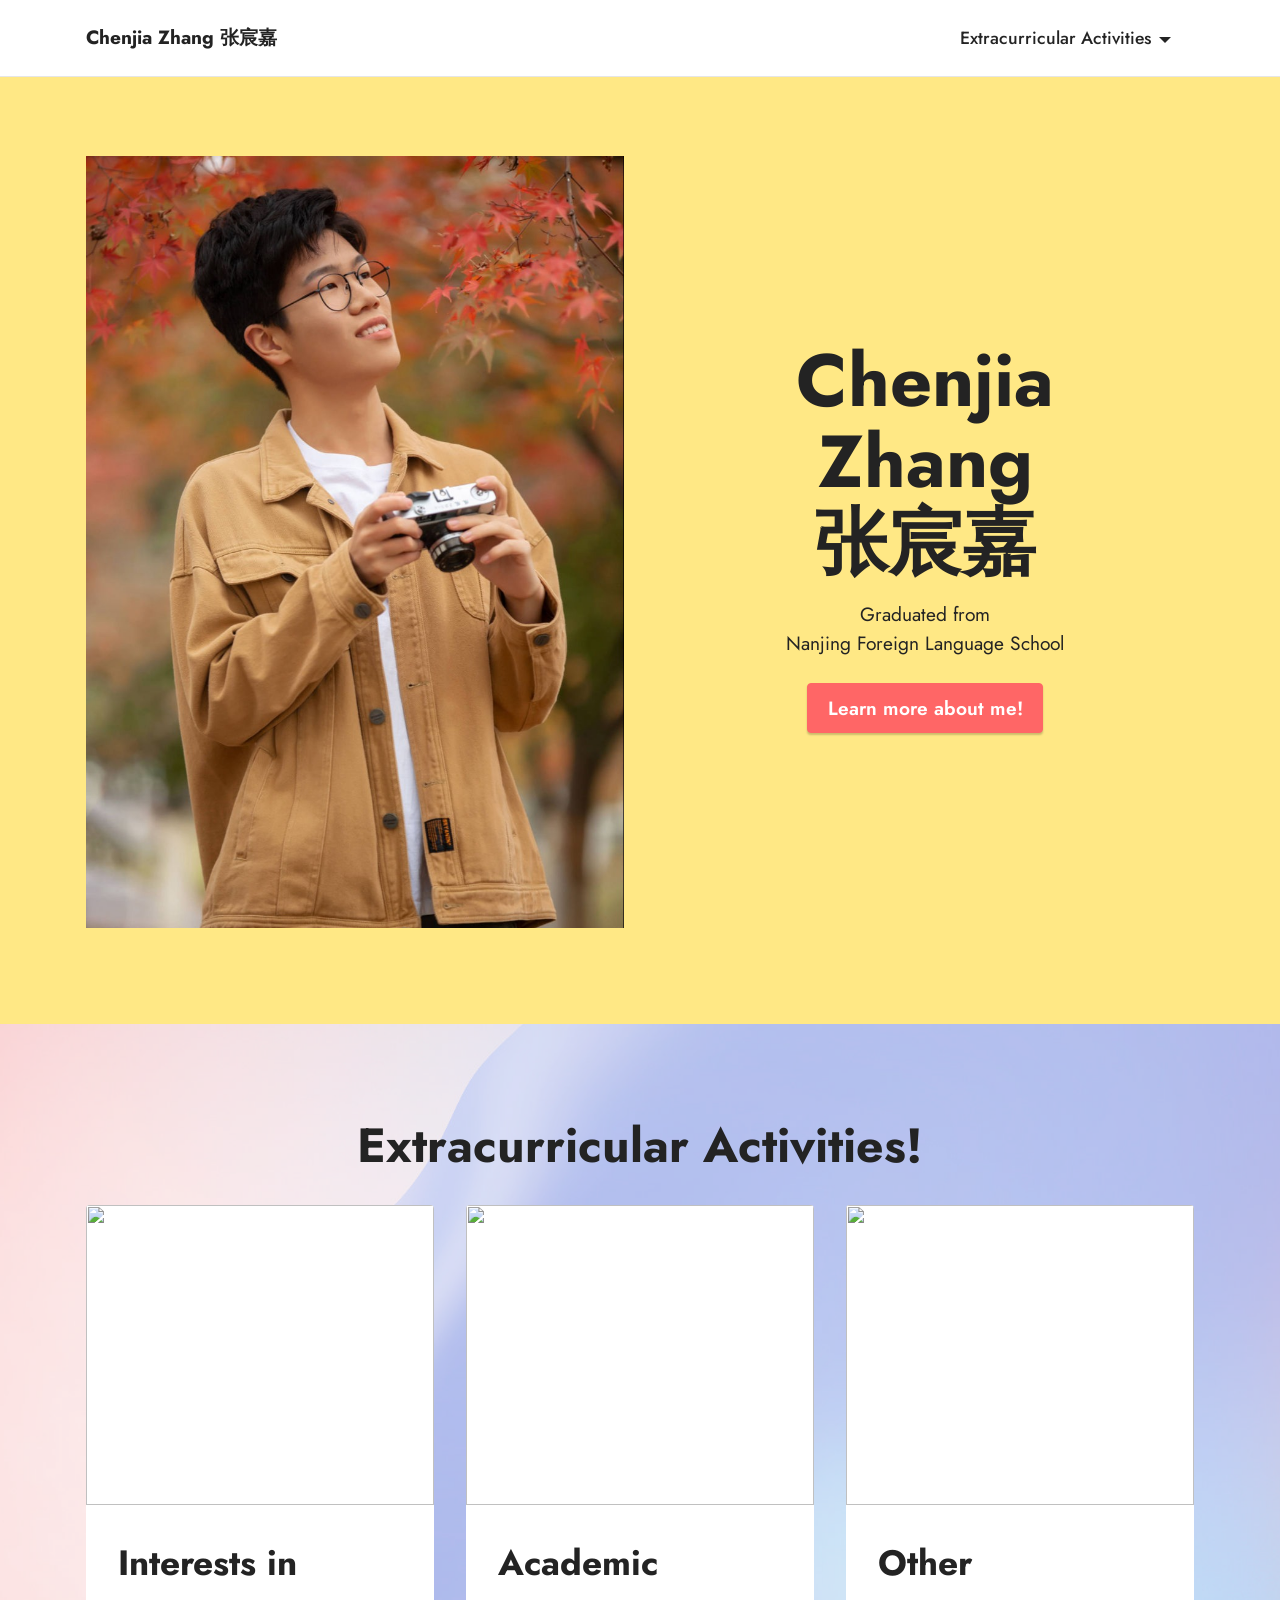
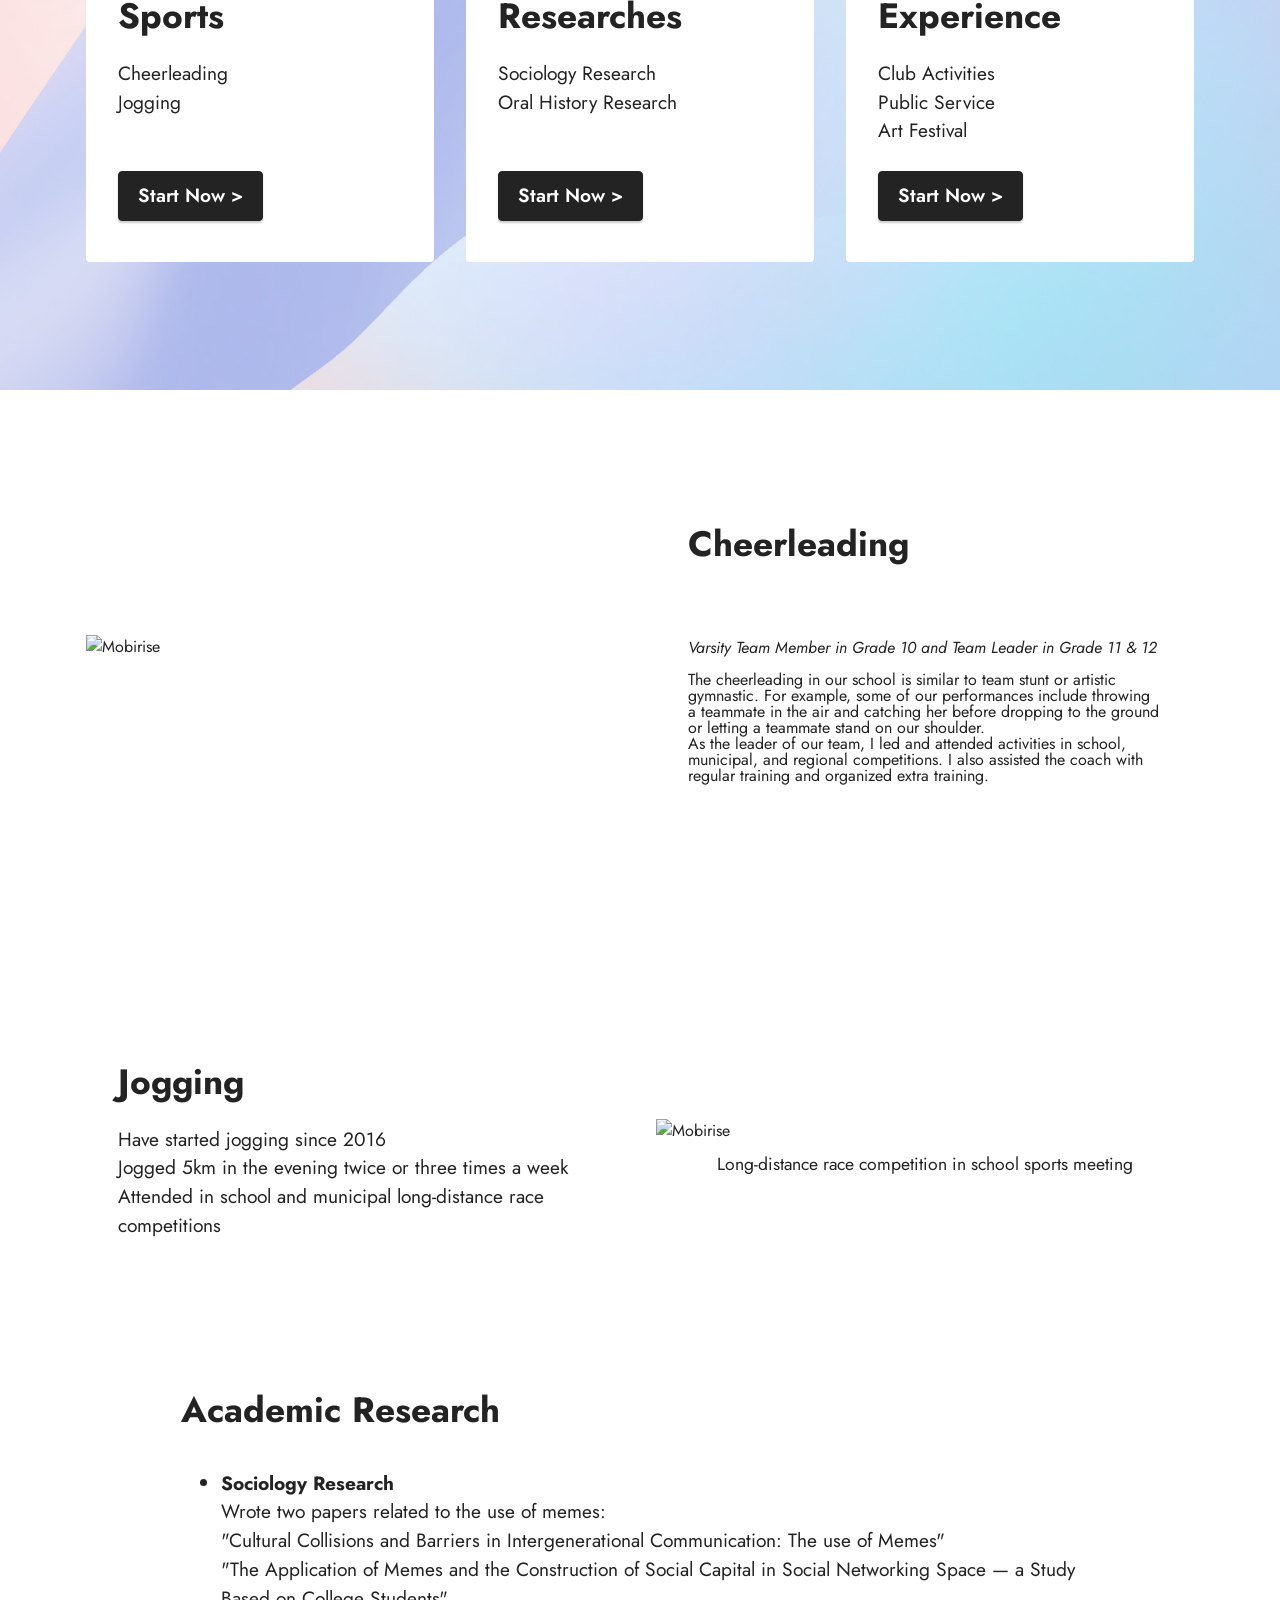
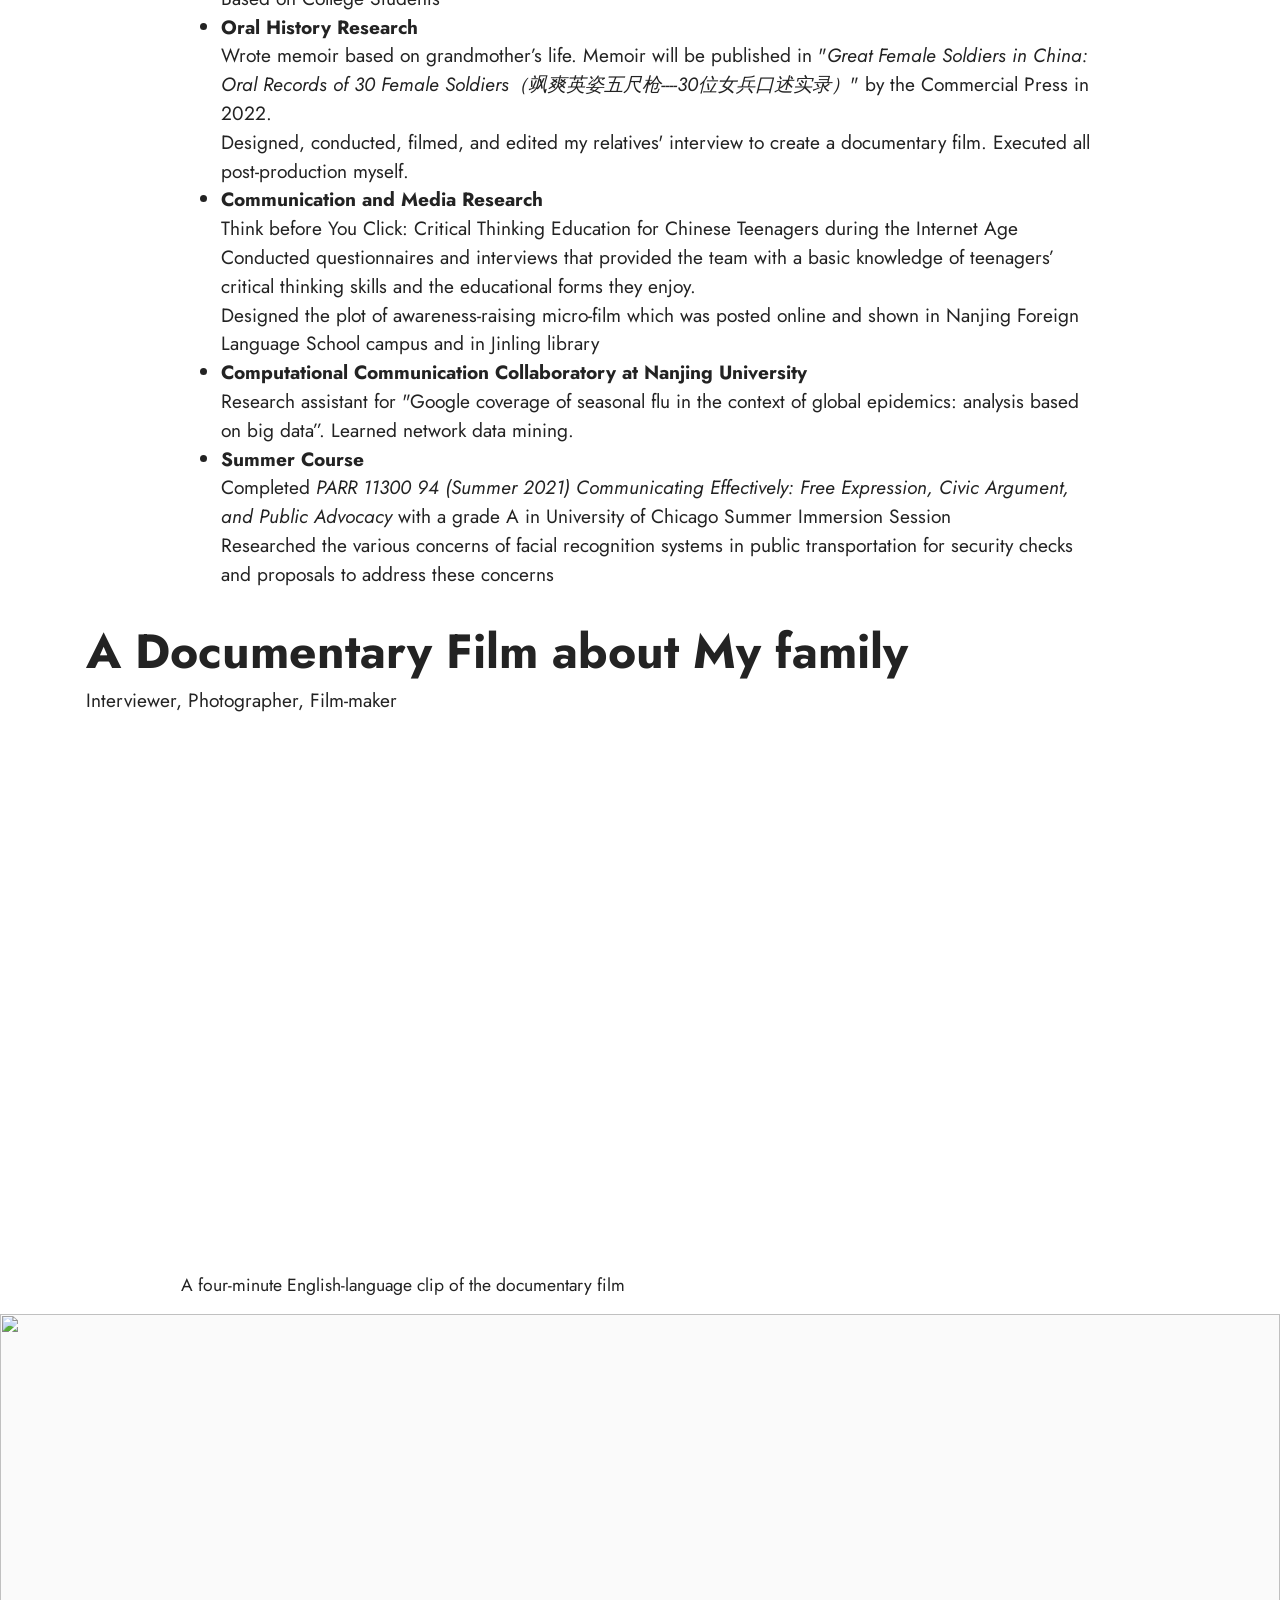
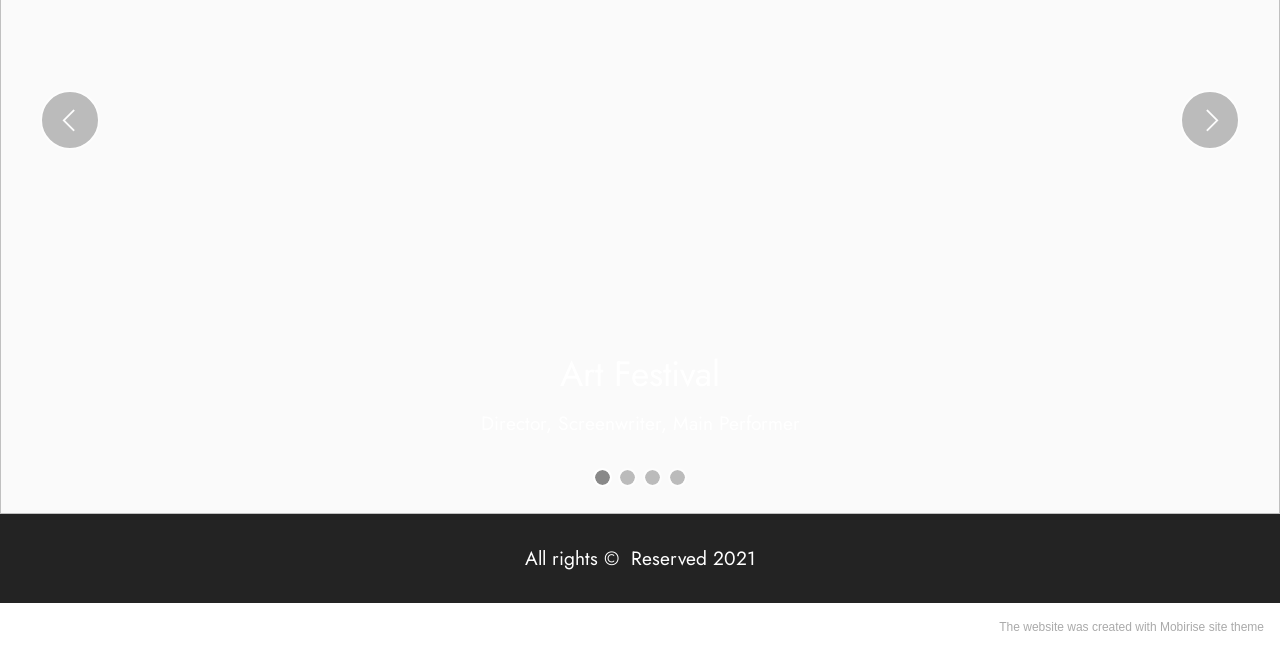
==== commit ae2c6aad: "Add files via upload" ====
--- a/index.html
+++ b/index.html
@@ -44,7 +44,7 @@
                 </div>
             </button>
             <div class="collapse navbar-collapse" id="navbarSupportedContent">
-                <ul class="navbar-nav nav-dropdown nav-right" data-app-modern-menu="true"><li class="nav-item dropdown"><a class="nav-link link text-black text-primary dropdown-toggle display-4" href="#" aria-expanded="false" data-toggle="dropdown-submenu">Extracurricular Activities!</a><div class="dropdown-menu"><a class="text-black text-primary dropdown-item display-4" href="#" aria-expanded="false">Interests in Sports</a><a class="text-black text-primary dropdown-item display-4" href="#" aria-expanded="false">Academic Performance</a><a class="text-black text-primary dropdown-item display-4" href="#" aria-expanded="false">Other Experience</a></div></li><li class="nav-item dropdown"><a class="nav-link link text-black text-primary dropdown-toggle display-4" href="#" aria-expanded="false" data-toggle="dropdown-submenu">More Details about Me!</a><div class="dropdown-menu"><a class="text-black text-primary dropdown-item display-4" href="index.html#content5-11" aria-expanded="false">Favorite Book</a></div></li></ul>
+                <ul class="navbar-nav nav-dropdown nav-right" data-app-modern-menu="true"><li class="nav-item dropdown"><a class="nav-link link text-black text-primary dropdown-toggle display-4" href="#" aria-expanded="true" data-toggle="dropdown-submenu">Extracurricular Activities</a><div class="dropdown-menu"><a class="text-black text-primary dropdown-item display-4" href="index.html#image1-y" aria-expanded="false">Interests in Sports</a><a class="text-black text-primary dropdown-item display-4" href="index.html#content14-15" aria-expanded="false">Academic Research</a><a class="text-black text-primary dropdown-item display-4" href="index.html#slider1-10" aria-expanded="false">Other Experience</a></div></li></ul>
                 
                 
             </div>
@@ -87,12 +87,12 @@
             <div class="item features-image сol-12 col-md-6 col-lg-4">
                 <div class="item-wrapper">
                     <div class="item-img">
-                        <img src="assets/images/product2.jpg" alt="" title="">
+                        <img src="assets/images/wechatimg64-2-563x421.jpeg" alt="" title="">
                     </div>
                     <div class="item-content">
                         <h5 class="item-title mbr-fonts-style display-5"><strong>Interests in Sports</strong></h5>
-                        <h6 class="item-subtitle mbr-fonts-style mt-1 display-7">1</h6>
-                        <p class="mbr-text mbr-fonts-style mt-3 display-7">Cheerleading<br>jogging</p>
+                        <h6 class="item-subtitle mbr-fonts-style mt-1 display-7"></h6>
+                        <p class="mbr-text mbr-fonts-style mt-3 display-7">Cheerleading<br>Jogging</p>
                     </div>
                     <div class="mbr-section-btn item-footer mt-2"><a href="index.html#image1-y" class="btn item-btn btn-black display-7" target="_blank">Start Now
                             &gt;</a></div>
@@ -101,28 +101,28 @@
             <div class="item features-image сol-12 col-md-6 col-lg-4">
                 <div class="item-wrapper">
                     <div class="item-img">
-                        <img src="assets/images/product3.jpg" alt="" title="">
+                        <img src="assets/images/wechatimg1371-563x422.jpg" alt="" title="">
                     </div>
                     <div class="item-content">
-                        <h5 class="item-title mbr-fonts-style display-5"><strong>Academic Performance</strong></h5>
-                        <h6 class="item-subtitle mbr-fonts-style mt-1 display-7">1</h6>
-                        <p class="mbr-text mbr-fonts-style mt-3 display-7">----</p>
-                    </div>
-                    <div class="mbr-section-btn item-footer mt-2"><a href="index.html#content8-w" class="btn item-btn btn-black display-7" target="_blank">Start Now
+                        <h5 class="item-title mbr-fonts-style display-5"><strong>Academic Researches</strong></h5>
+                        <h6 class="item-subtitle mbr-fonts-style mt-1 display-7"></h6>
+                        <p class="mbr-text mbr-fonts-style mt-3 display-7">Sociology Research<br>Oral History Research<br></p>
+                    </div>
+                    <div class="mbr-section-btn item-footer mt-2"><a href="index.html#content14-15" class="btn item-btn btn-black display-7" target="_blank">Start Now
                             &gt;</a></div>
                 </div>
             </div>
             <div class="item features-image сol-12 col-md-6 col-lg-4">
                 <div class="item-wrapper">
                     <div class="item-img">
-                        <img src="assets/images/product1.jpg" alt="" title="">
+                        <img src="assets/images/wechatimg1355-563x422.jpg" alt="" title="">
                     </div>
                     <div class="item-content">
                         <h5 class="item-title mbr-fonts-style display-5"><strong>Other Experience&nbsp;</strong></h5>
-                        <h6 class="item-subtitle mbr-fonts-style mt-1 display-7">1</h6>
-                        <p class="mbr-text mbr-fonts-style mt-3 display-7">Club activities<br>Public service activity<br>Short film &amp; Documentary</p>
-                    </div>
-                    <div class="mbr-section-btn item-footer mt-2"><a href="index.html#video4-x" class="btn item-btn btn-black display-7" target="_blank">Start Now
+                        <h6 class="item-subtitle mbr-fonts-style mt-1 display-7"></h6>
+                        <p class="mbr-text mbr-fonts-style mt-3 display-7">Club Activities<br>Public Service<br>Art Festival<br></p>
+                    </div>
+                    <div class="mbr-section-btn item-footer mt-2"><a href="index.html#slider1-10" class="btn item-btn btn-black display-7" target="_blank">Start Now
                             &gt;</a></div>
                 </div>
             </div>
@@ -140,16 +140,15 @@
         <div class="row align-items-center">
             <div class="col-12 col-lg-6">
                 <div class="image-wrapper">
-                    <img src="assets/images/4.jpg" alt="Mobirise">
-                    <p class="mbr-description mbr-fonts-style pt-2 align-center display-4">
-                    Image Description</p>
+                    <img src="assets/images/wechatimg66-1-877x1837.jpeg" alt="Mobirise">
+                    <p class="mbr-description mbr-fonts-style pt-2 align-center display-4"></p>
                 </div>
             </div>
             <div class="col-12 col-lg">
                 <div class="text-wrapper">
-                    <h3 class="mbr-section-title mbr-fonts-style mb-3 display-5"><strong>Cheerleading</strong></h3>
-                    <p class="mbr-text mbr-fonts-style display-7">
-                        Use Mobirise website building software to create multiple sites for commercial and non-profit projects. Click on the image in this block to replace it. You can add a description below your image, or on the side. If you want to hide some of the text fields, open the Block parameters, and uncheck relevant options.</p>
+                    <h3 class="mbr-section-title mbr-fonts-style mb-3 display-5"><strong>Cheerleading</strong><br><strong><br></strong></h3>
+                    <p class="mbr-text mbr-fonts-style display-7"></p><p><em>
+                        Varsity Team Member in Grade 10 and Team Leader in Grade 11 &amp; 12 </em><br><br>The cheerleading in our school is similar to team stunt or artistic gymnastic. For example, some of our performances include throwing a teammate in the air and catching&nbsp;her before dropping to the ground or letting a teammate stand on our shoulder. <br>As the leader of our team, I led and attended activities in school, municipal, and regional competitions. I also assisted the coach with regular training and organized extra training.<em><br></em></p><p></p>
                 </div>
             </div>
         </div>
@@ -165,63 +164,55 @@
         <div class="row align-items-center">
             <div class="col-12 col-lg-6">
                 <div class="image-wrapper">
-                    <img src="assets/images/5.jpg" alt="Mobirise">
-                    <p class="mbr-description mbr-fonts-style mt-2 align-center display-4">
-                        Image Description</p>
+                    <img src="assets/images/wechatimg1372-877x1169.jpeg" alt="Mobirise">
+                    <p class="mbr-description mbr-fonts-style mt-2 align-center display-4">Long-distance race competition in school sports meeting</p>
                 </div>
             </div>
             <div class="col-12 col-lg">
                 <div class="text-wrapper">
                     <h3 class="mbr-section-title mbr-fonts-style mb-3 display-5">
                         <strong>Jogging</strong></h3>
-                    <p class="mbr-text mbr-fonts-style display-7">
-                        Use Mobirise website building software to create multiple sites for commercial and non-profit projects. Click on the image in this block to replace it. You can add a description below your image, or on the side. If you want to hide some of the text fields, open the Block parameters, and uncheck relevant options.</p>
-                </div>
-            </div>
-        </div>
-    </div>
-</section>
-
-<section class="content8 cid-suyLobvkmK" id="content8-w">
+                    <p class="mbr-text mbr-fonts-style display-7">Have started jogging since 2016<br>Jogged 5km in the evening twice or three times a week<br>Attended in school and municipal long-distance race competitions</p>
+                </div>
+            </div>
+        </div>
+    </div>
+</section>
+
+<section class="content14 cid-sNB6N61Moj" id="content14-15">
+    
+    
     
     <div class="container">
         <div class="row justify-content-center">
-            <div class="counter-container col-md-12 col-lg-10">
-                <h4 class="mbr-section-title mbr-fonts-style mb-4 display-5">Academic Performance</h4>
-                <div class="mbr-text mbr-fonts-style display-7">
-                    <ul>
-                        <li><strong>1 www</strong><a href="https://mobiri.se/">Try it now!</a></li>
-                        <li><strong>2. </strong>aaaaa.</li><li><strong>3. 这边加一个标题</strong><span style="font-size: 1.2rem;">.</span></li><li> 4</li><li>5</li>
-                    </ul>
-                </div>
-            </div>
-        </div>
-    </div>
-</section>
-
-<section class="video4 cid-suyLY7oK3b" id="video4-x">
-    
-    
-    <div class="container">
-        <div class="title-wrapper mb-5">
-            <h4 class="mbr-section-title mbr-fonts-style mb-0 display-2">
-                <strong>Watch Video</strong>
-            </h4>
-        </div>
-        <div class="row align-items-center">
-            <div class="col-12 col-lg-6 video-block">
-                <div class="video-wrapper"><iframe class="mbr-embedded-video" src="https://www.youtube.com/embed/HujDEPAWboE?rel=0&amp;amp;showinfo=0&amp;autoplay=0&amp;loop=0" width="1280" height="720" frameborder="0" allowfullscreen></iframe></div>
-                <p class="mbr-description pt-2 mbr-fonts-style display-4">
-                    Video Description</p>
-            </div>
-            <div class="col-12 col-lg">
-                <div class="text-wrapper">
-                    <h5 class="mbr-section-subtitle mbr-fonts-style mb-3 display-5">
-                        <strong>Video with description</strong>
-                    </h5>
-                    <p class="mbr-text mbr-fonts-style display-7">
-                        Use Mobirise website building software to create multiple sites for commercial and non-profit projects. Click on the video preview in this block to add the link to your video. Make sure that your video is not private. You can add a description below the video. If you want to hide some of the text fields, open the Block parameters, and uncheck relevant options.</p>
-                </div>
+            <div class="col-md-12 col-lg-10">
+                    <h3 class="mbr-section-title mbr-fonts-style mb-4 display-5"><strong>Academic Research</strong></h3>
+                <ul class="list mbr-fonts-style display-7">
+                    <li><strong>Sociology Research</strong><br>Wrote two papers related to the use of memes: <br>"Cultural Collisions and Barriers in Intergenerational Communication: The use of Memes"<br>"The Application of Memes and the Construction of Social Capital in Social Networking Space — a Study Based on College Students"</li>
+                    <li><strong>Oral History Research</strong><br>Wrote memoir based on grandmother’s life. Memoir will be published in "<em>Great Female Soldiers in China: Oral Records of 30 Female Soldiers（飒爽英姿五尺枪----30位女兵口述实录）</em>" by the Commercial Press in 2022.&nbsp; &nbsp; &nbsp; &nbsp; &nbsp; &nbsp; <br>Designed, conducted, filmed, and edited my relatives' interview to create a documentary film. Executed all post-production myself.&nbsp;</li>
+                    <li><strong>Communication&nbsp;and Media Research</strong><br>Think before You Click: Critical Thinking Education for Chinese Teenagers during the Internet Age<br>Conducted questionnaires and interviews that provided the team with a basic knowledge of teenagers’ critical thinking skills and the educational forms they enjoy.
+<br>Designed the plot of awareness-raising micro-film which was posted online and shown in Nanjing Foreign Language School campus and in Jinling library&nbsp;</li>
+                    <li><strong>Computational Communication Collaboratory at Nanjing University</strong><br>Research assistant for "Google coverage of seasonal flu in the context of global epidemics: analysis based on big data”. Learned network data mining.</li>
+                    <li><strong>Summer Course<br></strong>Completed <em>PARR 11300 94 (Summer 2021) Communicating Effectively: Free Expression, Civic Argument, and Public Advocacy </em>with a grade A in University of Chicago Summer Immersion Session<br>Researched the various concerns of facial recognition systems in public transportation for security checks and proposals to address these concerns</li>
+                </ul>
+            </div>
+        </div>
+    </div>
+</section>
+
+<section class="video2 cid-sNAXU0MBds" id="video2-14">
+    
+    
+    <div class="container">
+        <div class="mbr-section-head">
+            <h4 class="mbr-section-title mbr-fonts-style mb-0 display-2"><strong>A Documentary Film about My family</strong></h4>
+            <h5 class="mbr-section-subtitle mbr-fonts-style mb-0 mt-2 display-7">Interviewer, Photographer, Film-maker&nbsp;</h5>
+        </div>
+        <div class="row justify-content-center mt-4">
+            <div class="col-12 col-md-10 video-block">
+                <div class="video-wrapper"><iframe class="mbr-embedded-video" src="https://drive.google.com/file/d/1L464XrvSEbd1i0HLpZRPCZgQAQXhWJRv/view?usp=sharing&amp;loop=0&amp;autoplay=0" width="1280" height="720" frameborder="0" allowfullscreen></iframe></div>
+                <p class="mbr-text pt-2 mbr-fonts-style display-4">
+                     A four-minute English-language clip of the documentary film</p>
             </div>
         </div>
     </div>
@@ -229,162 +220,66 @@
 
 <section class="slider1 cid-suyMcZ5f8q" id="slider1-10">
     
-    <div class="carousel slide" id="suD60n41Hn" data-ride="carousel" data-interval="5000">
+    <div class="carousel slide" id="sNBr6npVBY" data-ride="carousel" data-interval="5000">
         <ol class="carousel-indicators">
-            <li data-slide-to="0" class="active" data-target="#suD60n41Hn"></li>
-            <li data-slide-to="1" data-target="#suD60n41Hn"></li>
-            <li data-slide-to="2" data-target="#suD60n41Hn"></li><li data-slide-to="3" data-target="#suD60n41Hn"></li>
+            <li data-slide-to="0" class="active" data-target="#sNBr6npVBY"></li>
+            <li data-slide-to="1" data-target="#sNBr6npVBY"></li>
+            <li data-slide-to="2" data-target="#sNBr6npVBY"></li><li data-slide-to="3" data-target="#sNBr6npVBY"></li>
         </ol>
         <div class="carousel-inner">
             <div class="carousel-item slider-image item active">
                 <div class="item-wrapper">
-                    <img class="d-block w-100" src="assets/images/background3.jpg">
+                    <img class="d-block w-100" src="assets/images/wechatimg1411-1900x1520.jpg" data-slide-to="0">
                     
                     <div class="carousel-caption">
-                        <h5 class="mbr-section-subtitle mbr-fonts-style display-5">Other experience</h5>
-                        <p class="mbr-section-text mbr-fonts-style display-7">Click on the image to edit slides.</p>
-                    </div>
-                </div>
-            </div>
-            <div class="carousel-item slider-image item">
-                <div class="item-wrapper">
-                    <img class="d-block w-100" src="assets/images/background5.jpg">
+                        <h5 class="mbr-section-subtitle mbr-fonts-style display-5">Art Festival</h5>
+                        <p class="mbr-section-text mbr-fonts-style display-7">Director, Screenwriter, Main Performer </p>
+                    </div>
+                </div>
+            </div><div class="carousel-item slider-image item">
+                <div class="item-wrapper">
+                    <img class="d-block w-100" src="assets/images/wechatimg1410-1900x1069.jpg" data-slide-to="1">
                     
                     <div class="carousel-caption">
                         <h5 class="mbr-section-subtitle mbr-fonts-style display-5">
-                            <strong>Full-Width Slider</strong>
-                        </h5>
-                        <p class="mbr-section-text mbr-fonts-style display-7">Click on the image to edit slides.</p>
-                    </div>
-                </div>
-            </div>
-            <div class="carousel-item slider-image item">
-                <div class="item-wrapper">
-                    <img class="d-block w-100" src="assets/images/background8.jpg">
+                            <strong>Art Festival</strong></h5>
+                        <p class="mbr-section-text mbr-fonts-style display-7">Director, Screenwriter, Main Performer</p>
+                    </div>
+                </div>
+            </div><div class="carousel-item slider-image item">
+                <div class="item-wrapper">
+                    <img class="d-block w-100" src="assets/images/wechatimg65-1900x1425.jpg" data-slide-to="2">
+                    
+                    <div class="carousel-caption">
+                        <h5 class="mbr-section-subtitle mbr-fonts-style display-5"><strong>Online Teaching Assistance</strong></h5>
+                        <p class="mbr-section-text mbr-fonts-style display-7">Volunteer, Teacher</p>
+                    </div>
+                </div>
+            </div><div class="carousel-item slider-image item">
+                <div class="item-wrapper">
+                    <img class="d-block w-100" src="assets/images/wechatimg1418-1716x1287.jpg" data-slide-to="3">
                     
                     <div class="carousel-caption">
                         <h5 class="mbr-section-subtitle mbr-fonts-style display-5">
-                            <strong>Full-Width Slider</strong>
-                        </h5>
-                        <p class="mbr-section-text mbr-fonts-style display-7">Click on the image to edit slides.</p>
-                    </div>
-                </div>
-            </div><div class="carousel-item slider-image item">
-                <div class="item-wrapper">
-                    <img class="d-block w-100" src="assets/images/314e251f95cad1c80889c3b97f3e6709c93d5179-1716x2550.jpg">
-                    
-                    <div class="carousel-caption">
-                        <h5 class="mbr-section-subtitle mbr-fonts-style display-5">
-                            <strong>Full-Width Slider</strong>
-                        </h5>
-                        <p class="mbr-section-text mbr-fonts-style display-7">Click on the image to edit slides.</p>
-                    </div>
-                </div>
-            </div>
-        </div>
-        <a class="carousel-control carousel-control-prev" role="button" data-slide="prev" href="#suD60n41Hn">
+                            <strong>Club Presentation</strong></h5>
+                        <p class="mbr-section-text mbr-fonts-style display-7">Founder, Club President      </p>
+                    </div>
+                </div>
+            </div>
+            
+            
+        </div>
+        <a class="carousel-control carousel-control-prev" role="button" data-slide="prev" href="#sNBr6npVBY">
             <span class="mobi-mbri mobi-mbri-arrow-prev" aria-hidden="true"></span>
             <span class="sr-only">Previous</span>
         </a>
-        <a class="carousel-control carousel-control-next" role="button" data-slide="next" href="#suD60n41Hn">
+        <a class="carousel-control carousel-control-next" role="button" data-slide="next" href="#sNBr6npVBY">
             <span class="mobi-mbri mobi-mbri-arrow-next" aria-hidden="true"></span>
             <span class="sr-only">Next</span>
         </a>
     </div>
 </section>
 
-<section class="content5 cid-suyNjw2w4q" id="content5-11">
-    
-    <div class="container">
-        <div class="row justify-content-center">
-            <div class="col-md-12 col-lg-10">
-                
-                <h4 class="mbr-section-subtitle mbr-fonts-style mb-4 display-5">More Details about Me!</h4>
-                <p class="mbr-text mbr-fonts-style display-7">What is my favorite book? <a href="index.html#image1-12" class="text-primary" style=""><em>Learn More</em></a><br>Who is my role-model?<br>XXXXXXX<br><br></p>
-            </div>
-        </div>
-    </div>
-</section>
-
-<section class="image1 cid-suyNPgpOoN" id="image1-12">
-    
-
-    
-
-    <div class="container">
-        <div class="row align-items-center">
-            <div class="col-12 col-lg-6">
-                <div class="image-wrapper">
-                    <img src="assets/images/314e251f95cad1c80889c3b97f3e6709c93d5179-1020x1516.jpg" alt="Mobirise">
-                    <p class="mbr-description mbr-fonts-style pt-2 align-center display-4">
-                    The Murder of Roger Ackroyd&nbsp;<br>by&nbsp;Agatha Christie</p>
-                </div>
-            </div>
-            <div class="col-12 col-lg">
-                <div class="text-wrapper">
-                    <h3 class="mbr-section-title mbr-fonts-style mb-3 display-5"><strong>The Murder of Roger Ackroyd</strong><br><br></h3>
-                    <p class="mbr-text mbr-fonts-style display-7">
-                        如何添加文本框?<br>无法添加</p>
-                </div>
-            </div>
-        </div>
-    </div>
-</section>
-
-<section class="team2 cid-suyNUViqWE" xmlns="http://www.w3.org/1999/html" id="team2-13">
-    
-    
-    <div class="container">
-        <div class="card">
-            <div class="card-wrapper">
-                <div class="row align-items-center">
-                    <div class="col-12 col-md-4">
-                        <div class="image-wrapper">
-                            <img src="assets/images/team1.jpg" alt="Mobirise">
-                        </div>
-                    </div>
-                    <div class="col-12 col-md">
-                        <div class="card-box">
-                            <h5 class="card-title mbr-fonts-style m-0 display-5">
-                                <strong>John Smith</strong>
-                            </h5>
-                            <h6 class="mbr-fonts-style mb-3 display-4">
-                                <strong>Programmer</strong>
-                            </h6>
-                            <p class="mbr-text mbr-fonts-style display-7">社会科学中的人物<br>Duncan Watts (澳大利亚人)</p>
-                            
-                        </div>
-                    </div>
-                </div>
-            </div>
-        </div>
-        <div class="card">
-            <div class="card-wrapper">
-                <div class="row align-items-center">
-                    <div class="col-12 col-md-4">
-                        <div class="image-wrapper">
-                            <img src="assets/images/team2.jpg" alt="Mobirise">
-                        </div>
-                    </div>
-                    <div class="col-12 col-md">
-                        <div class="card-box">
-                            <h5 class="card-title mbr-fonts-style m-0 display-5">
-                                <strong>Ann Brown</strong>
-                            </h5>
-                            <h6 class="mbr-fonts-style mb-3 display-4">
-                                <strong>Manager</strong>
-                            </h6>
-                            <p class="mbr-text mbr-fonts-style display-7">提供cv下载的地方</p>
-                            
-                        </div>
-                    </div>
-                </div>
-            </div>
-        </div>
-        
-    </div>
-</section>
-
 <section class="footer7 cid-suxsDgGBi2" once="footers" id="footer7-p">
 
     
@@ -398,7 +293,7 @@
             </div>
         </div>
     </div>
-</section><section style="background-color: #fff; font-family: -apple-system, BlinkMacSystemFont, 'Segoe UI', 'Roboto', 'Helvetica Neue', Arial, sans-serif; color:#aaa; font-size:12px; padding: 0; align-items: center; display: flex;"><a href="https://mobirise.site/i" style="flex: 1 1; height: 3rem; padding-left: 1rem;"></a><p style="flex: 0 0 auto; margin:0; padding-right:1rem;">Created with Mobirise <a href="https://mobirise.site/u" style="color:#aaa;">site</a> themes</p></section><script src="assets/web/assets/jquery/jquery.min.js"></script>  <script src="assets/popper/popper.min.js"></script>  <script src="assets/tether/tether.min.js"></script>  <script src="assets/bootstrap/js/bootstrap.min.js"></script>  <script src="assets/smoothscroll/smooth-scroll.js"></script>  <script src="assets/playervimeo/vimeo_player.js"></script>  <script src="assets/dropdown/js/nav-dropdown.js"></script>  <script src="assets/dropdown/js/navbar-dropdown.js"></script>  <script src="assets/touchswipe/jquery.touch-swipe.min.js"></script>  <script src="assets/theme/js/script.js"></script>  
+</section><section style="background-color: #fff; font-family: -apple-system, BlinkMacSystemFont, 'Segoe UI', 'Roboto', 'Helvetica Neue', Arial, sans-serif; color:#aaa; font-size:12px; padding: 0; align-items: center; display: flex;"><a href="https://mobirise.site/v" style="flex: 1 1; height: 3rem; padding-left: 1rem;"></a><p style="flex: 0 0 auto; margin:0; padding-right:1rem;"><a href="https://mobirise.site/q" style="color:#aaa;">The website</a> was created with Mobirise site theme</p></section><script src="assets/web/assets/jquery/jquery.min.js"></script>  <script src="assets/popper/popper.min.js"></script>  <script src="assets/tether/tether.min.js"></script>  <script src="assets/bootstrap/js/bootstrap.min.js"></script>  <script src="assets/smoothscroll/smooth-scroll.js"></script>  <script src="assets/playervimeo/vimeo_player.js"></script>  <script src="assets/dropdown/js/nav-dropdown.js"></script>  <script src="assets/dropdown/js/navbar-dropdown.js"></script>  <script src="assets/touchswipe/jquery.touch-swipe.min.js"></script>  <script src="assets/theme/js/script.js"></script>  
   
   
 </body>
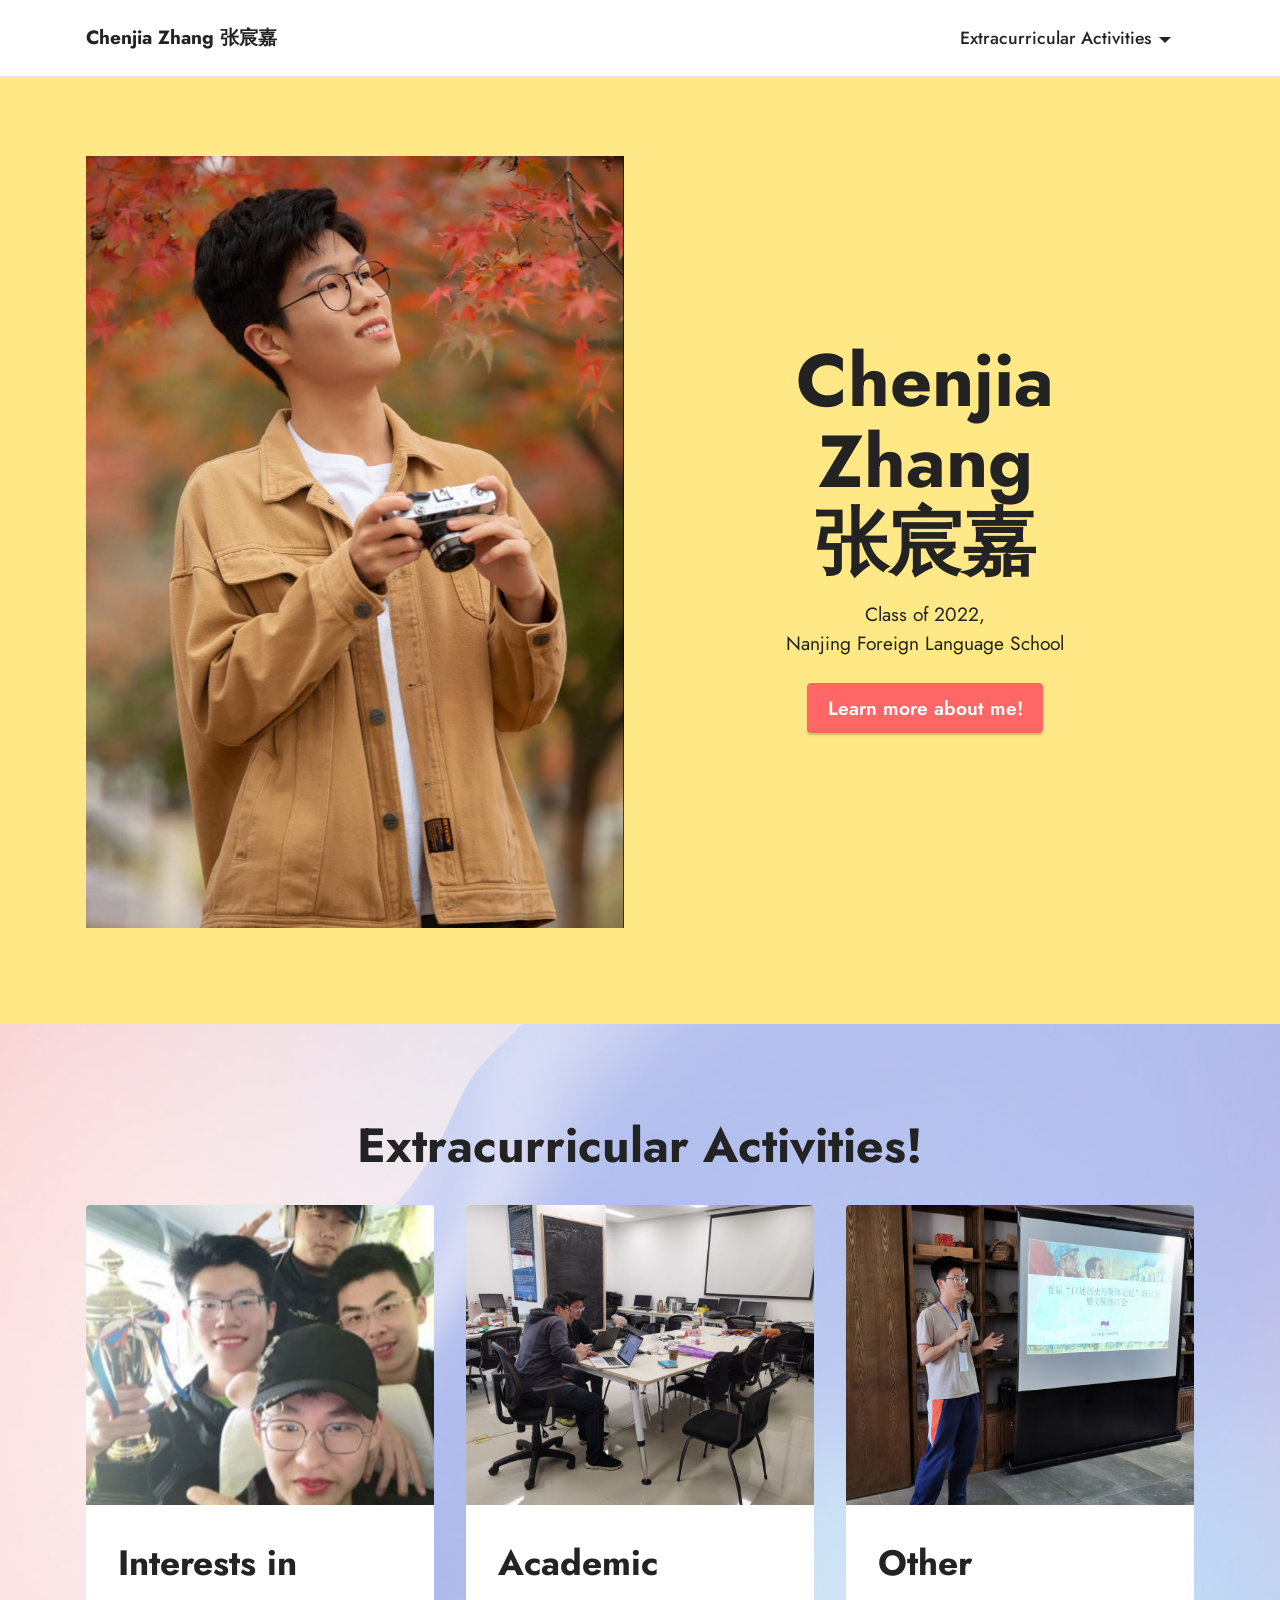
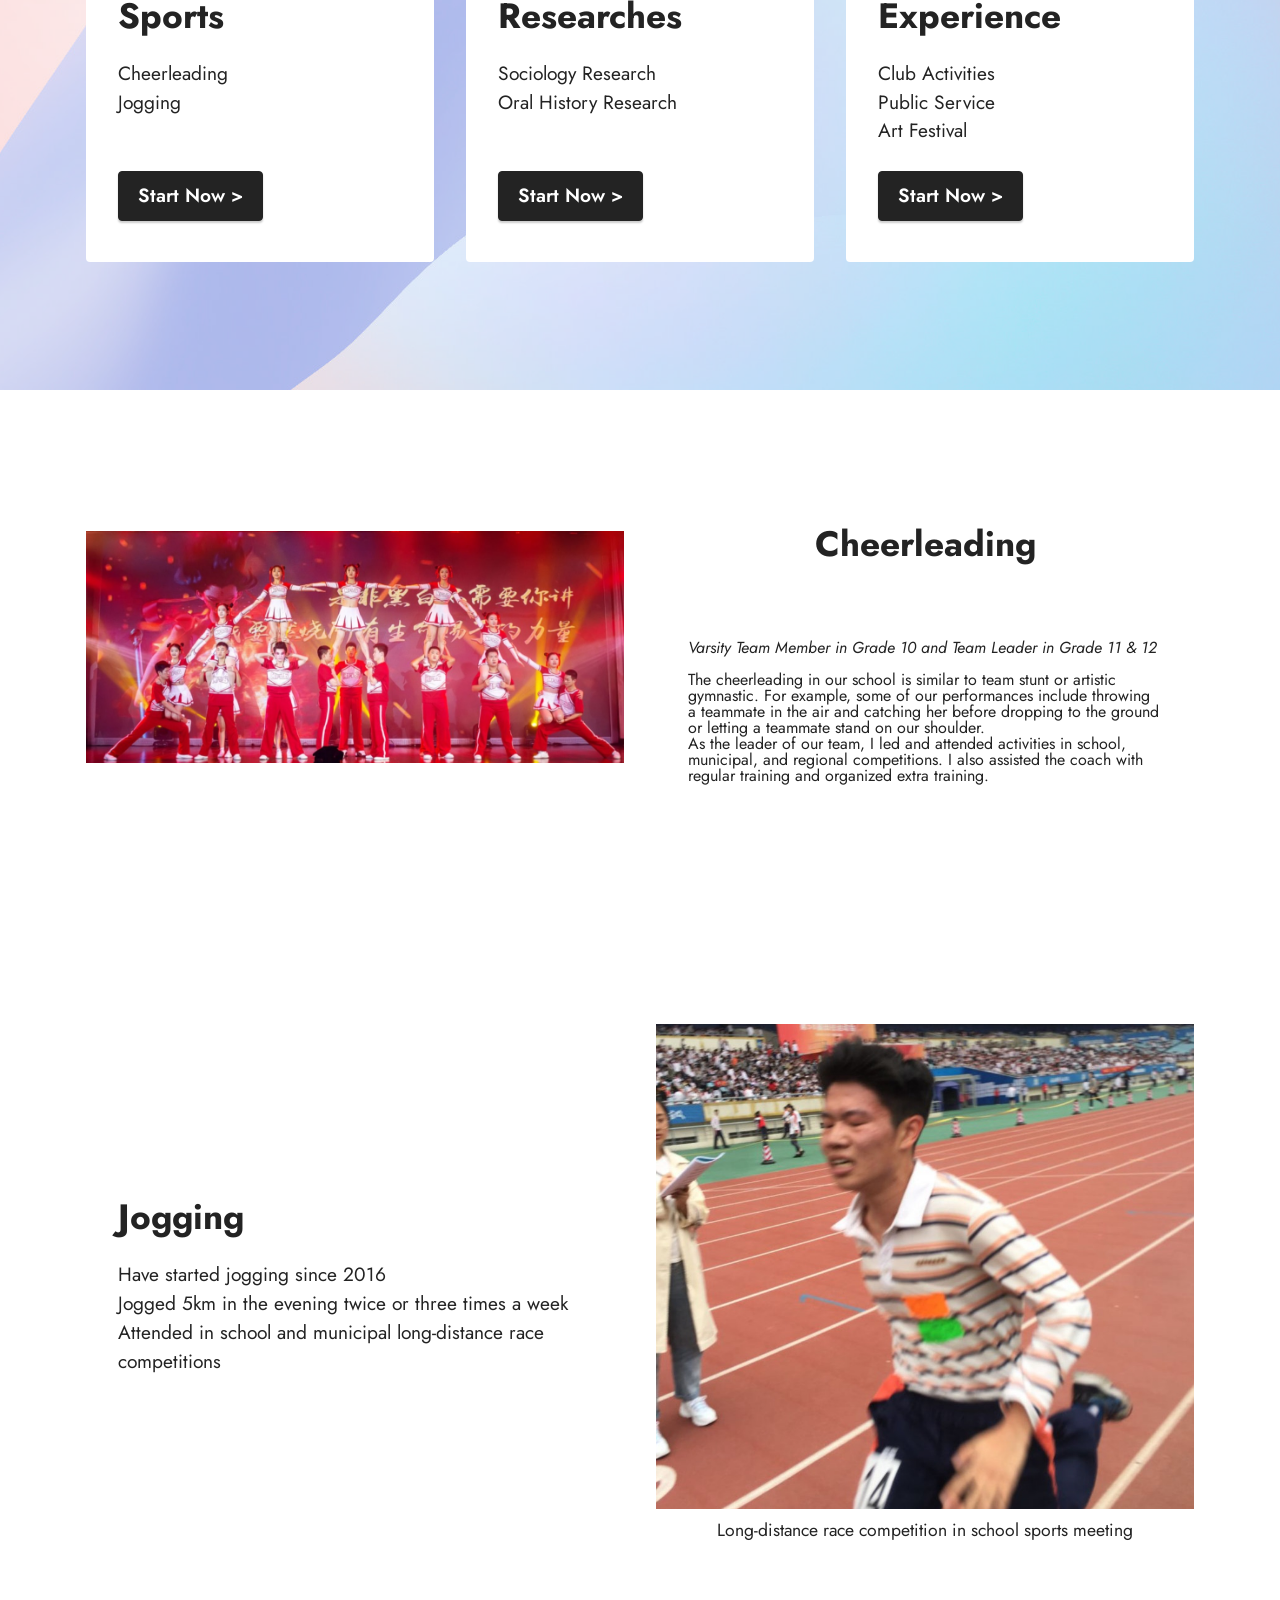
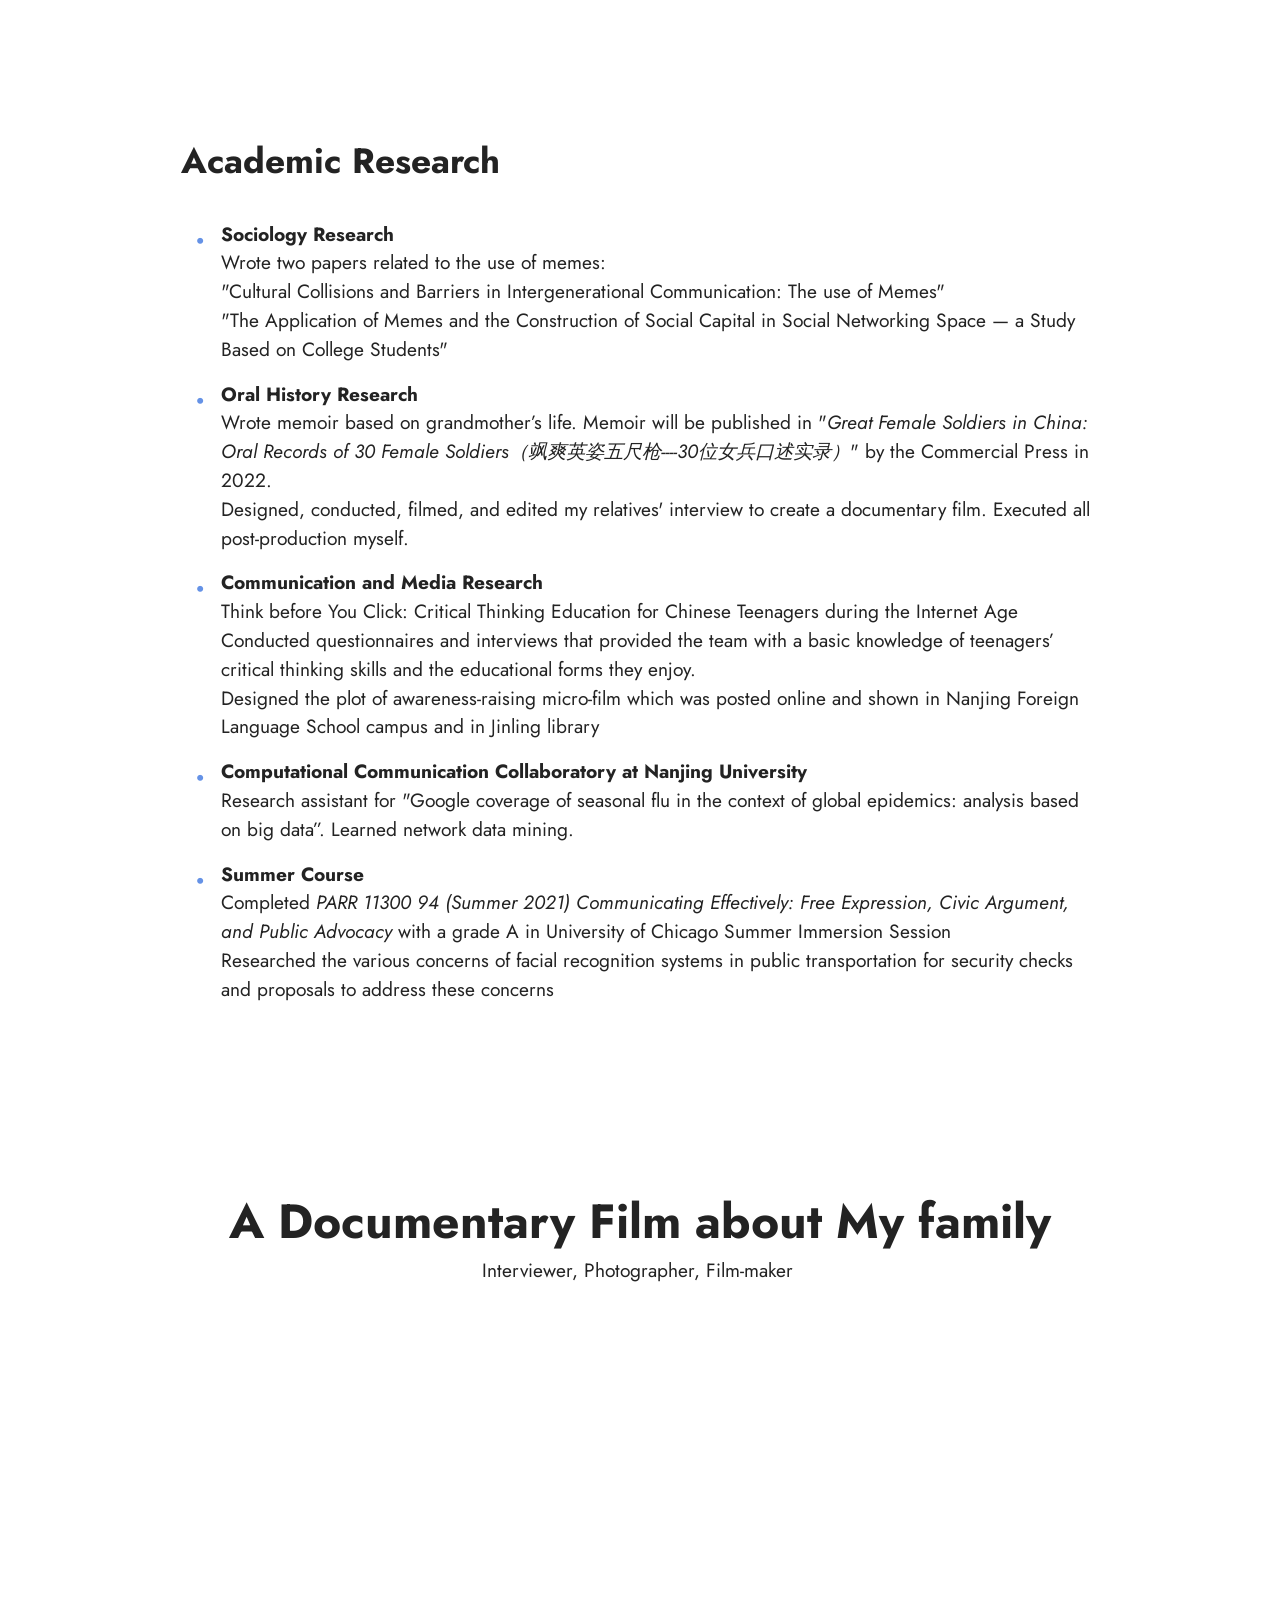
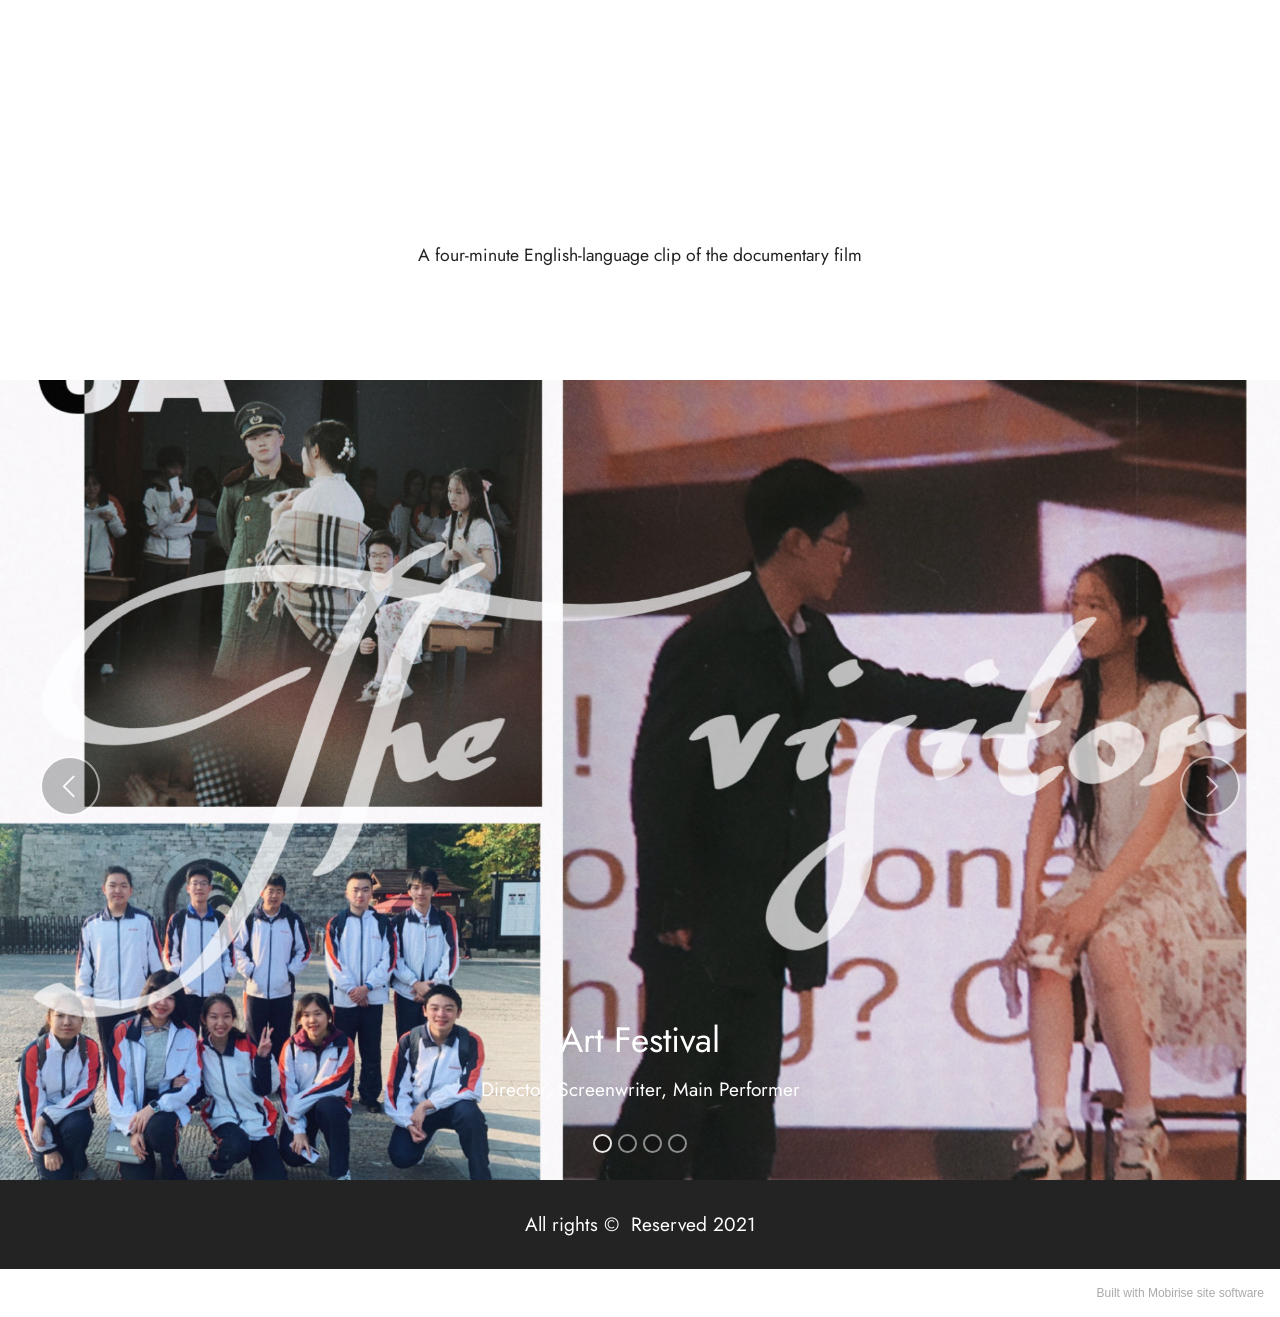
==== commit b54a6cf6: "Add files via upload" ====
--- a/index.html
+++ b/index.html
@@ -67,7 +67,7 @@
             <div class="col-12 col-md">
                 <div class="text-wrapper text-center">
                     <h1 class="mbr-section-title mbr-fonts-style mb-3 display-1"><strong>Chenjia</strong><br><strong>Zhang</strong><br><strong>张宸嘉</strong></h1>
-                    <p class="mbr-text mbr-fonts-style display-7">Graduated from <br>Nanjing Foreign Language School</p>
+                    <p class="mbr-text mbr-fonts-style display-7">Class of 2022,<br>Nanjing Foreign Language School</p>
                     <div class="mbr-section-btn mt-3"><a class="btn btn-secondary display-7" href="index.html#features4-t">Learn more about me!</a></div>
                 </div>
             </div>
@@ -220,11 +220,11 @@
 
 <section class="slider1 cid-suyMcZ5f8q" id="slider1-10">
     
-    <div class="carousel slide" id="sNBr6npVBY" data-ride="carousel" data-interval="5000">
+    <div class="carousel slide" id="sNHEO6jBpU" data-ride="carousel" data-interval="5000">
         <ol class="carousel-indicators">
-            <li data-slide-to="0" class="active" data-target="#sNBr6npVBY"></li>
-            <li data-slide-to="1" data-target="#sNBr6npVBY"></li>
-            <li data-slide-to="2" data-target="#sNBr6npVBY"></li><li data-slide-to="3" data-target="#sNBr6npVBY"></li>
+            <li data-slide-to="0" class="active" data-target="#sNHEO6jBpU"></li>
+            <li data-slide-to="1" data-target="#sNHEO6jBpU"></li>
+            <li data-slide-to="2" data-target="#sNHEO6jBpU"></li><li data-slide-to="3" data-target="#sNHEO6jBpU"></li>
         </ol>
         <div class="carousel-inner">
             <div class="carousel-item slider-image item active">
@@ -269,11 +269,11 @@
             
             
         </div>
-        <a class="carousel-control carousel-control-prev" role="button" data-slide="prev" href="#sNBr6npVBY">
+        <a class="carousel-control carousel-control-prev" role="button" data-slide="prev" href="#sNHEO6jBpU">
             <span class="mobi-mbri mobi-mbri-arrow-prev" aria-hidden="true"></span>
             <span class="sr-only">Previous</span>
         </a>
-        <a class="carousel-control carousel-control-next" role="button" data-slide="next" href="#sNBr6npVBY">
+        <a class="carousel-control carousel-control-next" role="button" data-slide="next" href="#sNHEO6jBpU">
             <span class="mobi-mbri mobi-mbri-arrow-next" aria-hidden="true"></span>
             <span class="sr-only">Next</span>
         </a>
@@ -293,7 +293,7 @@
             </div>
         </div>
     </div>
-</section><section style="background-color: #fff; font-family: -apple-system, BlinkMacSystemFont, 'Segoe UI', 'Roboto', 'Helvetica Neue', Arial, sans-serif; color:#aaa; font-size:12px; padding: 0; align-items: center; display: flex;"><a href="https://mobirise.site/v" style="flex: 1 1; height: 3rem; padding-left: 1rem;"></a><p style="flex: 0 0 auto; margin:0; padding-right:1rem;"><a href="https://mobirise.site/q" style="color:#aaa;">The website</a> was created with Mobirise site theme</p></section><script src="assets/web/assets/jquery/jquery.min.js"></script>  <script src="assets/popper/popper.min.js"></script>  <script src="assets/tether/tether.min.js"></script>  <script src="assets/bootstrap/js/bootstrap.min.js"></script>  <script src="assets/smoothscroll/smooth-scroll.js"></script>  <script src="assets/playervimeo/vimeo_player.js"></script>  <script src="assets/dropdown/js/nav-dropdown.js"></script>  <script src="assets/dropdown/js/navbar-dropdown.js"></script>  <script src="assets/touchswipe/jquery.touch-swipe.min.js"></script>  <script src="assets/theme/js/script.js"></script>  
+</section><section style="background-color: #fff; font-family: -apple-system, BlinkMacSystemFont, 'Segoe UI', 'Roboto', 'Helvetica Neue', Arial, sans-serif; color:#aaa; font-size:12px; padding: 0; align-items: center; display: flex;"><a href="https://mobirise.site/g" style="flex: 1 1; height: 3rem; padding-left: 1rem;"></a><p style="flex: 0 0 auto; margin:0; padding-right:1rem;"><a href="https://mobirise.site/i" style="color:#aaa;">Built with Mobirise</a> site software</p></section><script src="assets/web/assets/jquery/jquery.min.js"></script>  <script src="assets/popper/popper.min.js"></script>  <script src="assets/tether/tether.min.js"></script>  <script src="assets/bootstrap/js/bootstrap.min.js"></script>  <script src="assets/smoothscroll/smooth-scroll.js"></script>  <script src="assets/playervimeo/vimeo_player.js"></script>  <script src="assets/dropdown/js/nav-dropdown.js"></script>  <script src="assets/dropdown/js/navbar-dropdown.js"></script>  <script src="assets/touchswipe/jquery.touch-swipe.min.js"></script>  <script src="assets/theme/js/script.js"></script>  
   
   
 </body>
--- a/assets/mobirise/css/mbr-additional.css
+++ b/assets/mobirise/css/mbr-additional.css
@@ -789,6 +789,9 @@
     padding: 2rem;
   }
 }
+.cid-suyM1bA5I9 .mbr-section-title {
+  text-align: center;
+}
 .cid-suyM1SXwir {
   padding-top: 6rem;
   padding-bottom: 6rem;
@@ -810,53 +813,41 @@
     padding: 2rem;
   }
 }
-.cid-suyLobvkmK {
+.cid-sNB6N61Moj {
   padding-top: 5rem;
   padding-bottom: 5rem;
   background-color: #ffffff;
 }
-.cid-suyLobvkmK .counter-container ul {
+.cid-sNB6N61Moj ul {
+  list-style: none;
   margin: 0;
-  list-style: none;
   padding-left: 2.5rem;
 }
-.cid-suyLobvkmK .counter-container ul li {
+.cid-sNB6N61Moj li {
+  position: relative;
   margin-bottom: 1rem;
-  list-style: none;
-  position: relative;
-  padding-left: 1rem;
-}
-.cid-suyLobvkmK .counter-container ul li:before {
+}
+.cid-sNB6N61Moj ul li::before {
   position: absolute;
-  left: -40px;
-  content: "";
-  display: flex;
-  justify-content: center;
-  align-items: center;
-  color: #ffffff;
-  background-color: #6592e6;
-  width: 40px;
-  height: 40px;
-  border-radius: 50%;
-  margin-top: 5px;
-  content: "✓";
-}
-.cid-suyLY7oK3b {
+  left: -1.6rem;
+  content: "\2022";
+  color: #6592e6;
+  font-weight: bold;
+  font-size: 2rem;
+  width: 1.6rem;
+}
+.cid-sNAXU0MBds {
   padding-top: 6rem;
   padding-bottom: 6rem;
   background-color: #ffffff;
 }
-.cid-suyLY7oK3b .video-wrapper iframe {
+.cid-sNAXU0MBds .video-wrapper iframe {
   width: 100%;
 }
-.cid-suyLY7oK3b .mbr-section-title,
-.cid-suyLY7oK3b .mbr-description {
+.cid-sNAXU0MBds .mbr-section-title,
+.cid-sNAXU0MBds .mbr-section-subtitle,
+.cid-sNAXU0MBds .mbr-text {
   text-align: center;
-}
-@media (min-width: 992px) {
-  .cid-suyLY7oK3b .text-wrapper {
-    padding: 2rem;
-  }
 }
 .cid-suyMcZ5f8q {
   padding-top: 0rem;
@@ -966,85 +957,6 @@
 @media (max-width: 768px) {
   .cid-suyMcZ5f8q .carousel-indicators {
     display: none !important;
-  }
-}
-.cid-suyNjw2w4q {
-  padding-top: 5rem;
-  padding-bottom: 5rem;
-  background-color: #ffffff;
-}
-.cid-suyNPgpOoN {
-  padding-top: 6rem;
-  padding-bottom: 6rem;
-  background-color: #ffffff;
-}
-@media (max-width: 991px) {
-  .cid-suyNPgpOoN .image-wrapper {
-    margin-bottom: 1rem;
-  }
-}
-.cid-suyNPgpOoN img {
-  width: 100%;
-}
-@media (min-width: 992px) {
-  .cid-suyNPgpOoN .text-wrapper {
-    padding: 2rem;
-  }
-}
-.cid-suyNUViqWE {
-  padding-top: 6rem;
-  padding-bottom: 6rem;
-  background-color: #fafafa;
-}
-.cid-suyNUViqWE .card:not(:nth-last-child(1)) {
-  margin-bottom: 2rem;
-}
-.cid-suyNUViqWE .card-wrapper {
-  background-color: #ffffff;
-  border-radius: 4px;
-}
-.cid-suyNUViqWE .image-wrapper img {
-  width: 100%;
-  object-fit: cover;
-}
-.cid-suyNUViqWE .social-row .soc-item {
-  display: inline-block;
-  text-align: center;
-  border-radius: 50%;
-  margin-right: 0.6rem;
-  margin-bottom: 1rem;
-  padding: 0.5rem;
-  border: 2px solid #6592e6;
-  transition: all 0.3s;
-}
-.cid-suyNUViqWE .social-row .soc-item .mbr-iconfont {
-  display: flex;
-  justify-content: center;
-  align-content: center;
-  color: #6592e6;
-  font-size: 1.5rem;
-  transition: all 0.3s;
-}
-.cid-suyNUViqWE .social-row .soc-item:hover {
-  background-color: #6592e6;
-}
-.cid-suyNUViqWE .social-row .soc-item:hover .mbr-iconfont {
-  color: #ffffff;
-}
-@media (max-width: 767px) {
-  .cid-suyNUViqWE .card-box {
-    padding: 1rem;
-  }
-}
-@media (min-width: 768px) {
-  .cid-suyNUViqWE .card-box {
-    padding-right: 2rem;
-  }
-}
-@media (min-width: 992px) {
-  .cid-suyNUViqWE .card-box {
-    padding-left: 2rem;
-    padding-right: 4rem;
   }
 }
 .cid-suxsDgGBi2 {
--- a/assets/mobirise/css/mbr-additional.css
+++ b/assets/mobirise/css/mbr-additional.css
@@ -789,6 +789,9 @@
     padding: 2rem;
   }
 }
+.cid-suyM1bA5I9 .mbr-section-title {
+  text-align: center;
+}
 .cid-suyM1SXwir {
   padding-top: 6rem;
   padding-bottom: 6rem;
@@ -810,53 +813,41 @@
     padding: 2rem;
   }
 }
-.cid-suyLobvkmK {
+.cid-sNB6N61Moj {
   padding-top: 5rem;
   padding-bottom: 5rem;
   background-color: #ffffff;
 }
-.cid-suyLobvkmK .counter-container ul {
+.cid-sNB6N61Moj ul {
+  list-style: none;
   margin: 0;
-  list-style: none;
   padding-left: 2.5rem;
 }
-.cid-suyLobvkmK .counter-container ul li {
+.cid-sNB6N61Moj li {
+  position: relative;
   margin-bottom: 1rem;
-  list-style: none;
-  position: relative;
-  padding-left: 1rem;
-}
-.cid-suyLobvkmK .counter-container ul li:before {
+}
+.cid-sNB6N61Moj ul li::before {
   position: absolute;
-  left: -40px;
-  content: "";
-  display: flex;
-  justify-content: center;
-  align-items: center;
-  color: #ffffff;
-  background-color: #6592e6;
-  width: 40px;
-  height: 40px;
-  border-radius: 50%;
-  margin-top: 5px;
-  content: "✓";
-}
-.cid-suyLY7oK3b {
+  left: -1.6rem;
+  content: "\2022";
+  color: #6592e6;
+  font-weight: bold;
+  font-size: 2rem;
+  width: 1.6rem;
+}
+.cid-sNAXU0MBds {
   padding-top: 6rem;
   padding-bottom: 6rem;
   background-color: #ffffff;
 }
-.cid-suyLY7oK3b .video-wrapper iframe {
+.cid-sNAXU0MBds .video-wrapper iframe {
   width: 100%;
 }
-.cid-suyLY7oK3b .mbr-section-title,
-.cid-suyLY7oK3b .mbr-description {
+.cid-sNAXU0MBds .mbr-section-title,
+.cid-sNAXU0MBds .mbr-section-subtitle,
+.cid-sNAXU0MBds .mbr-text {
   text-align: center;
-}
-@media (min-width: 992px) {
-  .cid-suyLY7oK3b .text-wrapper {
-    padding: 2rem;
-  }
 }
 .cid-suyMcZ5f8q {
   padding-top: 0rem;
@@ -966,85 +957,6 @@
 @media (max-width: 768px) {
   .cid-suyMcZ5f8q .carousel-indicators {
     display: none !important;
-  }
-}
-.cid-suyNjw2w4q {
-  padding-top: 5rem;
-  padding-bottom: 5rem;
-  background-color: #ffffff;
-}
-.cid-suyNPgpOoN {
-  padding-top: 6rem;
-  padding-bottom: 6rem;
-  background-color: #ffffff;
-}
-@media (max-width: 991px) {
-  .cid-suyNPgpOoN .image-wrapper {
-    margin-bottom: 1rem;
-  }
-}
-.cid-suyNPgpOoN img {
-  width: 100%;
-}
-@media (min-width: 992px) {
-  .cid-suyNPgpOoN .text-wrapper {
-    padding: 2rem;
-  }
-}
-.cid-suyNUViqWE {
-  padding-top: 6rem;
-  padding-bottom: 6rem;
-  background-color: #fafafa;
-}
-.cid-suyNUViqWE .card:not(:nth-last-child(1)) {
-  margin-bottom: 2rem;
-}
-.cid-suyNUViqWE .card-wrapper {
-  background-color: #ffffff;
-  border-radius: 4px;
-}
-.cid-suyNUViqWE .image-wrapper img {
-  width: 100%;
-  object-fit: cover;
-}
-.cid-suyNUViqWE .social-row .soc-item {
-  display: inline-block;
-  text-align: center;
-  border-radius: 50%;
-  margin-right: 0.6rem;
-  margin-bottom: 1rem;
-  padding: 0.5rem;
-  border: 2px solid #6592e6;
-  transition: all 0.3s;
-}
-.cid-suyNUViqWE .social-row .soc-item .mbr-iconfont {
-  display: flex;
-  justify-content: center;
-  align-content: center;
-  color: #6592e6;
-  font-size: 1.5rem;
-  transition: all 0.3s;
-}
-.cid-suyNUViqWE .social-row .soc-item:hover {
-  background-color: #6592e6;
-}
-.cid-suyNUViqWE .social-row .soc-item:hover .mbr-iconfont {
-  color: #ffffff;
-}
-@media (max-width: 767px) {
-  .cid-suyNUViqWE .card-box {
-    padding: 1rem;
-  }
-}
-@media (min-width: 768px) {
-  .cid-suyNUViqWE .card-box {
-    padding-right: 2rem;
-  }
-}
-@media (min-width: 992px) {
-  .cid-suyNUViqWE .card-box {
-    padding-left: 2rem;
-    padding-right: 4rem;
   }
 }
 .cid-suxsDgGBi2 {
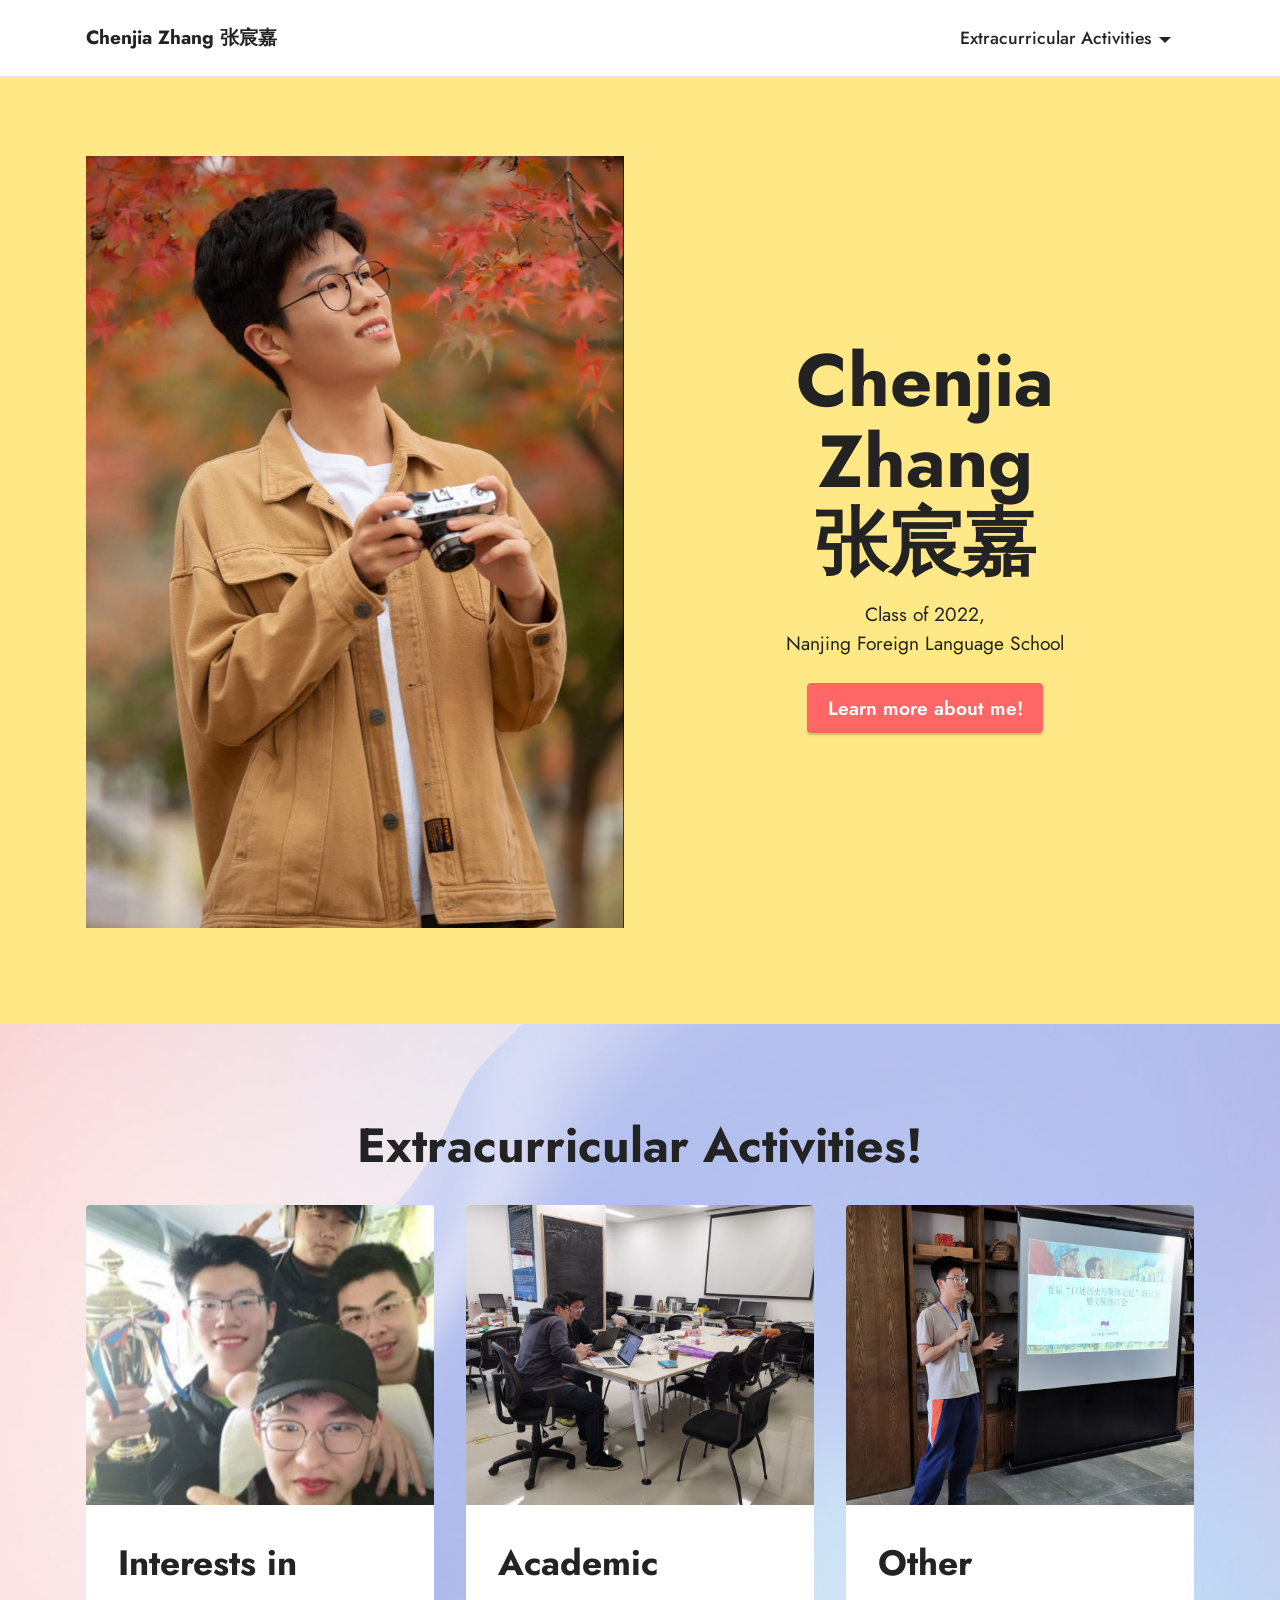
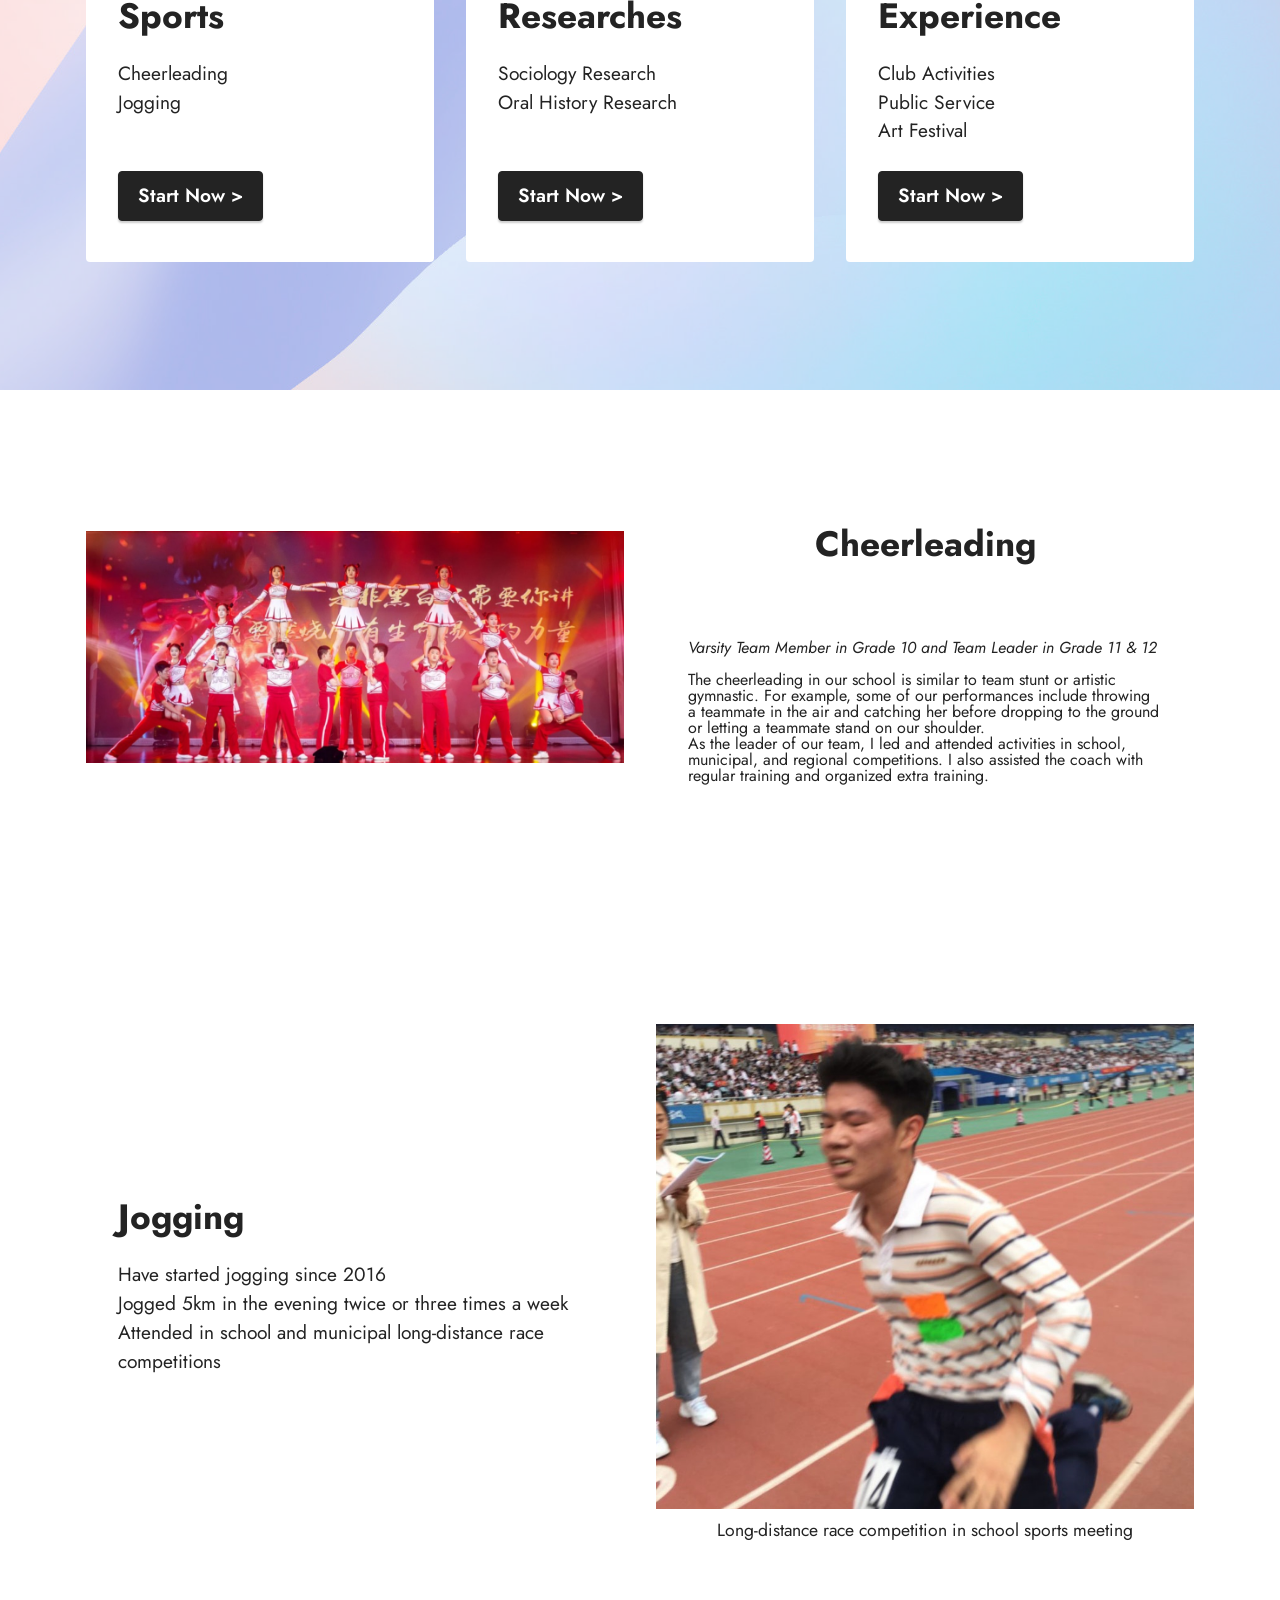
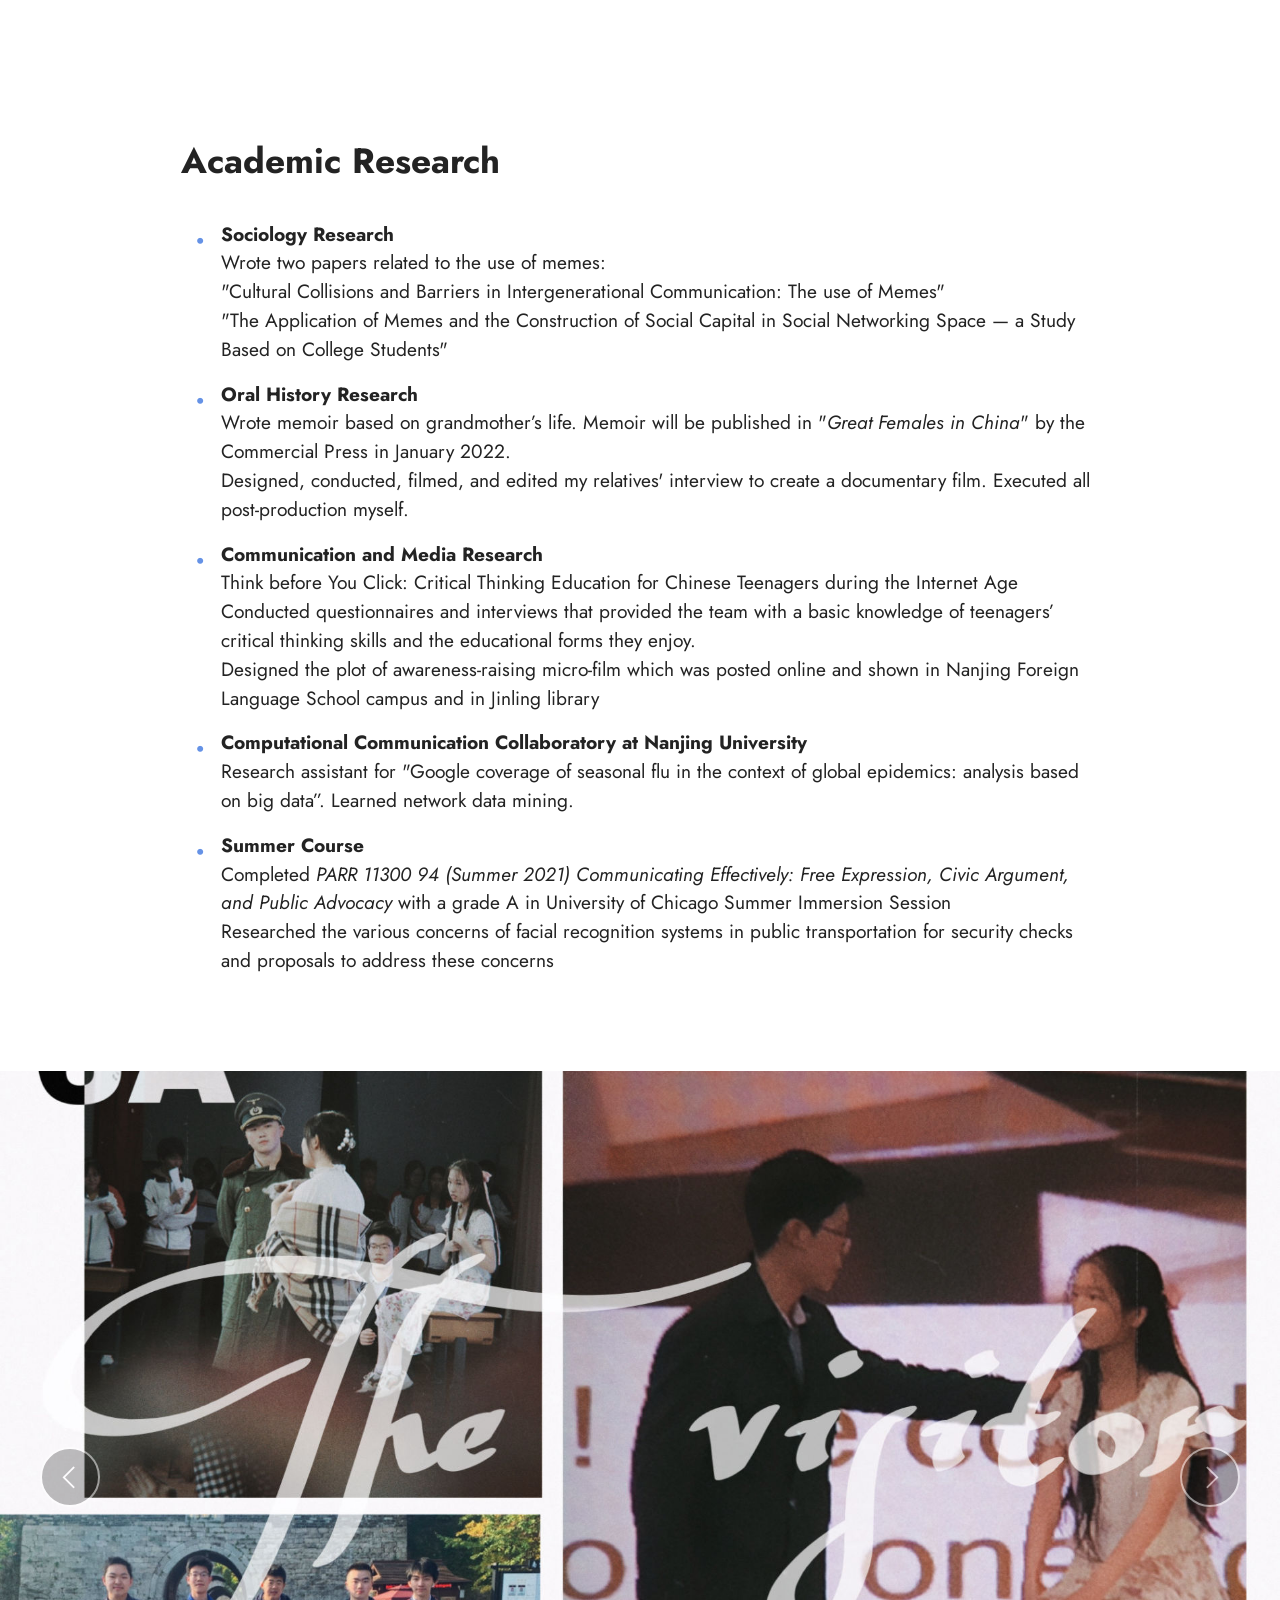
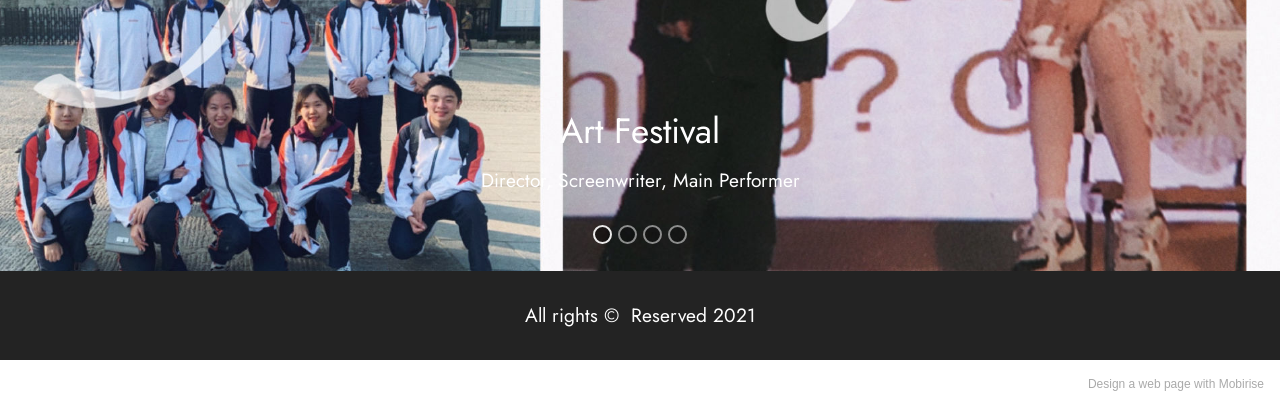
==== commit ace7ba62: "Add files via upload" ====
--- a/index.html
+++ b/index.html
@@ -189,7 +189,7 @@
                     <h3 class="mbr-section-title mbr-fonts-style mb-4 display-5"><strong>Academic Research</strong></h3>
                 <ul class="list mbr-fonts-style display-7">
                     <li><strong>Sociology Research</strong><br>Wrote two papers related to the use of memes: <br>"Cultural Collisions and Barriers in Intergenerational Communication: The use of Memes"<br>"The Application of Memes and the Construction of Social Capital in Social Networking Space — a Study Based on College Students"</li>
-                    <li><strong>Oral History Research</strong><br>Wrote memoir based on grandmother’s life. Memoir will be published in "<em>Great Female Soldiers in China: Oral Records of 30 Female Soldiers（飒爽英姿五尺枪----30位女兵口述实录）</em>" by the Commercial Press in 2022.&nbsp; &nbsp; &nbsp; &nbsp; &nbsp; &nbsp; <br>Designed, conducted, filmed, and edited my relatives' interview to create a documentary film. Executed all post-production myself.&nbsp;</li>
+                    <li><strong>Oral History Research</strong><br>Wrote memoir based on grandmother’s life. Memoir will be published in "<em>Great Females in China</em>" by the Commercial Press in January 2022.&nbsp; &nbsp; &nbsp; &nbsp; &nbsp; &nbsp; <br>Designed, conducted, filmed, and edited my relatives' interview to create a documentary film. Executed all post-production myself.&nbsp;</li>
                     <li><strong>Communication&nbsp;and Media Research</strong><br>Think before You Click: Critical Thinking Education for Chinese Teenagers during the Internet Age<br>Conducted questionnaires and interviews that provided the team with a basic knowledge of teenagers’ critical thinking skills and the educational forms they enjoy.
 <br>Designed the plot of awareness-raising micro-film which was posted online and shown in Nanjing Foreign Language School campus and in Jinling library&nbsp;</li>
                     <li><strong>Computational Communication Collaboratory at Nanjing University</strong><br>Research assistant for "Google coverage of seasonal flu in the context of global epidemics: analysis based on big data”. Learned network data mining.</li>
@@ -200,31 +200,13 @@
     </div>
 </section>
 
-<section class="video2 cid-sNAXU0MBds" id="video2-14">
-    
-    
-    <div class="container">
-        <div class="mbr-section-head">
-            <h4 class="mbr-section-title mbr-fonts-style mb-0 display-2"><strong>A Documentary Film about My family</strong></h4>
-            <h5 class="mbr-section-subtitle mbr-fonts-style mb-0 mt-2 display-7">Interviewer, Photographer, Film-maker&nbsp;</h5>
-        </div>
-        <div class="row justify-content-center mt-4">
-            <div class="col-12 col-md-10 video-block">
-                <div class="video-wrapper"><iframe class="mbr-embedded-video" src="https://drive.google.com/file/d/1L464XrvSEbd1i0HLpZRPCZgQAQXhWJRv/view?usp=sharing&amp;loop=0&amp;autoplay=0" width="1280" height="720" frameborder="0" allowfullscreen></iframe></div>
-                <p class="mbr-text pt-2 mbr-fonts-style display-4">
-                     A four-minute English-language clip of the documentary film</p>
-            </div>
-        </div>
-    </div>
-</section>
-
 <section class="slider1 cid-suyMcZ5f8q" id="slider1-10">
     
-    <div class="carousel slide" id="sNHEO6jBpU" data-ride="carousel" data-interval="5000">
+    <div class="carousel slide" id="sQiQaLHw19" data-ride="carousel" data-interval="5000">
         <ol class="carousel-indicators">
-            <li data-slide-to="0" class="active" data-target="#sNHEO6jBpU"></li>
-            <li data-slide-to="1" data-target="#sNHEO6jBpU"></li>
-            <li data-slide-to="2" data-target="#sNHEO6jBpU"></li><li data-slide-to="3" data-target="#sNHEO6jBpU"></li>
+            <li data-slide-to="0" class="active" data-target="#sQiQaLHw19"></li>
+            <li data-slide-to="1" data-target="#sQiQaLHw19"></li>
+            <li data-slide-to="2" data-target="#sQiQaLHw19"></li><li data-slide-to="3" data-target="#sQiQaLHw19"></li>
         </ol>
         <div class="carousel-inner">
             <div class="carousel-item slider-image item active">
@@ -269,11 +251,11 @@
             
             
         </div>
-        <a class="carousel-control carousel-control-prev" role="button" data-slide="prev" href="#sNHEO6jBpU">
+        <a class="carousel-control carousel-control-prev" role="button" data-slide="prev" href="#sQiQaLHw19">
             <span class="mobi-mbri mobi-mbri-arrow-prev" aria-hidden="true"></span>
             <span class="sr-only">Previous</span>
         </a>
-        <a class="carousel-control carousel-control-next" role="button" data-slide="next" href="#sNHEO6jBpU">
+        <a class="carousel-control carousel-control-next" role="button" data-slide="next" href="#sQiQaLHw19">
             <span class="mobi-mbri mobi-mbri-arrow-next" aria-hidden="true"></span>
             <span class="sr-only">Next</span>
         </a>
@@ -293,7 +275,7 @@
             </div>
         </div>
     </div>
-</section><section style="background-color: #fff; font-family: -apple-system, BlinkMacSystemFont, 'Segoe UI', 'Roboto', 'Helvetica Neue', Arial, sans-serif; color:#aaa; font-size:12px; padding: 0; align-items: center; display: flex;"><a href="https://mobirise.site/g" style="flex: 1 1; height: 3rem; padding-left: 1rem;"></a><p style="flex: 0 0 auto; margin:0; padding-right:1rem;"><a href="https://mobirise.site/i" style="color:#aaa;">Built with Mobirise</a> site software</p></section><script src="assets/web/assets/jquery/jquery.min.js"></script>  <script src="assets/popper/popper.min.js"></script>  <script src="assets/tether/tether.min.js"></script>  <script src="assets/bootstrap/js/bootstrap.min.js"></script>  <script src="assets/smoothscroll/smooth-scroll.js"></script>  <script src="assets/playervimeo/vimeo_player.js"></script>  <script src="assets/dropdown/js/nav-dropdown.js"></script>  <script src="assets/dropdown/js/navbar-dropdown.js"></script>  <script src="assets/touchswipe/jquery.touch-swipe.min.js"></script>  <script src="assets/theme/js/script.js"></script>  
+</section><section style="background-color: #fff; font-family: -apple-system, BlinkMacSystemFont, 'Segoe UI', 'Roboto', 'Helvetica Neue', Arial, sans-serif; color:#aaa; font-size:12px; padding: 0; align-items: center; display: flex;"><a href="https://mobirise.site/g" style="flex: 1 1; height: 3rem; padding-left: 1rem;"></a><p style="flex: 0 0 auto; margin:0; padding-right:1rem;">Design a web page with <a href="https://mobirise.site/z" style="color:#aaa;">Mobirise</a></p></section><script src="assets/web/assets/jquery/jquery.min.js"></script>  <script src="assets/popper/popper.min.js"></script>  <script src="assets/tether/tether.min.js"></script>  <script src="assets/bootstrap/js/bootstrap.min.js"></script>  <script src="assets/smoothscroll/smooth-scroll.js"></script>  <script src="assets/dropdown/js/nav-dropdown.js"></script>  <script src="assets/dropdown/js/navbar-dropdown.js"></script>  <script src="assets/touchswipe/jquery.touch-swipe.min.js"></script>  <script src="assets/theme/js/script.js"></script>  
   
   
 </body>
